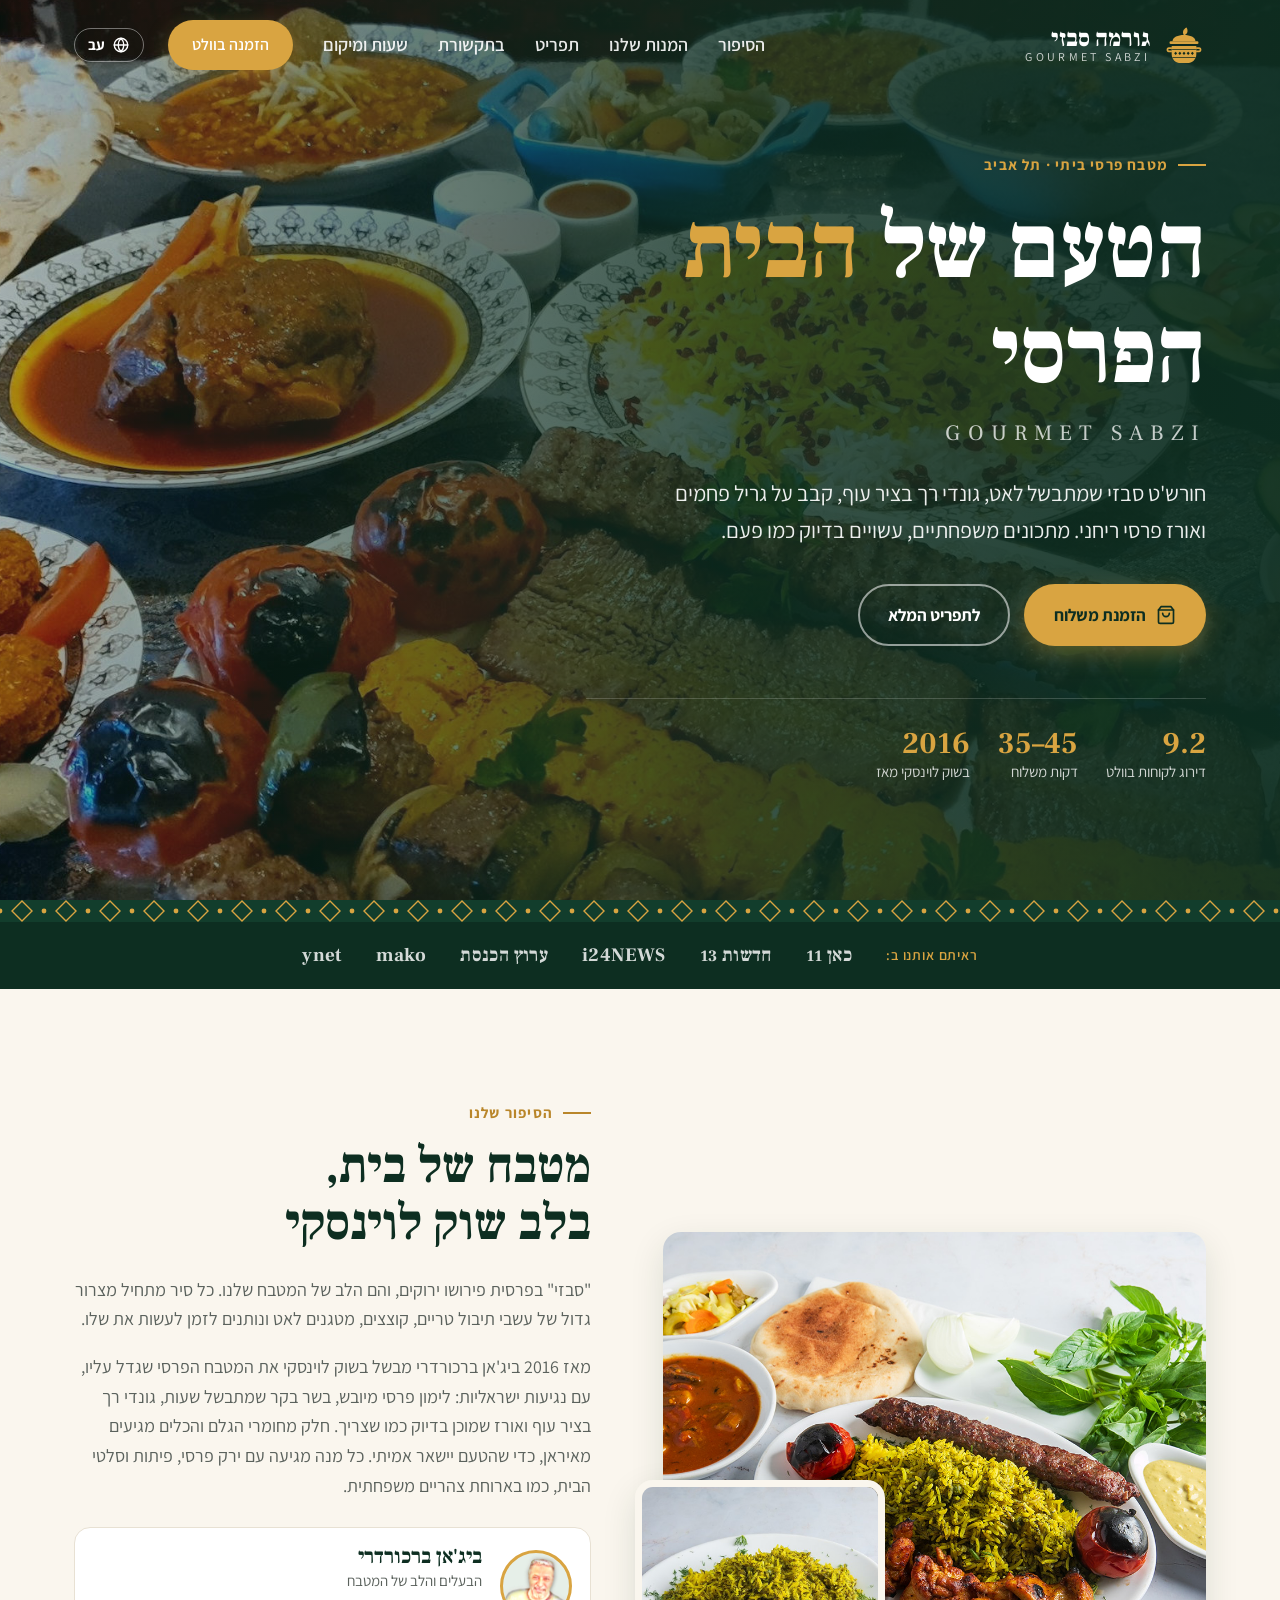
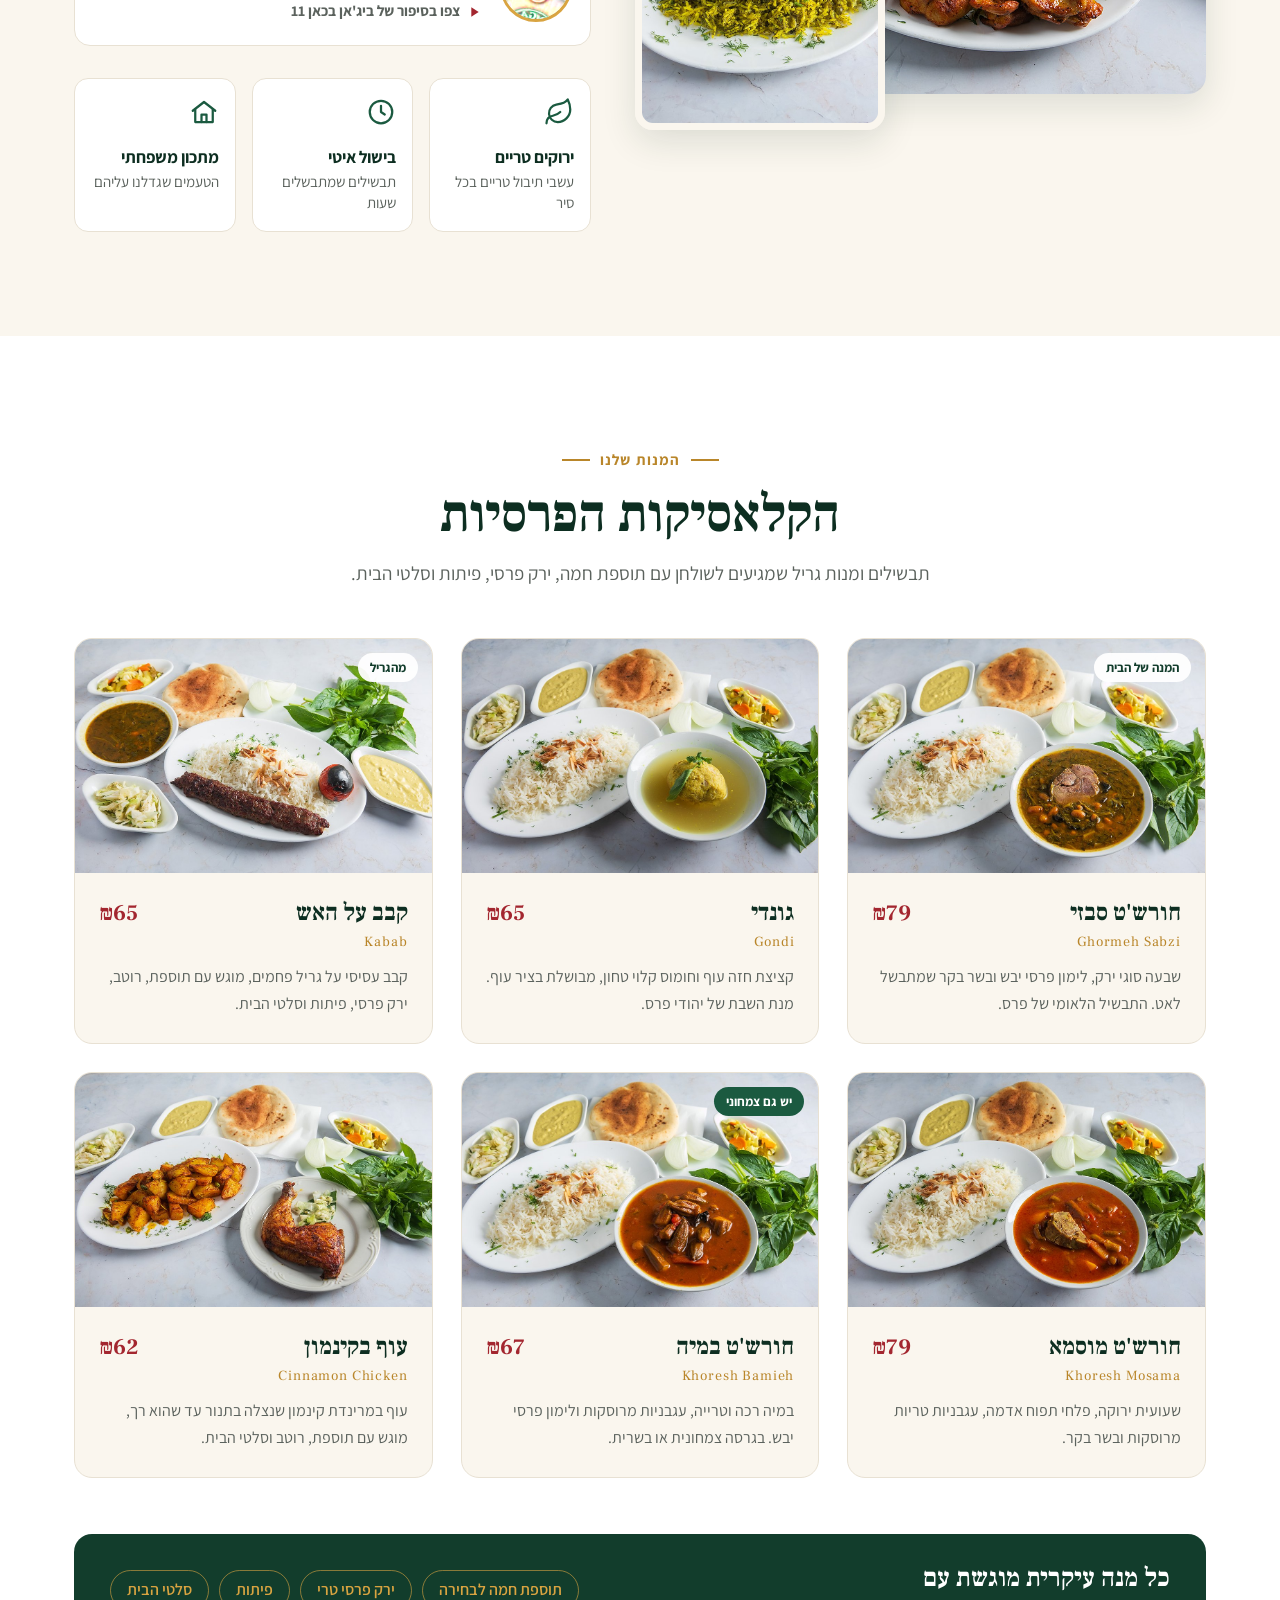
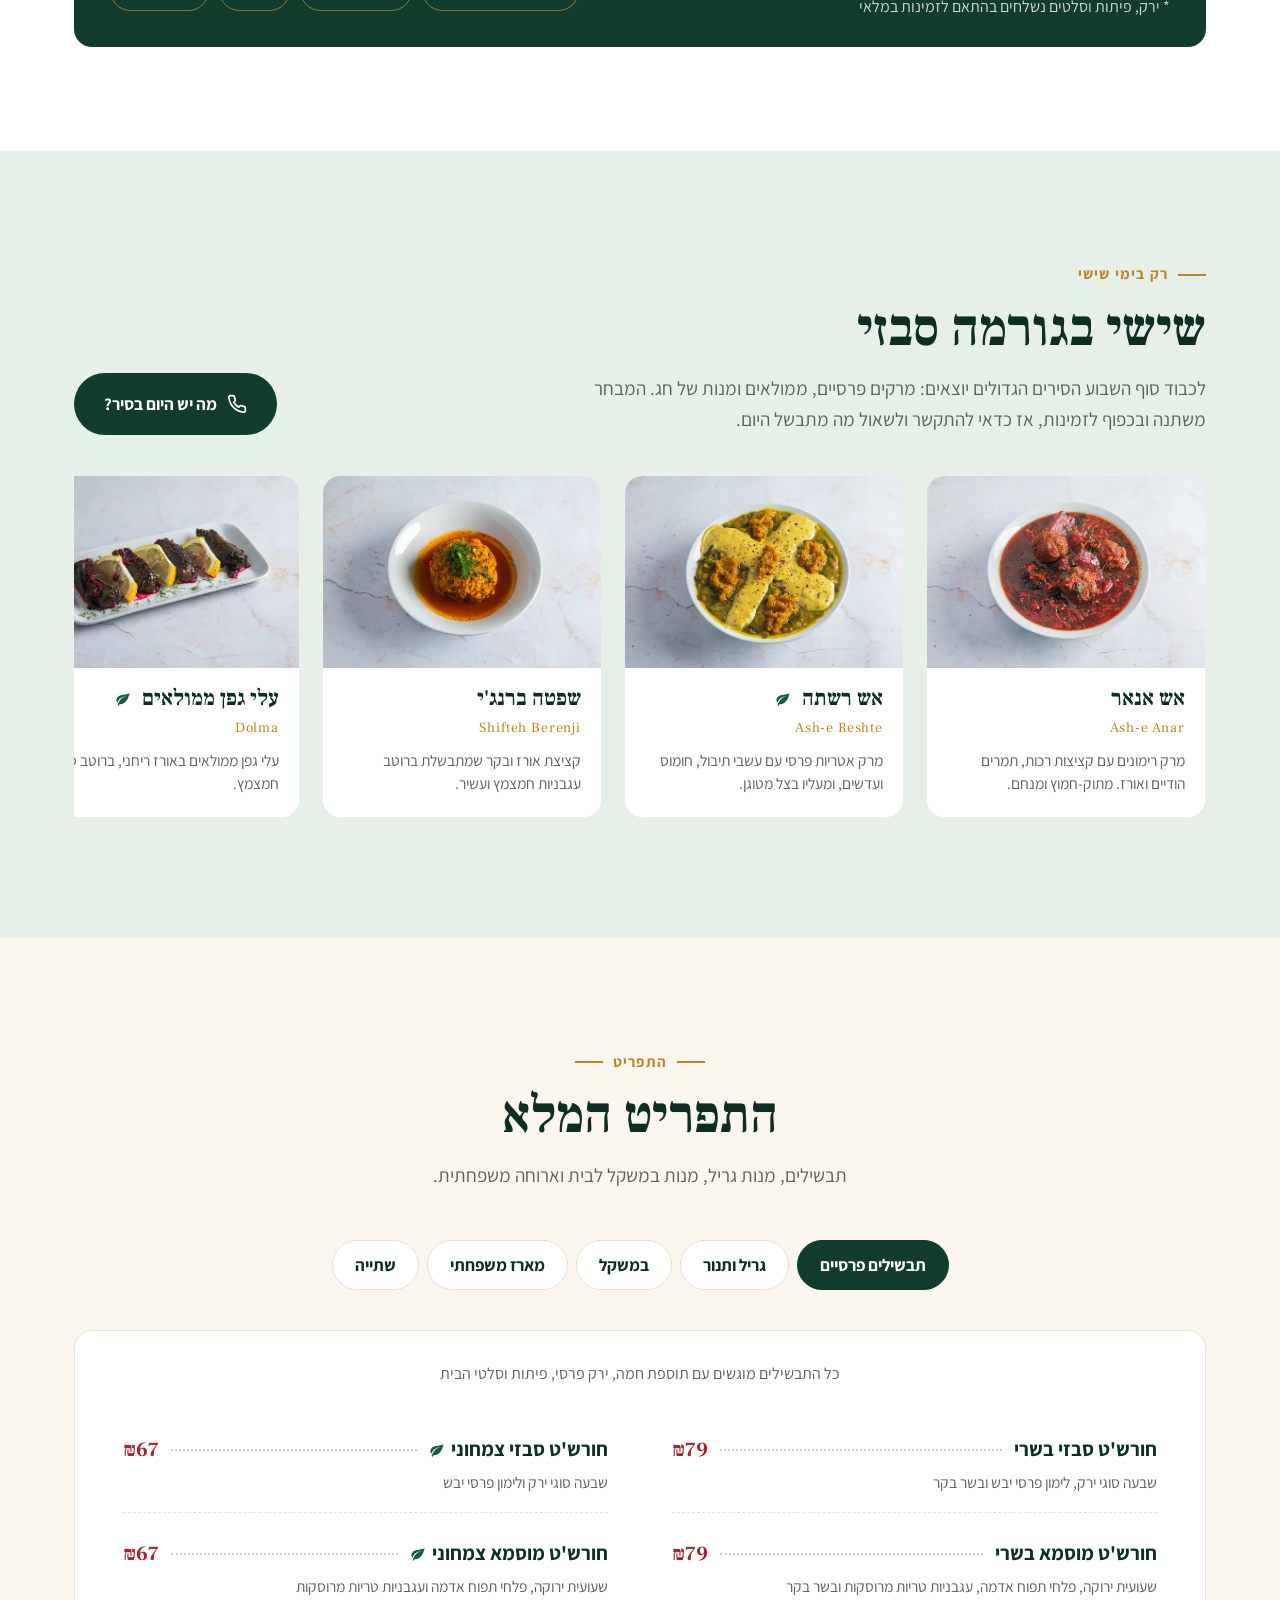
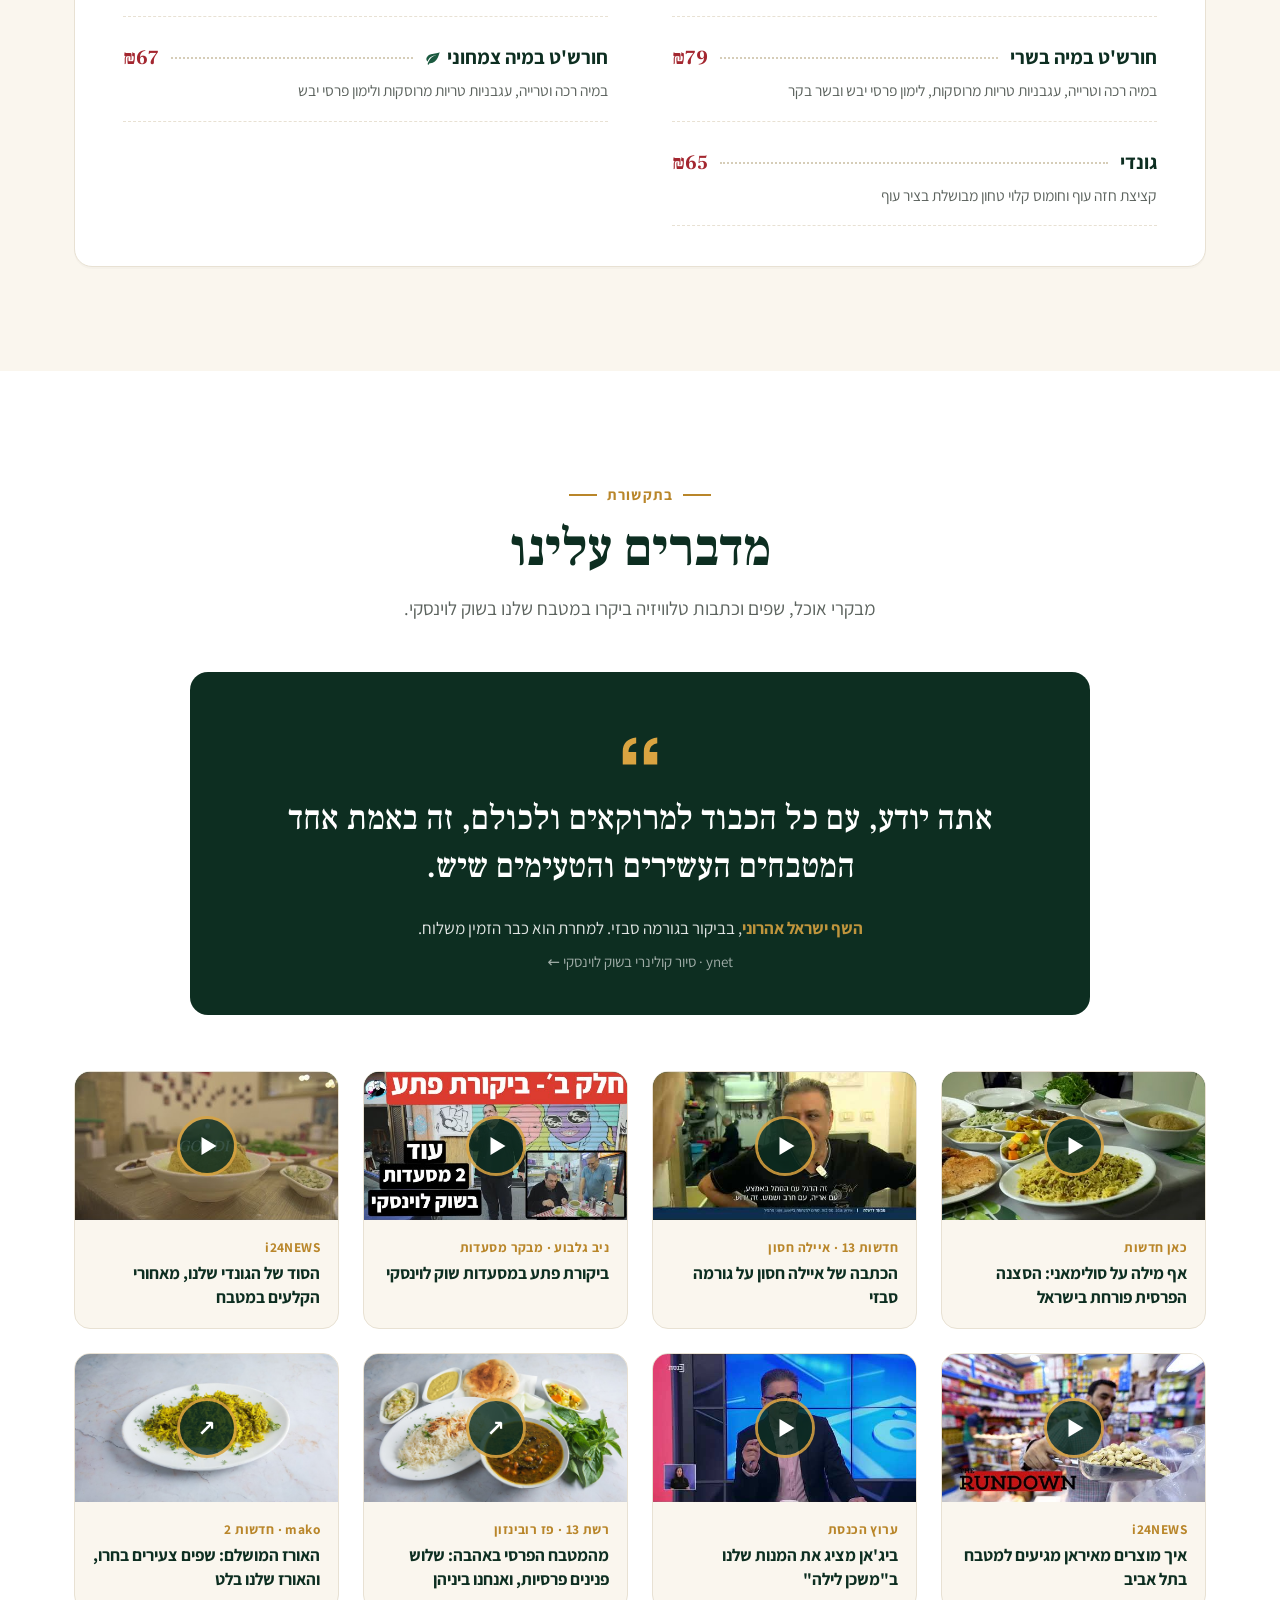
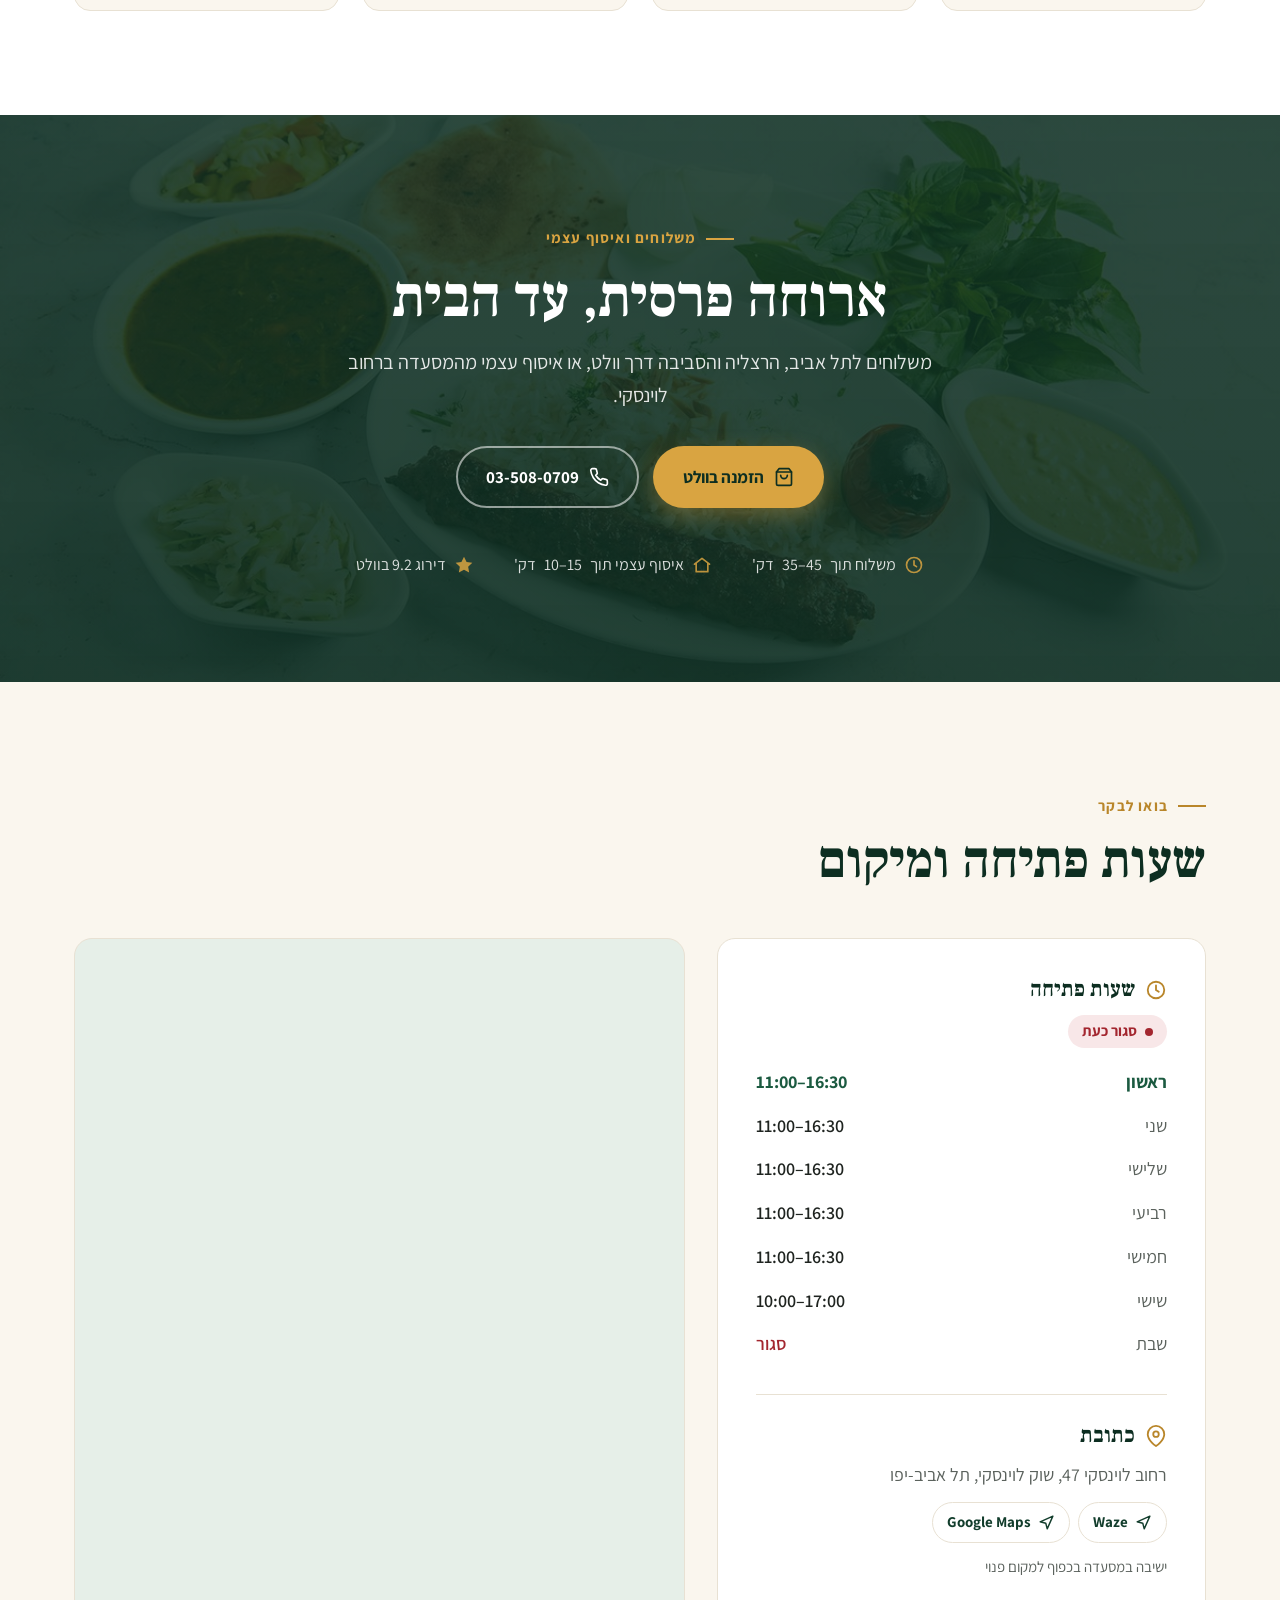
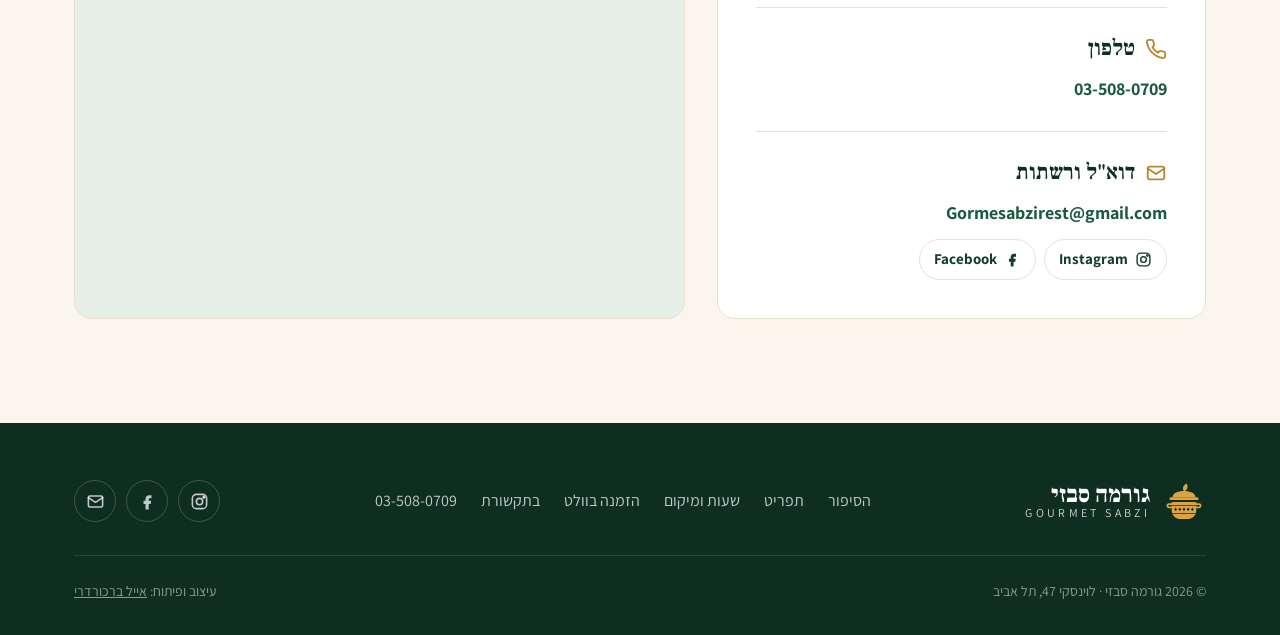
==== index.html @ 990919c9 "Gourmet Sabzi landing page Hebrew/English/Farsi landing page for the restaurant: menu, Friday specia" ====
<!doctype html>
<html lang="he" dir="rtl">
<head>
<meta charset="utf-8">
<meta name="viewport" content="width=device-width, initial-scale=1">
<script>
  // Switch direction for a saved or linked language before the first paint (i18n.js fills in the text)
  (function () {
    try {
      var l = new URLSearchParams(location.search).get('lang') || localStorage.getItem('gs-lang');
      if (l === 'en' || l === 'fa') {
        var r = document.documentElement;
        r.lang = l; r.dir = l === 'en' ? 'ltr' : 'rtl';
        r.classList.add('i18n-pending');
        setTimeout(function () { r.classList.remove('i18n-pending'); }, 2000);
      }
    } catch (e) {}
  })();
</script>
<title>גורמה סבזי | מסעדה פרסית בתל אביב</title>
<meta name="description" content="גורמה סבזי – מטבח פרסי ביתי ברחוב לוינסקי 47, תל אביב. חורש'ט סבזי, גונדי, קבב על גריל פחמים ועוד. משלוחים לתל אביב, הרצליה והסביבה.">
<meta property="og:title" content="גורמה סבזי | מסעדה פרסית בתל אביב">
<meta property="og:description" content="תבשילים פרסיים מסורתיים שמתבשלים לאט, כמו בבית. לוינסקי 47, תל אביב.">
<meta property="og:image" content="https://eyal1999.github.io/gourmet-sabzi/images/feast.jpg">
<meta property="og:url" content="https://eyal1999.github.io/gourmet-sabzi/">
<meta property="og:type" content="restaurant">
<link rel="icon" href="brand/favicon-32.png" sizes="32x32">
<link rel="icon" href="brand/favicon.svg" type="image/svg+xml">
<link rel="apple-touch-icon" href="brand/apple-touch-icon.png">
<meta name="theme-color" content="#0d2e21">
<link rel="preconnect" href="https://fonts.googleapis.com">
<link rel="preconnect" href="https://fonts.gstatic.com" crossorigin>
<link href="https://fonts.googleapis.com/css2?family=Frank+Ruhl+Libre:wght@500;700;900&family=Assistant:wght@400;600;700&family=Vazirmatn:wght@400;500;700;900&display=swap" rel="stylesheet">

<script type="application/ld+json">
{
  "@context": "https://schema.org",
  "@type": "Restaurant",
  "name": "Gourmet Sabzi – גורמה סבזי",
  "servesCuisine": "Persian",
  "telephone": "+972-3-508-0709",
  "url": "https://eyal1999.github.io/gourmet-sabzi/",
  "image": "https://eyal1999.github.io/gourmet-sabzi/images/feast.jpg",
  "logo": "https://eyal1999.github.io/gourmet-sabzi/brand/logo-mark-green.png",
  "priceRange": "₪₪",
  "email": "Gormesabzirest@gmail.com",
  "foundingDate": "2016",
  "founder": {"@type": "Person", "name": "Bijan Barhordary"},
  "sameAs": ["https://www.facebook.com/gormesabzirestaurant/", "https://www.instagram.com/gorme_sabzi_rest/"],
  "geo": {"@type": "GeoCoordinates", "latitude": 32.0597676, "longitude": 34.7723295},
  "address": {
    "@type": "PostalAddress",
    "streetAddress": "Levinski St 47",
    "addressLocality": "Tel Aviv-Yafo",
    "addressCountry": "IL"
  },
  "openingHoursSpecification": [
    {"@type": "OpeningHoursSpecification", "dayOfWeek": ["Sunday","Monday","Tuesday","Wednesday","Thursday"], "opens": "11:00", "closes": "16:30"},
    {"@type": "OpeningHoursSpecification", "dayOfWeek": "Friday", "opens": "10:00", "closes": "17:00"}
  ]
}
</script>

<style>
:root {
  --green-900: #0d2e21;
  --green-800: #123d2c;
  --green-700: #1b5a40;
  --green-100: #e6efe8;
  --saffron: #d9a441;
  --saffron-dark: #b9862a;
  --pomegranate: #a3262f;
  --cream: #faf6ee;
  --paper: #ffffff;
  --ink: #1f2420;
  --ink-soft: #5b625d;
  --line: #e8e1d3;
  --radius: 18px;
  --shadow: 0 12px 34px rgba(13, 46, 33, .12);
  --serif: "Frank Ruhl Libre", Georgia, serif;
  --sans: "Assistant", system-ui, -apple-system, "Segoe UI", Arial, sans-serif;
  --max: 1180px;
}

* { box-sizing: border-box; }
html { scroll-behavior: smooth; scroll-padding-top: 80px; }
body {
  margin: 0;
  font-family: var(--sans);
  font-size: 18px;
  line-height: 1.65;
  color: var(--ink);
  background: var(--cream);
  -webkit-font-smoothing: antialiased;
}
img { max-width: 100%; display: block; }
a { color: inherit; }
h1, h2, h3 { font-family: var(--serif); line-height: 1.15; margin: 0; }
.wrap { max-width: var(--max); margin: 0 auto; padding: 0 24px; }
.eyebrow {
  display: inline-flex; align-items: center; gap: 10px;
  font-weight: 700; font-size: 15px; letter-spacing: .08em;
  color: var(--saffron-dark); text-transform: uppercase;
}
.eyebrow::before { content: ""; width: 28px; height: 2px; background: currentColor; }
.section { padding: 104px 0; }
.section-head { max-width: 640px; margin-bottom: 48px; }
.section-head h2 { font-size: clamp(34px, 4.5vw, 52px); margin: 12px 0 14px; color: var(--green-900); }
.section-head p { color: var(--ink-soft); margin: 0; font-size: 19px; }
.center { text-align: center; margin-inline: auto; }
.center .eyebrow::after { content: ""; width: 28px; height: 2px; background: currentColor; }

/* Buttons */
.btn {
  display: inline-flex; align-items: center; justify-content: center; gap: 10px;
  padding: 15px 28px; border-radius: 999px; font-weight: 700; font-size: 17px;
  text-decoration: none; border: 2px solid transparent; cursor: pointer;
  transition: transform .2s, background .2s, color .2s, box-shadow .2s;
  white-space: nowrap;
}
.btn:hover { transform: translateY(-2px); }
.btn svg { width: 20px; height: 20px; flex: none; }
.btn-gold { background: var(--saffron); color: var(--green-900); box-shadow: 0 8px 22px rgba(217,164,65,.35); }
.btn-gold:hover { background: #e4b250; }
.btn-ghost { border-color: rgba(255,255,255,.55); color: #fff; }
.btn-ghost:hover { background: rgba(255,255,255,.12); }
.btn-green { background: var(--green-800); color: #fff; }
.btn-green:hover { background: var(--green-700); }

/* Header */
.header {
  position: fixed; inset: 0 0 auto 0; z-index: 50;
  transition: background .3s, box-shadow .3s, padding .3s;
  padding: 20px 0;
}
.header.scrolled { background: rgba(13,46,33,.96); backdrop-filter: blur(8px); box-shadow: 0 4px 20px rgba(0,0,0,.15); padding: 12px 0; }
.header .wrap { display: flex; align-items: center; justify-content: space-between; gap: 24px; }
.logo { display: flex; align-items: center; gap: 12px; text-decoration: none; color: #fff; }
.logo-mark { width: 44px; height: 44px; flex: none; }
.logo-text { display: flex; flex-direction: column; line-height: 1.05; }
.logo-text b { font-family: "Frank Ruhl Libre", Georgia, serif; font-size: 24px; font-weight: 900; }
.logo-text small { font-family: "Assistant", system-ui, sans-serif; font-size: 12px; letter-spacing: .28em; opacity: .8; }
.nav { display: flex; align-items: center; gap: 30px; margin-inline-start: auto; }
.nav a { color: #fff; text-decoration: none; font-weight: 600; opacity: .9; }
.nav a:hover { opacity: 1; color: var(--saffron); }
.nav .btn { padding: 10px 22px; font-size: 16px; opacity: 1; }
.nav .btn:hover { color: var(--green-900); }
.menu-toggle { display: none; background: none; border: 0; color: #fff; padding: 6px; cursor: pointer; }
.menu-toggle svg { width: 30px; height: 30px; }

/* Hero */
.hero {
  position: relative; min-height: 100vh; min-height: 100svh;
  display: flex; align-items: center; color: #fff; overflow: hidden;
  background: var(--green-900);
}
.hero-bg { position: absolute; inset: 0; background: url("images/feast.jpg") center/cover no-repeat; transform: scale(1.04); }
.hero::before {
  content: ""; position: absolute; inset: 0; z-index: 1;
  background: linear-gradient(270deg, rgba(13,46,33,.94) 0%, rgba(13,46,33,.82) 42%, rgba(13,46,33,.35) 100%);
}
.hero .wrap { position: relative; z-index: 2; width: 100%; padding-top: 110px; padding-bottom: 80px; }
.hero-content { max-width: 620px; }
.hero .eyebrow { color: var(--saffron); }
.hero h1 { font-size: clamp(46px, 7.4vw, 92px); font-weight: 900; margin: 18px 0 8px; }
.hero h1 span { color: var(--saffron); }
.hero .latin { font-family: "Frank Ruhl Libre", Georgia, serif; font-size: clamp(18px, 2vw, 22px); letter-spacing: .32em; opacity: .75; margin-bottom: 24px; }
.hero p.lead { font-size: clamp(19px, 2vw, 22px); opacity: .92; margin: 0 0 36px; max-width: 540px; }
.hero-actions { display: flex; flex-wrap: wrap; gap: 14px; }
.hero-meta { display: flex; flex-wrap: wrap; gap: 28px; margin-top: 52px; padding-top: 28px; border-top: 1px solid rgba(255,255,255,.18); }
.hero-meta div { display: flex; flex-direction: column; }
.hero-meta b { font-family: var(--serif); font-size: 30px; color: var(--saffron); line-height: 1.1; }
.hero-meta span { font-size: 15px; opacity: .8; }

/* Pattern band */
.pattern {
  height: 22px;
  background-color: var(--green-800);
  background-image: url("data:image/svg+xml,%3Csvg xmlns='http://www.w3.org/2000/svg' width='44' height='22' viewBox='0 0 44 22'%3E%3Cpath d='M22 1l10 10-10 10-10-10zM0 11l-0 0M44 11' fill='none' stroke='%23d9a441' stroke-width='1.4'/%3E%3Ccircle cx='0' cy='11' r='2.4' fill='%23d9a441'/%3E%3Ccircle cx='44' cy='11' r='2.4' fill='%23d9a441'/%3E%3C/svg%3E");
}

/* About */
.about-grid { display: grid; grid-template-columns: 1.05fr 1fr; gap: 72px; align-items: center; }
.about-media { position: relative; }
.about-media img { border-radius: var(--radius); box-shadow: var(--shadow); aspect-ratio: 4/3.4; object-fit: cover; width: 100%; }
.about-media .float {
  position: absolute; width: 46%; bottom: -36px; inset-inline-end: -28px; border: 7px solid var(--cream);
  border-radius: var(--radius); aspect-ratio: 1; object-fit: cover; box-shadow: var(--shadow);
}
.about-text h2 { font-size: clamp(34px, 4.5vw, 50px); color: var(--green-900); margin: 12px 0 22px; }
.about-text p { color: var(--ink-soft); margin: 0 0 18px; }
.pillars { display: grid; grid-template-columns: repeat(3, 1fr); gap: 16px; margin-top: 32px; }
.pillar { background: var(--paper); border: 1px solid var(--line); border-radius: 14px; padding: 18px 16px; }
.pillar svg { width: 30px; height: 30px; color: var(--green-700); margin-bottom: 8px; }
.pillar b { display: block; font-size: 17px; color: var(--green-900); }
.pillar span { font-size: 15px; color: var(--ink-soft); line-height: 1.4; display: block; }

/* Signature dishes */
.signature { background: var(--paper); }
.dish-grid { display: grid; grid-template-columns: repeat(3, 1fr); gap: 28px; }
.dish {
  background: var(--cream); border-radius: var(--radius); overflow: hidden;
  border: 1px solid var(--line); display: flex; flex-direction: column;
  transition: transform .25s, box-shadow .25s;
}
.dish:hover { transform: translateY(-6px); box-shadow: var(--shadow); }
.dish-img { aspect-ratio: 16/10.5; overflow: hidden; position: relative; }
.dish-img img { width: 100%; height: 100%; object-fit: cover; transition: transform .5s; }
.dish:hover .dish-img img { transform: scale(1.06); }
.tag {
  position: absolute; top: 14px; inset-inline-start: 14px; background: rgba(255,255,255,.94); color: var(--green-800);
  font-size: 13px; font-weight: 700; padding: 4px 12px; border-radius: 999px;
}
.tag.veg { background: var(--green-700); color: #fff; }
.dish-body { padding: 22px 24px 26px; display: flex; flex-direction: column; flex: 1; }
.dish-body .row { display: flex; justify-content: space-between; align-items: baseline; gap: 12px; }
.dish-body h3 { font-size: 24px; color: var(--green-900); }
.dish-body .fa { font-family: "Frank Ruhl Libre", "Vazirmatn", Georgia, serif; font-size: 14px; color: var(--saffron-dark); letter-spacing: .06em; }
.price { font-family: var(--serif); font-weight: 700; font-size: 22px; color: var(--pomegranate); white-space: nowrap; }
.dish-body p { color: var(--ink-soft); font-size: 16px; margin: 10px 0 0; }

/* Served with strip */
.served {
  margin-top: 56px; background: var(--green-800); color: #fff; border-radius: var(--radius);
  padding: 30px 36px; display: flex; align-items: center; justify-content: space-between; gap: 28px; flex-wrap: wrap;
}
.served h3 { font-size: 26px; }
.served h3 small { display: block; font-family: var(--sans); font-size: 16px; font-weight: 400; opacity: .8; margin-top: 4px; }
.served ul { list-style: none; display: flex; flex-wrap: wrap; gap: 10px; margin: 0; padding: 0; }
.served li { border: 1px solid rgba(217,164,65,.6); color: var(--saffron); padding: 6px 16px; border-radius: 999px; font-weight: 600; font-size: 16px; }

/* Menu */
.menu-tabs { display: flex; gap: 8px; flex-wrap: wrap; justify-content: center; margin-bottom: 40px; }
.menu-tab {
  font: inherit; font-weight: 700; font-size: 17px; padding: 10px 22px; border-radius: 999px;
  border: 1.5px solid var(--line); background: var(--paper); color: var(--green-900); cursor: pointer; transition: all .2s;
}
.menu-tab:hover { border-color: var(--green-700); }
.menu-tab[aria-selected="true"] { background: var(--green-800); border-color: var(--green-800); color: #fff; }
.menu-panel { display: none; background: var(--paper); border: 1px solid var(--line); border-radius: var(--radius); padding: 40px 48px; box-shadow: 0 2px 0 rgba(0,0,0,.02); }
.menu-panel.active { display: block; animation: fade .35s ease; }
@keyframes fade { from { opacity: 0; transform: translateY(8px); } to { opacity: 1; transform: none; } }
.menu-note { text-align: center; color: var(--ink-soft); font-size: 16px; margin: -10px 0 28px; }
.menu-list { display: grid; grid-template-columns: 1fr 1fr; gap: 6px 64px; }
.menu-item { padding: 18px 0; border-bottom: 1px dashed var(--line); }
.menu-item .top { display: flex; align-items: baseline; gap: 12px; }
.menu-item h4 { margin: 0; font-size: 20px; font-weight: 700; color: var(--green-900); }
.menu-item .dots { flex: 1; border-bottom: 2px dotted #d6cdb8; transform: translateY(-5px); min-width: 20px; }
.menu-item .price { font-size: 20px; }
.menu-item p { margin: 4px 0 0; color: var(--ink-soft); font-size: 15.5px; line-height: 1.5; }
.leaf { display: inline-block; width: 16px; height: 16px; vertical-align: -2px; margin-inline-start: 6px; color: var(--green-700); }
.family {
  display: grid; grid-template-columns: 1fr 1.1fr; gap: 0; border-radius: var(--radius); overflow: hidden;
  background: var(--green-900); color: #fff;
}
.family img { width: 100%; height: 100%; object-fit: cover; min-height: 280px; }
.family-body { padding: 44px; display: flex; flex-direction: column; justify-content: center; }
.family-body h3 { font-size: 34px; margin: 10px 0 12px; }
.family-body p { opacity: .85; margin: 0 0 22px; }
.family-body .price { color: var(--saffron); font-size: 40px; margin-bottom: 22px; }
.family-body .btn { align-self: flex-start; }

/* Order CTA */
.cta {
  position: relative; color: #fff; text-align: center; overflow: hidden;
  background: linear-gradient(rgba(13,46,33,.86), rgba(13,46,33,.9)), url("images/kabab.jpg") center/cover;
}
.cta h2 { font-size: clamp(36px, 5vw, 58px); margin: 14px 0; }
.cta p { font-size: 20px; opacity: .88; max-width: 600px; margin: 0 auto 34px; }
.cta .eyebrow { color: var(--saffron); }
.cta-actions { display: flex; flex-wrap: wrap; gap: 14px; justify-content: center; }
.delivery-facts { display: flex; justify-content: center; flex-wrap: wrap; gap: 14px 40px; margin-top: 44px; font-size: 16px; opacity: .85; }
.delivery-facts span { display: inline-flex; align-items: center; gap: 8px; }
.delivery-facts svg { width: 20px; height: 20px; color: var(--saffron); }

/* Visit */
.visit-grid { display: grid; grid-template-columns: 1fr 1.25fr; gap: 32px; align-items: stretch; }
.info-card { background: var(--paper); border: 1px solid var(--line); border-radius: var(--radius); padding: 38px; }
.info-block + .info-block { margin-top: 28px; padding-top: 28px; border-top: 1px solid var(--line); }
.info-block h3 { font-size: 22px; color: var(--green-900); display: flex; align-items: center; gap: 10px; margin-bottom: 12px; }
.info-block h3 svg { width: 22px; height: 22px; color: var(--saffron-dark); }
.info-block p { margin: 0; color: var(--ink-soft); }
.info-block a { color: var(--green-700); font-weight: 700; text-decoration: none; }
.info-block a:hover { text-decoration: underline; }
.hours { width: 100%; border-collapse: collapse; }
.hours td { padding: 7px 0; color: var(--ink-soft); }
.hours td:last-child { text-align: end; font-weight: 600; color: var(--ink); }
.hours tr.today td { color: var(--green-700); font-weight: 700; }
.hours tr.closed td:last-child { color: var(--pomegranate); }
.status { display: inline-flex; align-items: center; gap: 8px; font-size: 15px; font-weight: 700; padding: 4px 14px; border-radius: 999px; margin-bottom: 12px; }
.status::before { content: ""; width: 8px; height: 8px; border-radius: 50%; background: currentColor; }
.status.open { background: var(--green-100); color: var(--green-700); }
.status.shut { background: #f8e7e8; color: var(--pomegranate); }
.map { border-radius: var(--radius); overflow: hidden; border: 1px solid var(--line); min-height: 420px; background: var(--green-100); }
.map iframe { width: 100%; height: 100%; min-height: 420px; border: 0; display: block; }

/* Footer */
.footer { background: var(--green-900); color: rgba(255,255,255,.75); padding: 56px 0 32px; font-size: 16px; }
.footer .top { display: flex; justify-content: space-between; align-items: center; gap: 28px; flex-wrap: wrap; padding-bottom: 32px; border-bottom: 1px solid rgba(255,255,255,.12); }
.footer nav { display: flex; gap: 24px; flex-wrap: wrap; }
.footer nav a { text-decoration: none; }
.footer nav a:hover { color: var(--saffron); }
.footer .bottom { padding-top: 24px; display: flex; justify-content: space-between; flex-wrap: wrap; gap: 12px; font-size: 14px; opacity: .7; }

/* As seen on */
.seen-on { display: block; background: var(--green-900); color: rgba(255,255,255,.82); text-decoration: none; padding: 18px 0; }
.seen-on .wrap { display: flex; align-items: center; justify-content: center; flex-wrap: wrap; gap: 10px 34px; }
.seen-on span { font-family: var(--serif); font-weight: 700; font-size: 19px; letter-spacing: .02em; transition: color .2s; }
.seen-on .seen-label { font-family: var(--sans); font-size: 14px; font-weight: 600; color: var(--saffron); letter-spacing: .06em; }
.seen-on:hover span:not(.seen-label) { color: #fff; }

/* Owner */
.owner { display: flex; align-items: center; gap: 18px; margin-top: 26px; padding: 16px 18px; background: var(--paper); border: 1px solid var(--line); border-radius: 16px; }
.owner img { width: 72px; height: 72px; border-radius: 50%; object-fit: cover; object-position: center 20%; border: 3px solid var(--saffron); flex: none; background: var(--green-100); }
.owner b { display: block; font-family: var(--serif); font-size: 21px; color: var(--green-900); line-height: 1.2; }
.owner span { display: block; font-size: 15px; color: var(--ink-soft); }
.owner-link { margin-top: 6px; display: inline-flex; align-items: center; gap: 6px; background: none; border: 0; padding: 0; font: inherit; font-size: 15.5px; font-weight: 700; color: var(--pomegranate); cursor: pointer; }
.owner-link svg { width: 16px; height: 16px; }
.owner-link:hover { text-decoration: underline; }

/* Friday */
.friday { background: var(--green-100); overflow: hidden; }
.friday-head { display: flex; align-items: flex-end; justify-content: space-between; gap: 24px; flex-wrap: wrap; margin-bottom: 40px; }
.friday-head .section-head { margin-bottom: 0; }
.friday-track {
  display: grid; grid-auto-flow: column; grid-auto-columns: minmax(280px, 1fr); gap: 22px;
  overflow-x: auto; scroll-snap-type: x mandatory; padding-bottom: 16px; scrollbar-width: thin; scrollbar-color: var(--green-700) transparent;
}
.friday-track:focus-visible { outline: 2px solid var(--green-700); outline-offset: 6px; border-radius: 8px; }
.fcard { scroll-snap-align: start; background: var(--paper); border-radius: var(--radius); overflow: hidden; border: 1px solid rgba(13,46,33,.08); min-width: 280px; }
.fcard img { width: 100%; aspect-ratio: 16/11; object-fit: cover; }
.fcard > div { padding: 18px 20px 22px; }
.fcard h3 { font-size: 22px; color: var(--green-900); }
.fcard .fa { font-family: "Frank Ruhl Libre", "Vazirmatn", Georgia, serif; font-size: 14px; color: var(--saffron-dark); letter-spacing: .06em; }
.fcard p { margin: 8px 0 0; font-size: 15.5px; color: var(--ink-soft); line-height: 1.5; }

/* Press */
.press { background: var(--paper); }
.pull-quote {
  position: relative; margin: 0 auto 56px; max-width: 900px; text-align: center;
  background: var(--green-900); color: #fff; border-radius: var(--radius); padding: 56px 48px 40px;
}
.pull-quote .qmark { width: 46px; height: 46px; color: var(--saffron); margin: 0 auto 12px; }
.pull-quote blockquote { margin: 0; font-family: var(--serif); font-size: clamp(24px, 3vw, 34px); line-height: 1.4; font-weight: 500; }
.pull-quote figcaption { margin-top: 24px; font-size: 17px; opacity: .88; }
.pull-quote figcaption b { color: var(--saffron); }
.pull-quote figcaption a { display: block; margin-top: 8px; color: rgba(255,255,255,.7); font-size: 15px; text-decoration: none; }
.pull-quote figcaption a:hover { color: #fff; text-decoration: underline; }
.press-grid { display: grid; grid-template-columns: repeat(4, 1fr); gap: 24px; }
.pcard {
  font: inherit; text-align: start; color: inherit; text-decoration: none; cursor: pointer;
  background: var(--cream); border: 1px solid var(--line); border-radius: 16px; padding: 0 0 18px; overflow: hidden;
  display: flex; flex-direction: column; transition: transform .25s, box-shadow .25s;
}
.pcard:hover, .pcard:focus-visible { transform: translateY(-4px); box-shadow: var(--shadow); }
.pcard .thumb { position: relative; display: block; aspect-ratio: 16/9; overflow: hidden; background: var(--green-800); }
.pcard .thumb img { width: 100%; height: 100%; object-fit: cover; transition: transform .4s; }
.pcard:hover .thumb img { transform: scale(1.05); }
.pcard .play {
  position: absolute; inset: 50% auto auto 50%; width: 54px; height: 54px; transform: translate(-50%, -50%); border-radius: 50%;
  background: rgba(13,46,33,.82); box-shadow: 0 0 0 3px rgba(217,164,65,.85);
}
.pcard .play::after { content: ""; position: absolute; inset: 50% auto auto 54%; transform: translate(-50%, -50%); border-style: solid; border-width: 9px 0 9px 15px; border-color: transparent transparent transparent #fff; }
a.pcard .play::after { content: "↗"; border: 0; color: #fff; font-size: 22px; font-weight: 700; inset: 50% auto auto 50%; line-height: 1; }
.pcard .outlet { display: block; padding: 16px 18px 4px; font-size: 13.5px; font-weight: 700; color: var(--saffron-dark); letter-spacing: .03em; }
.pcard .ptitle { display: block; padding: 0 18px; font-weight: 700; font-size: 17px; line-height: 1.4; color: var(--green-900); }

/* Video modal */
.video-modal { position: fixed; inset: 0; z-index: 100; background: rgba(5,18,12,.86); display: flex; align-items: center; justify-content: center; padding: 20px; }
.video-modal[hidden] { display: none; }
.video-box { width: min(980px, 100%); background: #000; border-radius: 14px; overflow: hidden; box-shadow: 0 30px 80px rgba(0,0,0,.5); }
.video-bar { display: flex; align-items: center; justify-content: space-between; gap: 16px; padding: 10px; padding-inline-start: 14px; background: var(--green-900); color: #fff; font-weight: 600; font-size: 16px; }
.video-close { background: none; border: 0; color: #fff; font-size: 32px; line-height: 1; cursor: pointer; padding: 0 8px; }
.video-frame { aspect-ratio: 16/9; }
.video-frame iframe { width: 100%; height: 100%; border: 0; display: block; }

/* Contact chips */
.nav-links { display: flex; flex-wrap: wrap; gap: 8px; margin-top: 12px; }
.info-block .chip, .chip {
  display: inline-flex; align-items: center; gap: 7px; padding: 7px 14px; border-radius: 999px;
  border: 1.5px solid var(--line); font-size: 15px; font-weight: 700; color: var(--green-800); text-decoration: none; transition: all .2s;
}
.chip svg { width: 17px; height: 17px; }
.info-block .chip:hover { border-color: var(--green-700); background: var(--green-100); text-decoration: none; }
.info-block p.small { font-size: 15px; margin-top: 12px; }
.footer .social { display: flex; gap: 10px; }
.footer .social a { width: 42px; height: 42px; border-radius: 50%; border: 1px solid rgba(255,255,255,.2); display: grid; place-items: center; transition: all .2s; }
.footer .social a:hover { border-color: var(--saffron); color: var(--saffron); }
.footer .social svg { width: 19px; height: 19px; }
.footer .bottom a { color: inherit; }

/* Language switcher */
.lang { position: relative; flex: none; }
.lang-btn {
  display: inline-flex; align-items: center; gap: 7px; padding: 7px 13px; border-radius: 999px;
  border: 1.5px solid rgba(255,255,255,.4); background: transparent; color: #fff;
  font: inherit; font-size: 15px; font-weight: 700; line-height: 1; cursor: pointer; transition: border-color .2s, color .2s;
}
.lang-btn:hover, .lang-btn[aria-expanded="true"] { border-color: var(--saffron); color: var(--saffron); }
.lang-btn svg { width: 18px; height: 18px; flex: none; }
.lang-menu {
  position: absolute; top: calc(100% + 10px); inset-inline-end: 0; z-index: 60; margin: 0; padding: 6px; list-style: none;
  min-width: 170px; background: var(--paper); border-radius: 14px; box-shadow: 0 18px 44px rgba(0,0,0,.28);
}
.lang-menu[hidden] { display: none; }
.lang-menu button {
  width: 100%; display: flex; align-items: center; justify-content: space-between; gap: 14px;
  padding: 10px 12px; border: 0; border-radius: 10px; background: none; cursor: pointer;
  font: inherit; font-size: 16px; font-weight: 600; line-height: 1.3; color: var(--green-900); text-align: start;
}
.lang-menu button:hover, .lang-menu button:focus-visible { background: var(--green-100); outline: none; }
.lang-menu button[aria-checked="true"] { color: var(--green-700); }
.lang-menu button[aria-checked="true"]::after { content: "✓"; color: var(--saffron-dark); font-weight: 700; }
.lang-menu [lang="he"] { font-family: "Assistant", system-ui, sans-serif; }
.lang-menu [lang="fa"] { font-family: "Vazirmatn", Tahoma, sans-serif; }

/* English and Farsi */
.i18n-pending body { visibility: hidden; }
html[lang="en"] .hero h1 { font-size: clamp(42px, 6.4vw, 80px); }
html[lang="en"] .dish-body .fa, html[lang="en"] .fcard .fa { letter-spacing: 0; }
@media (min-width: 641px) {
  html[dir="ltr"] .hero::before { background: linear-gradient(90deg, rgba(13,46,33,.94) 0%, rgba(13,46,33,.82) 42%, rgba(13,46,33,.35) 100%); }
}
html[lang="fa"] {
  --serif: "Vazirmatn", "Frank Ruhl Libre", Georgia, serif;
  --sans: "Vazirmatn", "Assistant", system-ui, sans-serif;
}
html[lang="fa"] body { line-height: 1.85; }
html[lang="fa"] h1, html[lang="fa"] h2, html[lang="fa"] h3 { line-height: 1.45; }
html[lang="fa"] .hero h1 { line-height: 1.25; }
html[lang="fa"] .hero p.lead { line-height: 1.75; }
html[lang="fa"] .eyebrow, html[lang="fa"] .seen-on span, html[lang="fa"] .pcard .outlet,
html[lang="fa"] .dish-body .fa, html[lang="fa"] .fcard .fa { letter-spacing: 0; }

/* Mobile sticky bar */
.mobile-bar { display: none; }

/* Reveal */
.reveal { opacity: 0; transform: translateY(24px); transition: opacity .7s ease, transform .7s ease; }
.reveal.in { opacity: 1; transform: none; }
@media (prefers-reduced-motion: reduce) {
  .reveal { opacity: 1; transform: none; transition: none; }
  html { scroll-behavior: auto; }
}

/* Responsive */
@media (max-width: 1100px) {
  .nav { gap: 20px; }
  .nav a { font-size: 15.5px; }
}
@media (max-width: 1000px) {
  .about-grid { grid-template-columns: 1fr; gap: 64px; }
  .about-media { max-width: 640px; }
  .dish-grid { grid-template-columns: 1fr 1fr; }
  .visit-grid { grid-template-columns: 1fr; }
  .menu-list { grid-template-columns: 1fr; }
  .press-grid { grid-template-columns: 1fr 1fr; }
}
@media (max-width: 940px) {
  .menu-toggle { display: block; }
  .nav {
    position: fixed; inset: 0 0 auto 0; top: 0; padding: 90px 24px 32px; flex-direction: column; align-items: stretch; gap: 6px;
    background: var(--green-900); transform: translateY(-105%); transition: transform .35s ease; box-shadow: 0 16px 40px rgba(0,0,0,.3);
  }
  .nav.open { transform: none; }
  .nav a { padding: 12px 4px; font-size: 20px; border-bottom: 1px solid rgba(255,255,255,.08); }
  .nav .btn { margin-top: 14px; padding: 14px; border: 0; }
  .logo, .menu-toggle { position: relative; z-index: 2; }
  .header .wrap { gap: 12px; }
  .lang { margin-inline-start: auto; z-index: 3; }
  .lang-btn { padding: 6px 11px; }
  .family { grid-template-columns: 1fr; }
  .family img { min-height: 220px; max-height: 260px; }
}
@media (max-width: 640px) {
  body { font-size: 17px; padding-bottom: 76px; }
  .wrap { padding: 0 16px; }
  .section { padding: 72px 0; }
  .hero::before { background: linear-gradient(0deg, rgba(13,46,33,.96) 0%, rgba(13,46,33,.8) 55%, rgba(13,46,33,.5) 100%); }
  .hero-meta { gap: 22px; }
  .hero-meta b { font-size: 25px; }
  .hero-actions .btn { flex: 1 1 100%; }
  .dish-grid { grid-template-columns: 1fr; }
  .pillars { grid-template-columns: 1fr; }
  .about-media .float { inset-inline-end: -6px; bottom: -28px; width: 42%; }
  .menu-panel { padding: 22px 18px; }
  .menu-tabs { justify-content: flex-start; flex-wrap: nowrap; overflow-x: auto; margin-inline: -16px; padding: 0 16px 6px; scrollbar-width: none; }
  .menu-tabs::-webkit-scrollbar { display: none; }
  .menu-tab { flex: none; font-size: 16px; padding: 9px 18px; }
  .menu-item h4 { font-size: 18px; }
  .served { padding: 26px 22px; }
  .family-body { padding: 30px 24px; }
  .info-card { padding: 26px 22px; }
  .map, .map iframe { min-height: 320px; }
  .seen-on .wrap { gap: 6px 20px; }
  .seen-on span { font-size: 16px; }
  .seen-on .seen-label { flex-basis: 100%; text-align: center; }
  .owner { align-items: flex-start; }
  .owner img { width: 60px; height: 60px; }
  .friday-head .btn { width: 100%; }
  .friday-track { grid-auto-columns: 82%; margin-inline: -16px; padding-inline: 16px; scroll-padding-inline: 16px; }
  .fcard { min-width: 0; }
  .pull-quote { padding: 40px 22px 30px; }
  .press-grid { grid-template-columns: 1fr; gap: 16px; }
  .video-modal { padding: 0; }
  .video-box { border-radius: 0; }
  .mobile-bar {
    display: grid; grid-template-columns: 1fr 1.6fr; gap: 10px; position: fixed; inset: auto 0 0 0; z-index: 40;
    padding: 10px 16px calc(10px + env(safe-area-inset-bottom)); background: rgba(250,246,238,.97); backdrop-filter: blur(8px);
    border-top: 1px solid var(--line);
  }
  .mobile-bar .btn { padding: 13px 10px; font-size: 16px; }
}
</style>
</head>
<body>

<!-- Header -->
<header class="header" id="header">
  <div class="wrap">
    <a href="#top" class="logo" aria-label="גורמה סבזי – לראש הדף" data-i18n-attr="aria-label:a.logo">
      <svg class="logo-mark" viewBox="0 0 100 100" aria-hidden="true">
        <path fill="#d9a441" d="M50 28.5C58.3 25.6 59.95 17.35 55.87 10.43C48.5 13.63 44.99 21.28 50 28.5Z"/>
        <path fill="#d9a441" d="M24 41.5C24 32.5 36 27.5 50 27.5C64 27.5 76 32.5 76 41.5Z"/>
        <path fill="#d9a441" d="M20.25 41.5H79.75A3.25 3.25 0 0 1 79.75 48H20.25A3.25 3.25 0 0 1 20.25 41.5Z"/>
        <path fill="#d9a441" fill-rule="evenodd" d="M22 52H78V71C78 83 69 91 57 91H43C31 91 22 83 22 71ZM23 59.2H77V60.8H23ZM24 77.2H76V78.8H24ZM31 65.5L34.4 69L31 72.5L27.6 69ZM40.5 65.5L43.9 69L40.5 72.5L37.1 69ZM50 65.5L53.4 69L50 72.5L46.6 69ZM59.5 65.5L62.9 69L59.5 72.5L56.1 69ZM69 65.5L72.4 69L69 72.5L65.6 69Z"/>
        <path fill="#d9a441" d="M22.5 55H15.5C8.7 55 8.7 66.5 15.5 66.5H22.5V62.5H15.5C13.9 62.5 13.9 59 15.5 59H22.5ZM77.5 55H84.5C91.3 55 91.3 66.5 84.5 66.5H77.5V62.5H84.5C86.1 62.5 86.1 59 84.5 59H77.5Z"/>
      </svg>
      <span class="logo-text"><b>גורמה סבזי</b><small>GOURMET SABZI</small></span>
    </a>
    <nav class="nav" id="nav">
      <a href="#about" data-i18n="nav.about">הסיפור</a>
      <a href="#signature" data-i18n="nav.dishes">המנות שלנו</a>
      <a href="#menu" data-i18n="nav.menu">תפריט</a>
      <a href="#press" data-i18n="nav.press">בתקשורת</a>
      <a href="#visit" data-i18n="nav.visit">שעות ומיקום</a>
      <a class="btn btn-gold" href="https://wolt.com/he/isr/tel-aviv/restaurant/gourmet-sabzi" target="_blank" rel="noopener" data-i18n="nav.order" data-i18n-attr="href:link.wolt">הזמנה בוולט</a>
    </nav>
    <div class="lang" id="lang">
      <button class="lang-btn" id="langBtn" type="button" aria-haspopup="menu" aria-expanded="false" aria-controls="langMenu" aria-label="Language · שפה · زبان">
        <svg viewBox="0 0 24 24" fill="none" stroke="currentColor" stroke-width="1.8" stroke-linecap="round" stroke-linejoin="round" aria-hidden="true"><circle cx="12" cy="12" r="9"/><path d="M3 12h18M12 3c2.5 2.6 3.8 5.6 3.8 9s-1.3 6.4-3.8 9c-2.5-2.6-3.8-5.6-3.8-9S9.5 5.6 12 3z"/></svg>
        <span id="langCurrent">עב</span>
      </button>
      <ul class="lang-menu" id="langMenu" role="menu" hidden>
        <li role="none"><button type="button" role="menuitemradio" aria-checked="true" data-lang="he"><bdi lang="he">עברית</bdi></button></li>
        <li role="none"><button type="button" role="menuitemradio" aria-checked="false" data-lang="en"><bdi lang="en">English</bdi></button></li>
        <li role="none"><button type="button" role="menuitemradio" aria-checked="false" data-lang="fa"><bdi lang="fa">فارسی</bdi></button></li>
      </ul>
    </div>
    <button class="menu-toggle" id="menuToggle" aria-label="פתיחת תפריט ניווט" aria-expanded="false" aria-controls="nav" data-i18n-attr="aria-label:a.toggle">
      <svg viewBox="0 0 24 24" fill="none" stroke="currentColor" stroke-width="2" stroke-linecap="round"><path d="M4 7h16M4 12h16M4 17h16"/></svg>
    </button>
  </div>
</header>

<main id="top">

<!-- Hero -->
<section class="hero">
  <div class="hero-bg" role="img" aria-label="שולחן פרסי ערוך: קבבים על האש, אורז זעפרן עם ברבריס, תבשילים וסלטים" data-i18n-attr="aria-label:a.heroBg"></div>
  <div class="wrap">
    <div class="hero-content">
      <span class="eyebrow" data-i18n="hero.eyebrow">מטבח פרסי ביתי · תל אביב</span>
      <h1 data-i18n="hero.title">הטעם של <span>הבית</span><br>הפרסי</h1>
      <div class="latin">GOURMET SABZI</div>
      <p class="lead" data-i18n="hero.lead">חורש'ט סבזי שמתבשל לאט, גונדי רך בציר עוף, קבב על גריל פחמים ואורז פרסי ריחני. מתכונים משפחתיים, עשויים בדיוק כמו פעם.</p>
      <div class="hero-actions">
        <a class="btn btn-gold" href="https://wolt.com/he/isr/tel-aviv/restaurant/gourmet-sabzi" target="_blank" rel="noopener" data-i18n-attr="href:link.wolt">
          <svg viewBox="0 0 24 24" fill="none" stroke="currentColor" stroke-width="2" stroke-linecap="round" stroke-linejoin="round"><path d="M6 2L3 6v14a2 2 0 002 2h14a2 2 0 002-2V6l-3-4z"/><path d="M3 6h18M16 10a4 4 0 01-8 0"/></svg>
          <span data-i18n="hero.order">הזמנת משלוח</span>
        </a>
        <a class="btn btn-ghost" href="#menu" data-i18n="hero.menu">לתפריט המלא</a>
      </div>
      <div class="hero-meta">
        <div><b data-i18n="hero.m1v">9.2</b><span data-i18n="hero.m1l">דירוג לקוחות בוולט</span></div>
        <div><b data-i18n="hero.m2v"><bdi dir="ltr">35–45</bdi></b><span data-i18n="hero.m2l">דקות משלוח</span></div>
        <div><b data-i18n="hero.m3v">2016</b><span data-i18n="hero.m3l">בשוק לוינסקי מאז</span></div>
      </div>
    </div>
  </div>
</section>
<div class="pattern" aria-hidden="true"></div>
<a class="seen-on" href="#press">
  <div class="wrap">
    <span class="seen-label" data-i18n="seen.label">ראיתם אותנו ב:</span>
    <span data-i18n="seen.kan">כאן 11</span><span data-i18n="seen.c13">חדשות 13</span><span>i24NEWS</span><span data-i18n="seen.knesset">ערוץ הכנסת</span><span>mako</span><span>ynet</span>
  </div>
</a>

<!-- About -->
<section class="section" id="about">
  <div class="wrap about-grid">
    <div class="about-media reveal">
      <img src="images/kebab-mix.jpg" alt="מגש קבב ופרגית על האש עם אורז ירוק, עגבנייה צלויה, פיתה וסלטים" loading="lazy" data-i18n-attr="alt:alt.kebabMix">
      <img class="float" src="images/rice.jpg" alt="אורז פרסי צבעוני" loading="lazy" data-i18n-attr="alt:alt.rice">
    </div>
    <div class="about-text reveal">
      <span class="eyebrow" data-i18n="about.eyebrow">הסיפור שלנו</span>
      <h2 data-i18n="about.title">מטבח של בית,<br>בלב שוק לוינסקי</h2>
      <p data-i18n="about.p1">"סבזי" בפרסית פירושו ירוקים, והם הלב של המטבח שלנו. כל סיר מתחיל מצרור גדול של עשבי תיבול טריים, קוצצים, מטגנים לאט ונותנים לזמן לעשות את שלו.</p>
      <p data-i18n="about.p2">מאז 2016 ביג'אן ברכורדרי מבשל בשוק לוינסקי את המטבח הפרסי שגדל עליו, עם נגיעות ישראליות: לימון פרסי מיובש, בשר בקר שמתבשל שעות, גונדי רך בציר עוף ואורז שמוכן בדיוק כמו שצריך. חלק מחומרי הגלם והכלים מגיעים מאיראן, כדי שהטעם יישאר אמיתי. כל מנה מגיעה עם ירק פרסי, פיתות וסלטי הבית, כמו בארוחת צהריים משפחתית.</p>
      <div class="owner">
        <img src="images/bijan.png" alt="ביג'אן ברכורדרי, הבעלים של גורמה סבזי" loading="lazy" data-i18n-attr="alt:alt.owner">
        <div>
          <b data-i18n="owner.name">ביג'אן ברכורדרי</b>
          <span data-i18n="owner.role">הבעלים והלב של המטבח</span>
          <button class="owner-link" data-video="AgYfQhcfe88" data-start="96" data-title="אף מילה על סולימאני: הסצנה הפרסית פורחת בישראל (כאן חדשות)" data-i18n-attr="data-title:vt.owner">
            <svg viewBox="0 0 24 24" fill="currentColor" aria-hidden="true"><path d="M8 5v14l11-7z"/></svg>
            <span data-i18n="owner.video">צפו בסיפור של ביג'אן בכאן 11</span>
          </button>
        </div>
      </div>
      <div class="pillars">
        <div class="pillar">
          <svg viewBox="0 0 24 24" fill="none" stroke="currentColor" stroke-width="1.8" stroke-linecap="round" stroke-linejoin="round"><path d="M11 20A7 7 0 019.8 6.1C15.5 5 17 4.48 19 2c1 2 2 4.18 2 8 0 5.5-4.78 10-10 10z"/><path d="M2 21c0-3 1.85-5.36 5.08-6C9.5 14.52 12 13 13 12"/></svg>
          <b data-i18n="pillar.t1">ירוקים טריים</b><span data-i18n="pillar.d1">עשבי תיבול טריים בכל סיר</span>
        </div>
        <div class="pillar">
          <svg viewBox="0 0 24 24" fill="none" stroke="currentColor" stroke-width="1.8" stroke-linecap="round" stroke-linejoin="round"><circle cx="12" cy="12" r="9"/><path d="M12 7v5l3 2"/></svg>
          <b data-i18n="pillar.t2">בישול איטי</b><span data-i18n="pillar.d2">תבשילים שמתבשלים שעות</span>
        </div>
        <div class="pillar">
          <svg viewBox="0 0 24 24" fill="none" stroke="currentColor" stroke-width="1.8" stroke-linecap="round" stroke-linejoin="round"><path d="M3 11l9-7 9 7"/><path d="M5 10v10h14V10"/><path d="M10 20v-6h4v6"/></svg>
          <b data-i18n="pillar.t3">מתכון משפחתי</b><span data-i18n="pillar.d3">הטעמים שגדלנו עליהם</span>
        </div>
      </div>
    </div>
  </div>
</section>

<!-- Signature -->
<section class="section signature" id="signature">
  <div class="wrap">
    <div class="section-head center reveal">
      <span class="eyebrow" data-i18n="sig.eyebrow">המנות שלנו</span>
      <h2 data-i18n="sig.title">הקלאסיקות הפרסיות</h2>
      <p data-i18n="sig.lead">תבשילים ומנות גריל שמגיעים לשולחן עם תוספת חמה, ירק פרסי, פיתות וסלטי הבית.</p>
    </div>

    <div class="dish-grid">
      <article class="dish reveal">
        <div class="dish-img"><img src="images/sabzi-meat.jpg" alt="חורש'ט סבזי בשרי" loading="lazy" data-i18n-attr="alt:alt.sabzi"><span class="tag" data-i18n="dish.tagHouse">המנה של הבית</span></div>
        <div class="dish-body">
          <div class="row"><h3 data-i18n="dish.sabzi">חורש'ט סבזי</h3><span class="price">₪79</span></div>
          <span class="fa" data-i18n="sub.sabzi">Ghormeh Sabzi</span>
          <p data-i18n="dish.sabziD">שבעה סוגי ירק, לימון פרסי יבש ובשר בקר שמתבשל לאט. התבשיל הלאומי של פרס.</p>
        </div>
      </article>
      <article class="dish reveal">
        <div class="dish-img"><img src="images/gondi.jpg" alt="גונדי" loading="lazy" data-i18n-attr="alt:alt.gondi"></div>
        <div class="dish-body">
          <div class="row"><h3 data-i18n="dish.gondi">גונדי</h3><span class="price">₪65</span></div>
          <span class="fa" data-i18n="sub.gondi">Gondi</span>
          <p data-i18n="dish.gondiD">קציצת חזה עוף וחומוס קלוי טחון, מבושלת בציר עוף. מנת השבת של יהודי פרס.</p>
        </div>
      </article>
      <article class="dish reveal">
        <div class="dish-img"><img src="images/kabab.jpg" alt="קבב על גריל פחמים" loading="lazy" data-i18n-attr="alt:alt.kabab"><span class="tag" data-i18n="dish.tagGrill">מהגריל</span></div>
        <div class="dish-body">
          <div class="row"><h3 data-i18n="dish.kabab">קבב על האש</h3><span class="price">₪65</span></div>
          <span class="fa" data-i18n="sub.kabab">Kabab</span>
          <p data-i18n="dish.kababD">קבב עסיסי על גריל פחמים, מוגש עם תוספת, רוטב, ירק פרסי, פיתות וסלטי הבית.</p>
        </div>
      </article>
      <article class="dish reveal">
        <div class="dish-img"><img src="images/mosama-meat.jpg" alt="חורש'ט מוסמא בשרי" loading="lazy" data-i18n-attr="alt:alt.mosama"></div>
        <div class="dish-body">
          <div class="row"><h3 data-i18n="dish.mosama">חורש'ט מוסמא</h3><span class="price">₪79</span></div>
          <span class="fa" data-i18n="sub.mosama">Khoresh Mosama</span>
          <p data-i18n="dish.mosamaD">שעועית ירוקה, פלחי תפוח אדמה, עגבניות טריות מרוסקות ובשר בקר.</p>
        </div>
      </article>
      <article class="dish reveal">
        <div class="dish-img"><img src="images/bamia-veg.jpg" alt="חורש'ט במיה צמחוני" loading="lazy" data-i18n-attr="alt:alt.bamia"><span class="tag veg" data-i18n="dish.tagVeg">יש גם צמחוני</span></div>
        <div class="dish-body">
          <div class="row"><h3 data-i18n="dish.bamia">חורש'ט במיה</h3><span class="price">₪67</span></div>
          <span class="fa" data-i18n="sub.bamia">Khoresh Bamieh</span>
          <p data-i18n="dish.bamiaD">במיה רכה וטרייה, עגבניות מרוסקות ולימון פרסי יבש. בגרסה צמחונית או בשרית.</p>
        </div>
      </article>
      <article class="dish reveal">
        <div class="dish-img"><img src="images/chicken.jpg" alt="עוף במרינדת קינמון" loading="lazy" data-i18n-attr="alt:alt.chicken"></div>
        <div class="dish-body">
          <div class="row"><h3 data-i18n="dish.chicken">עוף בקינמון</h3><span class="price">₪62</span></div>
          <span class="fa" data-i18n="sub.chicken">Cinnamon Chicken</span>
          <p data-i18n="dish.chickenD">עוף במרינדת קינמון שנצלה בתנור עד שהוא רך, מוגש עם תוספת, רוטב וסלטי הבית.</p>
        </div>
      </article>
    </div>

    <div class="served reveal">
      <h3 data-i18n="served.title">כל מנה עיקרית מוגשת עם<small>* ירק, פיתות וסלטים נשלחים בהתאם לזמינות במלאי</small></h3>
      <ul>
        <li data-i18n="served.side">תוספת חמה לבחירה</li>
        <li data-i18n="served.herbs">ירק פרסי טרי</li>
        <li data-i18n="served.pita">פיתות</li>
        <li data-i18n="served.salads">סלטי הבית</li>
      </ul>
    </div>
  </div>
</section>

<!-- Friday specials -->
<section class="section friday" id="friday">
  <div class="wrap">
    <div class="friday-head reveal">
      <div class="section-head">
        <span class="eyebrow" data-i18n="fri.eyebrow">רק בימי שישי</span>
        <h2 data-i18n="fri.title">שישי בגורמה סבזי</h2>
        <p data-i18n="fri.lead">לכבוד סוף השבוע הסירים הגדולים יוצאים: מרקים פרסיים, ממולאים ומנות של חג. המבחר משתנה ובכפוף לזמינות, אז כדאי להתקשר ולשאול מה מתבשל היום.</p>
      </div>
      <a class="btn btn-green" href="tel:+97235080709">
        <svg viewBox="0 0 24 24" fill="none" stroke="currentColor" stroke-width="2" stroke-linecap="round" stroke-linejoin="round"><path d="M22 16.92v3a2 2 0 01-2.18 2 19.79 19.79 0 01-8.63-3.07 19.5 19.5 0 01-6-6A19.79 19.79 0 012.12 4.18 2 2 0 014.11 2h3a2 2 0 012 1.72c.13.96.36 1.9.7 2.81a2 2 0 01-.45 2.11L8.09 9.91a16 16 0 006 6l1.27-1.27a2 2 0 012.11-.45c.91.34 1.85.57 2.81.7A2 2 0 0122 16.92z"/></svg>
        <span data-i18n="fri.call">מה יש היום בסיר?</span>
      </a>
    </div>
    <div class="friday-track" tabindex="0" aria-label="מנות שישי" data-i18n-attr="aria-label:a.friday">
      <article class="fcard reveal">
        <img src="images/ash-anar.jpg" alt="אש אנאר – מרק רימונים" loading="lazy" data-i18n-attr="alt:alt.anar">
        <div><h3 data-i18n="fri.anar">אש אנאר</h3><span class="fa" data-i18n="sub.anar">Ash-e Anar</span><p data-i18n="fri.anarD">מרק רימונים עם קציצות רכות, תמרים הודיים ואורז. מתוק-חמוץ ומנחם.</p></div>
      </article>
      <article class="fcard reveal">
        <img src="images/ash-reshte.jpg" alt="אש רשתה – מרק אטריות פרסי" loading="lazy" data-i18n-attr="alt:alt.reshte">
        <div><h3><span data-i18n="fri.reshte">אש רשתה</span> <svg class="leaf" viewBox="0 0 24 24" fill="currentColor" aria-label="צמחוני" data-i18n-attr="aria-label:a.veg"><path d="M17 8C8 10 5.9 16.17 3.82 21.34L5.71 22l.95-2.3c.48.17.98.3 1.34.3C19 20 22 3 22 3c-1 2-8 2.25-13 3.25S2 11.5 2 13.5s1.75 3.75 1.75 3.75C7 8 17 8 17 8z"/></svg></h3><span class="fa" data-i18n="sub.reshte">Ash-e Reshte</span><p data-i18n="fri.reshteD">מרק אטריות פרסי עם עשבי תיבול, חומוס ועדשים, ומעליו בצל מטוגן.</p></div>
      </article>
      <article class="fcard reveal">
        <img src="images/shifteh-berenji.jpg" alt="שפטה ברנג'י" loading="lazy" data-i18n-attr="alt:alt.shifteh">
        <div><h3 data-i18n="fri.shifteh">שפטה ברנג'י</h3><span class="fa" data-i18n="sub.shifteh">Shifteh Berenji</span><p data-i18n="fri.shiftehD">קציצת אורז ובקר שמתבשלת ברוטב עגבניות חמצמץ ועשיר.</p></div>
      </article>
      <article class="fcard reveal">
        <img src="images/dolma.jpg" alt="דולמה – עלי גפן ממולאים" loading="lazy" data-i18n-attr="alt:alt.dolma">
        <div><h3><span data-i18n="fri.dolma">עלי גפן ממולאים</span> <svg class="leaf" viewBox="0 0 24 24" fill="currentColor" aria-label="צמחוני" data-i18n-attr="aria-label:a.veg"><path d="M17 8C8 10 5.9 16.17 3.82 21.34L5.71 22l.95-2.3c.48.17.98.3 1.34.3C19 20 22 3 22 3c-1 2-8 2.25-13 3.25S2 11.5 2 13.5s1.75 3.75 1.75 3.75C7 8 17 8 17 8z"/></svg></h3><span class="fa" data-i18n="sub.dolma">Dolma</span><p data-i18n="fri.dolmaD">עלי גפן ממולאים באורז ריחני, ברוטב סלק חמצמץ.</p></div>
      </article>
      <article class="fcard reveal">
        <img src="images/stuffed-pepper.jpg" alt="פלפל ממולא" loading="lazy" data-i18n-attr="alt:alt.pepper">
        <div><h3><span data-i18n="fri.pepper">פלפל ממולא</span> <svg class="leaf" viewBox="0 0 24 24" fill="currentColor" aria-label="צמחוני" data-i18n-attr="aria-label:a.veg"><path d="M17 8C8 10 5.9 16.17 3.82 21.34L5.71 22l.95-2.3c.48.17.98.3 1.34.3C19 20 22 3 22 3c-1 2-8 2.25-13 3.25S2 11.5 2 13.5s1.75 3.75 1.75 3.75C7 8 17 8 17 8z"/></svg></h3><span class="fa" data-i18n="sub.pepper">Dolmeh Felfel</span><p data-i18n="fri.pepperD">פלפל ממולא באורז מתובל וירקות, אפוי ברוטב עגבניות.</p></div>
      </article>
      <article class="fcard reveal">
        <img src="images/stuffed-cabbage.jpg" alt="כרוב ממולא" loading="lazy" data-i18n-attr="alt:alt.cabbage">
        <div><h3 data-i18n="fri.cabbage">כרוב ממולא</h3><span class="fa" data-i18n="sub.cabbage">Dolmeh Kalam</span><p data-i18n="fri.cabbageD">עלי כרוב רכים ממולאים באורז מתובל וירקות, ברוטב עגבניות.</p></div>
      </article>
      <article class="fcard reveal">
        <img src="images/fish.jpg" alt="פילה דג עם אורז וסלטים" loading="lazy" data-i18n-attr="alt:alt.fish">
        <div><h3 data-i18n="fri.fish">עסקית פילה דג</h3><span class="fa" data-i18n="sub.fish">Fish Fillet</span><p data-i18n="fri.fishD">פילה דג עם אורז הבית, סלטים ופיתה טרייה.</p></div>
      </article>
    </div>
  </div>
</section>

<!-- Menu -->
<section class="section" id="menu">
  <div class="wrap">
    <div class="section-head center reveal">
      <span class="eyebrow" data-i18n="menu.eyebrow">התפריט</span>
      <h2 data-i18n="menu.title">התפריט המלא</h2>
      <p data-i18n="menu.lead">תבשילים, מנות גריל, מנות במשקל לבית וארוחה משפחתית.</p>
    </div>

    <div class="menu-tabs" role="tablist" aria-label="קטגוריות תפריט" data-i18n-attr="aria-label:a.tabs">
      <button class="menu-tab" role="tab" aria-selected="true" aria-controls="tab-stews" id="t-stews" data-i18n="tab.stews">תבשילים פרסיים</button>
      <button class="menu-tab" role="tab" aria-selected="false" aria-controls="tab-grill" id="t-grill" data-i18n="tab.grill">גריל ותנור</button>
      <button class="menu-tab" role="tab" aria-selected="false" aria-controls="tab-weight" id="t-weight" data-i18n="tab.weight">במשקל</button>
      <button class="menu-tab" role="tab" aria-selected="false" aria-controls="tab-family" id="t-family" data-i18n="tab.family">מארז משפחתי</button>
      <button class="menu-tab" role="tab" aria-selected="false" aria-controls="tab-drinks" id="t-drinks" data-i18n="tab.drinks">שתייה</button>
    </div>

    <!-- Stews -->
    <div class="menu-panel active" id="tab-stews" role="tabpanel" aria-labelledby="t-stews">
      <p class="menu-note" data-i18n="note.stews">כל התבשילים מוגשים עם תוספת חמה, ירק פרסי, פיתות וסלטי הבית</p>
      <div class="menu-list">
        <div class="menu-item"><div class="top"><h4 data-i18n="m.sabziMeat">חורש'ט סבזי בשרי</h4><span class="dots"></span><span class="price">₪79</span></div><p data-i18n="m.sabziMeatD">שבעה סוגי ירק, לימון פרסי יבש ובשר בקר</p></div>
        <div class="menu-item"><div class="top"><h4><span data-i18n="m.sabziVeg">חורש'ט סבזי צמחוני</span><svg class="leaf" viewBox="0 0 24 24" fill="currentColor" aria-label="צמחוני" data-i18n-attr="aria-label:a.veg"><path d="M17 8C8 10 5.9 16.17 3.82 21.34L5.71 22l.95-2.3c.48.17.98.3 1.34.3C19 20 22 3 22 3c-1 2-8 2.25-13 3.25S2 11.5 2 13.5s1.75 3.75 1.75 3.75C7 8 17 8 17 8z"/></svg></h4><span class="dots"></span><span class="price">₪67</span></div><p data-i18n="m.sabziVegD">שבעה סוגי ירק ולימון פרסי יבש</p></div>
        <div class="menu-item"><div class="top"><h4 data-i18n="m.mosamaMeat">חורש'ט מוסמא בשרי</h4><span class="dots"></span><span class="price">₪79</span></div><p data-i18n="m.mosamaMeatD">שעועית ירוקה, פלחי תפוח אדמה, עגבניות טריות מרוסקות ובשר בקר</p></div>
        <div class="menu-item"><div class="top"><h4><span data-i18n="m.mosamaVeg">חורש'ט מוסמא צמחוני</span><svg class="leaf" viewBox="0 0 24 24" fill="currentColor" aria-label="צמחוני" data-i18n-attr="aria-label:a.veg"><path d="M17 8C8 10 5.9 16.17 3.82 21.34L5.71 22l.95-2.3c.48.17.98.3 1.34.3C19 20 22 3 22 3c-1 2-8 2.25-13 3.25S2 11.5 2 13.5s1.75 3.75 1.75 3.75C7 8 17 8 17 8z"/></svg></h4><span class="dots"></span><span class="price">₪67</span></div><p data-i18n="m.mosamaVegD">שעועית ירוקה, פלחי תפוח אדמה ועגבניות טריות מרוסקות</p></div>
        <div class="menu-item"><div class="top"><h4 data-i18n="m.bamiaMeat">חורש'ט במיה בשרי</h4><span class="dots"></span><span class="price">₪79</span></div><p data-i18n="m.bamiaMeatD">במיה רכה וטרייה, עגבניות טריות מרוסקות, לימון פרסי יבש ובשר בקר</p></div>
        <div class="menu-item"><div class="top"><h4><span data-i18n="m.bamiaVeg">חורש'ט במיה צמחוני</span><svg class="leaf" viewBox="0 0 24 24" fill="currentColor" aria-label="צמחוני" data-i18n-attr="aria-label:a.veg"><path d="M17 8C8 10 5.9 16.17 3.82 21.34L5.71 22l.95-2.3c.48.17.98.3 1.34.3C19 20 22 3 22 3c-1 2-8 2.25-13 3.25S2 11.5 2 13.5s1.75 3.75 1.75 3.75C7 8 17 8 17 8z"/></svg></h4><span class="dots"></span><span class="price">₪67</span></div><p data-i18n="m.bamiaVegD">במיה רכה וטרייה, עגבניות טריות מרוסקות ולימון פרסי יבש</p></div>
        <div class="menu-item"><div class="top"><h4 data-i18n="dish.gondi">גונדי</h4><span class="dots"></span><span class="price">₪65</span></div><p data-i18n="m.gondiD">קציצת חזה עוף וחומוס קלוי טחון מבושלת בציר עוף</p></div>
      </div>
    </div>

    <!-- Grill -->
    <div class="menu-panel" id="tab-grill" role="tabpanel" aria-labelledby="t-grill">
      <p class="menu-note" data-i18n="note.grill">מוגש עם תוספת, רוטב, ירק פרסי, פיתות וסלטי הבית</p>
      <div class="menu-list">
        <div class="menu-item"><div class="top"><h4 data-i18n="m.kababGrill">קבב על גריל פחמים</h4><span class="dots"></span><span class="price">₪65</span></div><p data-i18n="m.kababD">קבב עסיסי שנצלה על פחמים</p></div>
        <div class="menu-item"><div class="top"><h4 data-i18n="m.pargitGrill">פרגית על גריל פחמים</h4><span class="dots"></span><span class="price">₪65</span></div><p data-i18n="m.pargitD">פרגית במרינדה, צלויה על פחמים</p></div>
        <div class="menu-item"><div class="top"><h4 data-i18n="m.chickenOven">עוף במרינדת קינמון בתנור</h4><span class="dots"></span><span class="price">₪62</span></div><p data-i18n="m.chickenD">עוף רך במרינדת קינמון, צלוי בתנור</p></div>
      </div>
    </div>

    <!-- By weight -->
    <div class="menu-panel" id="tab-weight" role="tabpanel" aria-labelledby="t-weight">
      <p class="menu-note" data-i18n="note.weight">לבית, לשבת או לאירוח. המחירים לפי יחידה או למשקל הבסיסי, ואפשר לבחור משקל בהזמנה.</p>
      <div class="menu-list">
        <div class="menu-item"><div class="top"><h4 data-i18n="m.sabziMeat">חורש'ט סבזי עם בשר</h4><span class="dots"></span><span class="price">₪44</span></div><p data-i18n="m.byWeight">לפי משקל</p></div>
        <div class="menu-item"><div class="top"><h4 data-i18n="m.sabziVeg">חורש'ט סבזי צמחוני</h4><span class="dots"></span><span class="price">₪33</span></div><p data-i18n="m.byWeight">לפי משקל</p></div>
        <div class="menu-item"><div class="top"><h4 data-i18n="m.mosamaMeat">חורש'ט מוסמא עם בשר</h4><span class="dots"></span><span class="price">₪44</span></div><p data-i18n="m.byWeight">לפי משקל</p></div>
        <div class="menu-item"><div class="top"><h4 data-i18n="m.mosamaVeg">חורש'ט מוסמא צמחוני</h4><span class="dots"></span><span class="price">₪33</span></div><p data-i18n="m.byWeight">לפי משקל</p></div>
        <div class="menu-item"><div class="top"><h4 data-i18n="m.bamiaMeat">חורש'ט במיה עם בשר</h4><span class="dots"></span><span class="price">₪44</span></div><p data-i18n="m.byWeight">לפי משקל</p></div>
        <div class="menu-item"><div class="top"><h4 data-i18n="m.bamiaVeg">חורש'ט במיה צמחוני</h4><span class="dots"></span><span class="price">₪33</span></div><p data-i18n="m.byWeight">לפי משקל</p></div>
        <div class="menu-item"><div class="top"><h4 data-i18n="m.lapehMeat">חורש'ט לפה בשרי</h4><span class="dots"></span><span class="price">₪46</span></div><p data-i18n="m.halfLiter">חצי ליטר</p></div>
        <div class="menu-item"><div class="top"><h4 data-i18n="m.lapehVeg">חורש'ט לפה צמחוני</h4><span class="dots"></span><span class="price">₪33</span></div><p data-i18n="m.halfLiter">חצי ליטר</p></div>
        <div class="menu-item"><div class="top"><h4 data-i18n="dish.gondi">גונדי</h4><span class="dots"></span><span class="price">₪35</span></div><p data-i18n="m.perPiece">ליחידה</p></div>
        <div class="menu-item"><div class="top"><h4 data-i18n="m.kabab">קבב</h4><span class="dots"></span><span class="price">₪38</span></div><p data-i18n="m.perPiece">ליחידה</p></div>
        <div class="menu-item"><div class="top"><h4 data-i18n="m.pargit">פרגית</h4><span class="dots"></span><span class="price">₪38</span></div><p data-i18n="m.perPiece">ליחידה</p></div>
        <div class="menu-item"><div class="top"><h4 data-i18n="m.riceColor">אורז פרסי צבעוני משתנה</h4><span class="dots"></span><span class="price">₪20</span></div><p data-i18n="m.byWeight">לפי משקל</p></div>
        <div class="menu-item"><div class="top"><h4 data-i18n="m.riceWhite">אורז לבן</h4><span class="dots"></span><span class="price">₪20</span></div><p data-i18n="m.byWeight">לפי משקל</p></div>
        <div class="menu-item"><div class="top"><h4 data-i18n="m.potato">תפוח אדמה בתנור</h4><span class="dots"></span><span class="price">₪20</span></div><p data-i18n="m.byWeight">לפי משקל</p></div>
      </div>
    </div>

    <!-- Family -->
    <div class="menu-panel" id="tab-family" role="tabpanel" aria-labelledby="t-family" style="padding:0;border:0;background:none">
      <div class="family">
        <img src="images/sabzi-veg.jpg" alt="ארוחה פרסית משפחתית" loading="lazy" data-i18n-attr="alt:alt.family">
        <div class="family-body">
          <span class="eyebrow" style="color:var(--saffron)" data-i18n="fam.eyebrow">לכל המשפחה</span>
          <h3 data-i18n="tab.family">מארז משפחתי</h3>
          <p data-i18n="fam.desc">שני חורש'טים במשקל קילו כל אחד ושתי תוספות לבחירה במשקל חצי קילו כל אחת. מוגש עם סלטים בצד.</p>
          <span class="price">₪210</span>
          <a class="btn btn-gold" href="https://wolt.com/he/isr/tel-aviv/restaurant/gourmet-sabzi" target="_blank" rel="noopener" data-i18n="fam.order" data-i18n-attr="href:link.wolt">להזמנת המארז</a>
        </div>
      </div>
    </div>

    <!-- Drinks -->
    <div class="menu-panel" id="tab-drinks" role="tabpanel" aria-labelledby="t-drinks">
      <div class="menu-list">
        <div class="menu-item"><div class="top"><h4 data-i18n="d.coke">קוקה קולה / קולה זירו (בקבוק זכוכית)</h4><span class="dots"></span><span class="price">₪12</span></div><p data-i18n="d.330">330 מ"ל</p></div>
        <div class="menu-item"><div class="top"><h4 data-i18n="d.sprite">ספרייט / ספרייט זירו (בקבוק זכוכית)</h4><span class="dots"></span><span class="price">₪12</span></div><p data-i18n="d.330">330 מ"ל</p></div>
        <div class="menu-item"><div class="top"><h4 data-i18n="d.cans">פחית קוקה קולה / קולה זירו / פאנטה</h4><span class="dots"></span><span class="price">₪10</span></div><p data-i18n="d.330">330 מ"ל</p></div>
        <div class="menu-item"><div class="top"><h4 data-i18n="d.prigat">פריגת תפוזים / לימונענע (בקבוק זכוכית)</h4><span class="dots"></span><span class="price">₪12</span></div><p data-i18n="d.330">330 מ"ל</p></div>
        <div class="menu-item"><div class="top"><h4 data-i18n="d.grape">פריגת ענבים</h4><span class="dots"></span><span class="price">₪10</span></div><p data-i18n="d.b500">בקבוק 500 מ"ל</p></div>
        <div class="menu-item"><div class="top"><h4 data-i18n="d.fuze">פיוז טי אפרסק</h4><span class="dots"></span><span class="price">₪12</span></div><p data-i18n="d.500">500 מ"ל</p></div>
        <div class="menu-item"><div class="top"><h4 data-i18n="d.flavored">מים בטעמים (אפרסק / ענבים / תפוח)</h4><span class="dots"></span><span class="price">₪12</span></div><p data-i18n="d.500">500 מ"ל</p></div>
        <div class="menu-item"><div class="top"><h4 data-i18n="d.water">מים מינרליים נביעות</h4><span class="dots"></span><span class="price">₪10</span></div><p data-i18n="d.500">500 מ"ל</p></div>
        <div class="menu-item"><div class="top"><h4 data-i18n="d.soda">קינלי סודה</h4><span class="dots"></span><span class="price">₪10</span></div><p data-i18n="d.250">250 מ"ל</p></div>
        <div class="menu-item"><div class="top"><h4 data-i18n="d.malt">בירה שחורה מאלטי</h4><span class="dots"></span><span class="price">₪11</span></div><p data-i18n="d.330">330 מ"ל</p></div>
      </div>
    </div>
  </div>
</section>

<!-- Press -->
<section class="section press" id="press">
  <div class="wrap">
    <div class="section-head center reveal">
      <span class="eyebrow" data-i18n="press.eyebrow">בתקשורת</span>
      <h2 data-i18n="press.title">מדברים עלינו</h2>
      <p data-i18n="press.lead">מבקרי אוכל, שפים וכתבות טלוויזיה ביקרו במטבח שלנו בשוק לוינסקי.</p>
    </div>

    <figure class="pull-quote reveal">
      <svg class="qmark" viewBox="0 0 48 48" aria-hidden="true"><path fill="currentColor" d="M20 10v6c-5 1-8 4-8 9h8v13H6V25c0-9 5-14 14-15zm22 0v6c-5 1-8 4-8 9h8v13H28V25c0-9 5-14 14-15z"/></svg>
      <blockquote data-i18n="press.quote">אתה יודע, עם כל הכבוד למרוקאים ולכולם, זה באמת אחד המטבחים העשירים והטעימים שיש.</blockquote>
      <figcaption>
        <span data-i18n="press.quoteBy"><b>השף ישראל אהרוני</b>, בביקור בגורמה סבזי. למחרת הוא כבר הזמין משלוח.</span>
        <a href="https://www.ynet.co.il/article/4931197" target="_blank" rel="noopener" data-i18n="press.quoteLink">ynet · סיור קולינרי בשוק לוינסקי ←</a>
      </figcaption>
    </figure>

    <div class="press-grid">
      <button class="pcard reveal" data-video="AgYfQhcfe88" data-start="96" data-title="אף מילה על סולימאני: הסצנה הפרסית פורחת בישראל" data-i18n-attr="data-title:press.t1">
        <span class="thumb"><img src="images/yt-AgYfQhcfe88.jpg" alt="" loading="lazy"><span class="play" aria-hidden="true"></span></span>
        <span class="outlet" data-i18n="press.kan">כאן חדשות</span>
        <span class="ptitle" data-i18n="press.t1">אף מילה על סולימאני: הסצנה הפרסית פורחת בישראל</span>
      </button>
      <button class="pcard reveal" data-video="TDEf1JVs16M" data-title="כתבה על גורמה סבזי עם איילה חסון" data-i18n-attr="data-title:press.t2">
        <span class="thumb"><img src="images/yt-TDEf1JVs16M.jpg" alt="" loading="lazy"><span class="play" aria-hidden="true"></span></span>
        <span class="outlet" data-i18n="press.c13">חדשות 13 · איילה חסון</span>
        <span class="ptitle" data-i18n="press.t2">הכתבה של איילה חסון על גורמה סבזי</span>
      </button>
      <button class="pcard reveal" data-video="O_9uVsAn_W8" data-title="ניב גלבוע: ביקורת פתע בשוק לוינסקי" data-i18n-attr="data-title:vt.niv">
        <span class="thumb"><img src="images/yt-O_9uVsAn_W8.jpg" alt="" loading="lazy"><span class="play" aria-hidden="true"></span></span>
        <span class="outlet" data-i18n="press.niv">ניב גלבוע · מבקר מסעדות</span>
        <span class="ptitle" data-i18n="press.t3">ביקורת פתע במסעדות שוק לוינסקי</span>
      </button>
      <button class="pcard reveal" data-video="Y79JGvGR92c" data-title="Mideast Eats: Gondi (i24NEWS)">
        <span class="thumb"><img src="images/yt-Y79JGvGR92c.jpg" alt="" loading="lazy"><span class="play" aria-hidden="true"></span></span>
        <span class="outlet">i24NEWS</span>
        <span class="ptitle" data-i18n="press.t4">הסוד של הגונדי שלנו, מאחורי הקלעים במטבח</span>
      </button>
      <button class="pcard reveal" data-video="w1sdgYBciR4" data-title="How Are Iranian Products Making Their Way into Israel? (i24NEWS)">
        <span class="thumb"><img src="images/yt-w1sdgYBciR4.jpg" alt="" loading="lazy"><span class="play" aria-hidden="true"></span></span>
        <span class="outlet">i24NEWS</span>
        <span class="ptitle" data-i18n="press.t5">איך מוצרים מאיראן מגיעים למטבח בתל אביב</span>
      </button>
      <button class="pcard reveal" data-video="g9_qNUkk3oI" data-start="3132" data-title="משכן לילה עם הני זובידה (ערוץ הכנסת)" data-i18n-attr="data-title:vt.knesset">
        <span class="thumb"><img src="images/yt-g9_qNUkk3oI.jpg" alt="" loading="lazy"><span class="play" aria-hidden="true"></span></span>
        <span class="outlet" data-i18n="seen.knesset">ערוץ הכנסת</span>
        <span class="ptitle" data-i18n="press.t6">ביג'אן מציג את המנות שלנו ב"משכן לילה"</span>
      </button>
      <a class="pcard reveal" href="https://fb.watch/vNvh6T69iQ/" target="_blank" rel="noopener">
        <span class="thumb"><img src="images/sabzi-veg.jpg" alt="" loading="lazy"><span class="play" aria-hidden="true"></span></span>
        <span class="outlet" data-i18n="press.reshet">רשת 13 · פז רובינזון</span>
        <span class="ptitle" data-i18n="press.t7">מהמטבח הפרסי באהבה: שלוש פנינים פרסיות, ואנחנו ביניהן</span>
      </a>
      <a class="pcard reveal" href="https://www.mako.co.il/news-channel2/Economy-Newcast-q4_2016/Article-f3396d8891c1851004.htm" target="_blank" rel="noopener">
        <span class="thumb"><img src="images/rice.jpg" alt="" loading="lazy"><span class="play" aria-hidden="true"></span></span>
        <span class="outlet" data-i18n="press.mako">mako · חדשות 2</span>
        <span class="ptitle" data-i18n="press.t8">האורז המושלם: שפים צעירים בחרו, והאורז שלנו בלט</span>
      </a>
    </div>
  </div>
</section>

<div class="video-modal" id="videoModal" hidden>
  <div class="video-box" role="dialog" aria-modal="true" aria-labelledby="videoTitle">
    <div class="video-bar"><span id="videoTitle"></span><button class="video-close" id="videoClose" aria-label="סגירת הסרטון" data-i18n-attr="aria-label:a.close">&times;</button></div>
    <div class="video-frame" id="videoFrame"></div>
  </div>
</div>

<!-- Order CTA -->
<section class="section cta">
  <div class="wrap reveal">
    <span class="eyebrow" data-i18n="cta.eyebrow">משלוחים ואיסוף עצמי</span>
    <h2 data-i18n="cta.title">ארוחה פרסית, עד הבית</h2>
    <p data-i18n="cta.lead">משלוחים לתל אביב, הרצליה והסביבה דרך וולט, או איסוף עצמי מהמסעדה ברחוב לוינסקי.</p>
    <div class="cta-actions">
      <a class="btn btn-gold" href="https://wolt.com/he/isr/tel-aviv/restaurant/gourmet-sabzi" target="_blank" rel="noopener" data-i18n-attr="href:link.wolt">
        <svg viewBox="0 0 24 24" fill="none" stroke="currentColor" stroke-width="2" stroke-linecap="round" stroke-linejoin="round"><path d="M6 2L3 6v14a2 2 0 002 2h14a2 2 0 002-2V6l-3-4z"/><path d="M3 6h18M16 10a4 4 0 01-8 0"/></svg>
        <span data-i18n="nav.order">הזמנה בוולט</span>
      </a>
      <a class="btn btn-ghost" href="tel:+97235080709">
        <svg viewBox="0 0 24 24" fill="none" stroke="currentColor" stroke-width="2" stroke-linecap="round" stroke-linejoin="round"><path d="M22 16.92v3a2 2 0 01-2.18 2 19.79 19.79 0 01-8.63-3.07 19.5 19.5 0 01-6-6A19.79 19.79 0 012.12 4.18 2 2 0 014.11 2h3a2 2 0 012 1.72c.13.96.36 1.9.7 2.81a2 2 0 01-.45 2.11L8.09 9.91a16 16 0 006 6l1.27-1.27a2 2 0 012.11-.45c.91.34 1.85.57 2.81.7A2 2 0 0122 16.92z"/></svg>
        <span class="num">03-508-0709</span>
      </a>
    </div>
    <div class="delivery-facts">
      <span><svg viewBox="0 0 24 24" fill="none" stroke="currentColor" stroke-width="2" stroke-linecap="round"><circle cx="12" cy="12" r="9"/><path d="M12 7v5l3 2"/></svg><span data-i18n="cta.fact1">משלוח תוך <bdi dir="ltr">35–45</bdi> דק'</span></span>
      <span><svg viewBox="0 0 24 24" fill="none" stroke="currentColor" stroke-width="2" stroke-linecap="round" stroke-linejoin="round"><path d="M3 11l9-7 9 7M5 10v10h14V10"/></svg><span data-i18n="cta.fact2">איסוף עצמי תוך <bdi dir="ltr">10–15</bdi> דק'</span></span>
      <span><svg viewBox="0 0 24 24" fill="currentColor"><path d="M12 2l3.09 6.26L22 9.27l-5 4.87 1.18 6.88L12 17.77l-6.18 3.25L7 14.14 2 9.27l6.91-1.01z"/></svg><span data-i18n="cta.fact3">דירוג 9.2 בוולט</span></span>
    </div>
  </div>
</section>

<!-- Visit -->
<section class="section" id="visit">
  <div class="wrap">
    <div class="section-head reveal">
      <span class="eyebrow" data-i18n="visit.eyebrow">בואו לבקר</span>
      <h2 data-i18n="visit.title">שעות פתיחה ומיקום</h2>
    </div>
    <div class="visit-grid">
      <div class="info-card reveal">
        <div class="info-block">
          <h3><svg viewBox="0 0 24 24" fill="none" stroke="currentColor" stroke-width="2" stroke-linecap="round"><circle cx="12" cy="12" r="9"/><path d="M12 7v5l3 2"/></svg><span data-i18n="visit.hours">שעות פתיחה</span></h3>
          <span class="status" id="status" hidden></span>
          <table class="hours" id="hours">
            <tr data-day="0"><td data-i18n="day.0">ראשון</td><td data-i18n="hours.weekday"><bdi dir="ltr">11:00–16:30</bdi></td></tr>
            <tr data-day="1"><td data-i18n="day.1">שני</td><td data-i18n="hours.weekday"><bdi dir="ltr">11:00–16:30</bdi></td></tr>
            <tr data-day="2"><td data-i18n="day.2">שלישי</td><td data-i18n="hours.weekday"><bdi dir="ltr">11:00–16:30</bdi></td></tr>
            <tr data-day="3"><td data-i18n="day.3">רביעי</td><td data-i18n="hours.weekday"><bdi dir="ltr">11:00–16:30</bdi></td></tr>
            <tr data-day="4"><td data-i18n="day.4">חמישי</td><td data-i18n="hours.weekday"><bdi dir="ltr">11:00–16:30</bdi></td></tr>
            <tr data-day="5"><td data-i18n="day.5">שישי</td><td data-i18n="hours.friday"><bdi dir="ltr">10:00–17:00</bdi></td></tr>
            <tr data-day="6" class="closed"><td data-i18n="day.6">שבת</td><td data-i18n="hours.closed">סגור</td></tr>
          </table>
        </div>
        <div class="info-block">
          <h3><svg viewBox="0 0 24 24" fill="none" stroke="currentColor" stroke-width="2" stroke-linecap="round" stroke-linejoin="round"><path d="M21 10c0 7-9 13-9 13s-9-6-9-13a9 9 0 0118 0z"/><circle cx="12" cy="10" r="3"/></svg><span data-i18n="visit.address">כתובת</span></h3>
          <p data-i18n="visit.addr">רחוב לוינסקי 47, שוק לוינסקי, תל אביב-יפו</p>
          <div class="nav-links"><a class="chip" href="https://ul.waze.com/ul?place=ChIJr4h_w51MHRUR_C_KhIPCTb4&amp;ll=32.05976760%2C34.77232950&amp;navigate=yes" target="_blank" rel="noopener"><svg viewBox="0 0 24 24" fill="none" stroke="currentColor" stroke-width="2" stroke-linecap="round" stroke-linejoin="round"><path d="M3 11l18-8-8 18-2-8z"/></svg>Waze</a><a class="chip" href="https://www.google.com/maps/search/?api=1&amp;query=32.0597676,34.7723295" target="_blank" rel="noopener"><svg viewBox="0 0 24 24" fill="none" stroke="currentColor" stroke-width="2" stroke-linecap="round" stroke-linejoin="round"><path d="M3 11l18-8-8 18-2-8z"/></svg>Google Maps</a></div>
          <p class="small" data-i18n="visit.seating">ישיבה במסעדה בכפוף למקום פנוי</p>
        </div>
        <div class="info-block">
          <h3><svg viewBox="0 0 24 24" fill="none" stroke="currentColor" stroke-width="2" stroke-linecap="round" stroke-linejoin="round"><path d="M22 16.92v3a2 2 0 01-2.18 2 19.79 19.79 0 01-8.63-3.07 19.5 19.5 0 01-6-6A19.79 19.79 0 012.12 4.18 2 2 0 014.11 2h3a2 2 0 012 1.72c.13.96.36 1.9.7 2.81a2 2 0 01-.45 2.11L8.09 9.91a16 16 0 006 6l1.27-1.27a2 2 0 012.11-.45c.91.34 1.85.57 2.81.7A2 2 0 0122 16.92z"/></svg><span data-i18n="visit.phone">טלפון</span></h3>
          <p><a href="tel:+97235080709" dir="ltr" class="num">03-508-0709</a></p>
        </div>
        <div class="info-block">
          <h3><svg viewBox="0 0 24 24" fill="none" stroke="currentColor" stroke-width="2" stroke-linecap="round" stroke-linejoin="round"><rect x="3" y="5" width="18" height="14" rx="2"/><path d="M3 7l9 6 9-6"/></svg><span data-i18n="visit.email">דוא"ל ורשתות</span></h3>
          <p><a href="mailto:Gormesabzirest@gmail.com">Gormesabzirest@gmail.com</a></p>
          <div class="nav-links"><a class="chip" href="https://www.instagram.com/gorme_sabzi_rest/" target="_blank" rel="noopener"><svg viewBox="0 0 24 24" fill="none" stroke="currentColor" stroke-width="2" stroke-linecap="round" stroke-linejoin="round"><rect x="3" y="3" width="18" height="18" rx="5"/><circle cx="12" cy="12" r="4"/><circle cx="17.5" cy="6.5" r="1" fill="currentColor"/></svg>Instagram</a><a class="chip" href="https://www.facebook.com/gormesabzirestaurant/" target="_blank" rel="noopener"><svg viewBox="0 0 24 24" fill="currentColor"><path d="M14 8h3V4h-3c-2.8 0-4.5 1.8-4.5 4.6V11H7v4h2.5v7h4v-7H16l.6-4h-3.1V9c0-.6.4-1 1-1z"/></svg>Facebook</a></div>
        </div>
      </div>
      <div class="map reveal">
        <iframe title="מפה – גורמה סבזי, לוינסקי 47 תל אביב" loading="lazy" referrerpolicy="no-referrer-when-downgrade"
          src="https://maps.google.com/maps?q=32.0597676,34.7723295&amp;hl=he&amp;z=17&amp;output=embed" data-i18n-attr="title:a.map"></iframe>
      </div>
    </div>
  </div>
</section>

</main>

<footer class="footer">
  <div class="wrap">
    <div class="top">
      <a href="#top" class="logo">
        <svg class="logo-mark" viewBox="0 0 100 100" aria-hidden="true">
          <path fill="#d9a441" d="M50 28.5C58.3 25.6 59.95 17.35 55.87 10.43C48.5 13.63 44.99 21.28 50 28.5Z"/>
          <path fill="#d9a441" d="M24 41.5C24 32.5 36 27.5 50 27.5C64 27.5 76 32.5 76 41.5Z"/>
          <path fill="#d9a441" d="M20.25 41.5H79.75A3.25 3.25 0 0 1 79.75 48H20.25A3.25 3.25 0 0 1 20.25 41.5Z"/>
          <path fill="#d9a441" fill-rule="evenodd" d="M22 52H78V71C78 83 69 91 57 91H43C31 91 22 83 22 71ZM23 59.2H77V60.8H23ZM24 77.2H76V78.8H24ZM31 65.5L34.4 69L31 72.5L27.6 69ZM40.5 65.5L43.9 69L40.5 72.5L37.1 69ZM50 65.5L53.4 69L50 72.5L46.6 69ZM59.5 65.5L62.9 69L59.5 72.5L56.1 69ZM69 65.5L72.4 69L69 72.5L65.6 69Z"/>
          <path fill="#d9a441" d="M22.5 55H15.5C8.7 55 8.7 66.5 15.5 66.5H22.5V62.5H15.5C13.9 62.5 13.9 59 15.5 59H22.5ZM77.5 55H84.5C91.3 55 91.3 66.5 84.5 66.5H77.5V62.5H84.5C86.1 62.5 86.1 59 84.5 59H77.5Z"/>
        </svg>
        <span class="logo-text"><b>גורמה סבזי</b><small>GOURMET SABZI</small></span>
      </a>
      <nav>
        <a href="#about" data-i18n="nav.about">הסיפור</a>
        <a href="#menu" data-i18n="nav.menu">תפריט</a>
        <a href="#visit" data-i18n="nav.visit">שעות ומיקום</a>
        <a href="https://wolt.com/he/isr/tel-aviv/restaurant/gourmet-sabzi" target="_blank" rel="noopener" data-i18n="nav.order" data-i18n-attr="href:link.wolt">הזמנה בוולט</a>
        <a href="#press" data-i18n="nav.press">בתקשורת</a>
        <a href="tel:+97235080709" class="num">03-508-0709</a>
      </nav>
      <div class="social">
        <a href="https://www.instagram.com/gorme_sabzi_rest/" target="_blank" rel="noopener" aria-label="Instagram"><svg viewBox="0 0 24 24" fill="none" stroke="currentColor" stroke-width="2" stroke-linecap="round" stroke-linejoin="round"><rect x="3" y="3" width="18" height="18" rx="5"/><circle cx="12" cy="12" r="4"/><circle cx="17.5" cy="6.5" r="1" fill="currentColor"/></svg></a>
        <a href="https://www.facebook.com/gormesabzirestaurant/" target="_blank" rel="noopener" aria-label="Facebook"><svg viewBox="0 0 24 24" fill="currentColor"><path d="M14 8h3V4h-3c-2.8 0-4.5 1.8-4.5 4.6V11H7v4h2.5v7h4v-7H16l.6-4h-3.1V9c0-.6.4-1 1-1z"/></svg></a>
        <a href="mailto:Gormesabzirest@gmail.com" aria-label="דוא&quot;ל" data-i18n-attr="aria-label:a.email"><svg viewBox="0 0 24 24" fill="none" stroke="currentColor" stroke-width="2" stroke-linecap="round" stroke-linejoin="round"><rect x="3" y="5" width="18" height="14" rx="2"/><path d="M3 7l9 6 9-6"/></svg></a>
      </div>
    </div>
    <div class="bottom">
      <span>© <span id="year" class="num">2026</span> <span data-i18n="footer.addr">גורמה סבזי · לוינסקי 47, תל אביב</span></span>
      <span><span data-i18n="footer.credit">עיצוב ופיתוח:</span> <a href="https://il.linkedin.com/in/eyal-barhordary" target="_blank" rel="noopener" data-i18n="footer.name">אייל ברכורדרי</a></span>
    </div>
  </div>
</footer>

<div class="mobile-bar">
  <a class="btn btn-green" href="tel:+97235080709" data-i18n="mobile.call">התקשרו</a>
  <a class="btn btn-gold" href="https://wolt.com/he/isr/tel-aviv/restaurant/gourmet-sabzi" target="_blank" rel="noopener" data-i18n="nav.order" data-i18n-attr="href:link.wolt">הזמנה בוולט</a>
</div>

<script src="i18n.js"></script>
<script>
  // Header background on scroll
  const header = document.getElementById('header');
  const onScroll = () => header.classList.toggle('scrolled', window.scrollY > 40);
  window.addEventListener('scroll', onScroll, { passive: true });
  onScroll();

  // Mobile nav
  const nav = document.getElementById('nav');
  const toggle = document.getElementById('menuToggle');
  toggle.addEventListener('click', () => {
    const open = nav.classList.toggle('open');
    toggle.setAttribute('aria-expanded', open);
  });
  nav.querySelectorAll('a').forEach(a => a.addEventListener('click', () => {
    nav.classList.remove('open');
    toggle.setAttribute('aria-expanded', 'false');
  }));

  // Menu tabs
  const tabs = document.querySelectorAll('.menu-tab');
  tabs.forEach(tab => tab.addEventListener('click', () => {
    tabs.forEach(t => t.setAttribute('aria-selected', 'false'));
    document.querySelectorAll('.menu-panel').forEach(p => p.classList.remove('active'));
    tab.setAttribute('aria-selected', 'true');
    document.getElementById(tab.getAttribute('aria-controls')).classList.add('active');
  }));

  // Today's hours + open/closed status (Israel time)
  (function () {
    const hours = { 0: [660, 990], 1: [660, 990], 2: [660, 990], 3: [660, 990], 4: [660, 990], 5: [600, 1020], 6: null };
    const parts = new Intl.DateTimeFormat('en-US', { timeZone: 'Asia/Jerusalem', weekday: 'short', hour: '2-digit', minute: '2-digit', hour12: false }).formatToParts(new Date());
    const get = t => parts.find(p => p.type === t).value;
    const day = ['Sun', 'Mon', 'Tue', 'Wed', 'Thu', 'Fri', 'Sat'].indexOf(get('weekday'));
    const mins = (parseInt(get('hour'), 10) % 24) * 60 + parseInt(get('minute'), 10);
    const row = document.querySelector('#hours tr[data-day="' + day + '"]');
    if (row) row.classList.add('today');
    const h = hours[day];
    const status = document.getElementById('status');
    const open = h && mins >= h[0] && mins < h[1];
    status.dataset.state = open ? 'open' : 'shut';
    status.className = 'status ' + status.dataset.state;
    status.hidden = false;
    I18n.onChange(() => { status.textContent = I18n.t('status.' + status.dataset.state); });
  })();

  // Press videos open in a modal (privacy-friendly embed, loaded only on click)
  const vModal = document.getElementById('videoModal');
  const vFrame = document.getElementById('videoFrame');
  const vTitle = document.getElementById('videoTitle');
  let lastFocus = null;
  const closeVideo = () => {
    vModal.hidden = true;
    vFrame.innerHTML = '';
    document.body.style.overflow = '';
    if (lastFocus) lastFocus.focus();
  };
  document.querySelectorAll('[data-video]').forEach(el => el.addEventListener('click', () => {
    lastFocus = el;
    const start = el.dataset.start ? '&start=' + el.dataset.start : '';
    vTitle.textContent = el.dataset.title || '';
    vFrame.innerHTML = '<iframe src="https://www.youtube-nocookie.com/embed/' + el.dataset.video + '?autoplay=1&rel=0' + start +
      '" title="' + (el.dataset.title || I18n.t('video')).replace(/"/g, '&quot;') + '" allow="autoplay; encrypted-media; picture-in-picture; fullscreen" allowfullscreen></iframe>';
    vModal.hidden = false;
    document.body.style.overflow = 'hidden';
    document.getElementById('videoClose').focus();
  }));
  document.getElementById('videoClose').addEventListener('click', closeVideo);
  vModal.addEventListener('click', e => { if (e.target === vModal) closeVideo(); });
  document.addEventListener('keydown', e => { if (e.key === 'Escape' && !vModal.hidden) closeVideo(); });

  // Reveal on scroll
  const io = new IntersectionObserver(entries => entries.forEach(e => {
    if (e.isIntersecting) { e.target.classList.add('in'); io.unobserve(e.target); }
  }), { threshold: 0.12 });
  document.querySelectorAll('.reveal').forEach(el => io.observe(el));

  document.getElementById('year').textContent = new Date().getFullYear();

  // Translations: apply the saved or linked language and wire up the language button
  I18n.init();
</script>
</body>
</html>
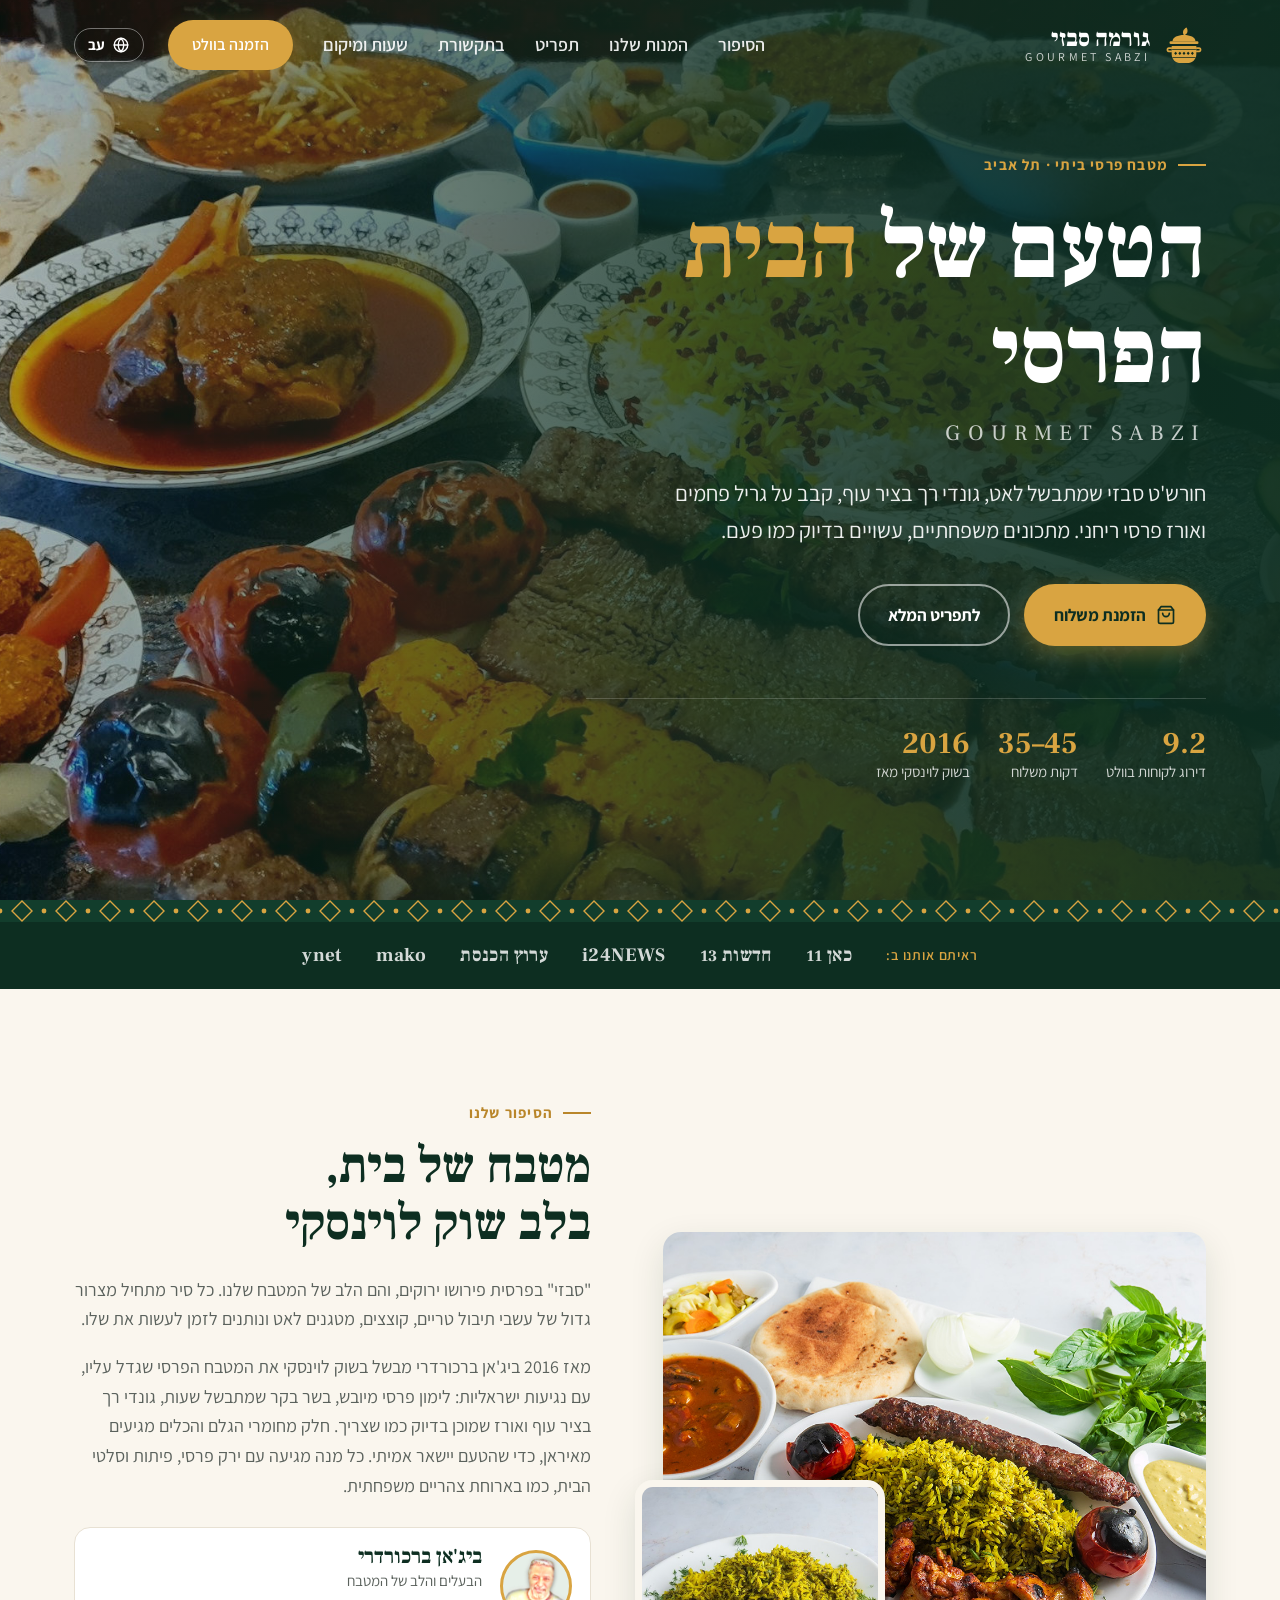
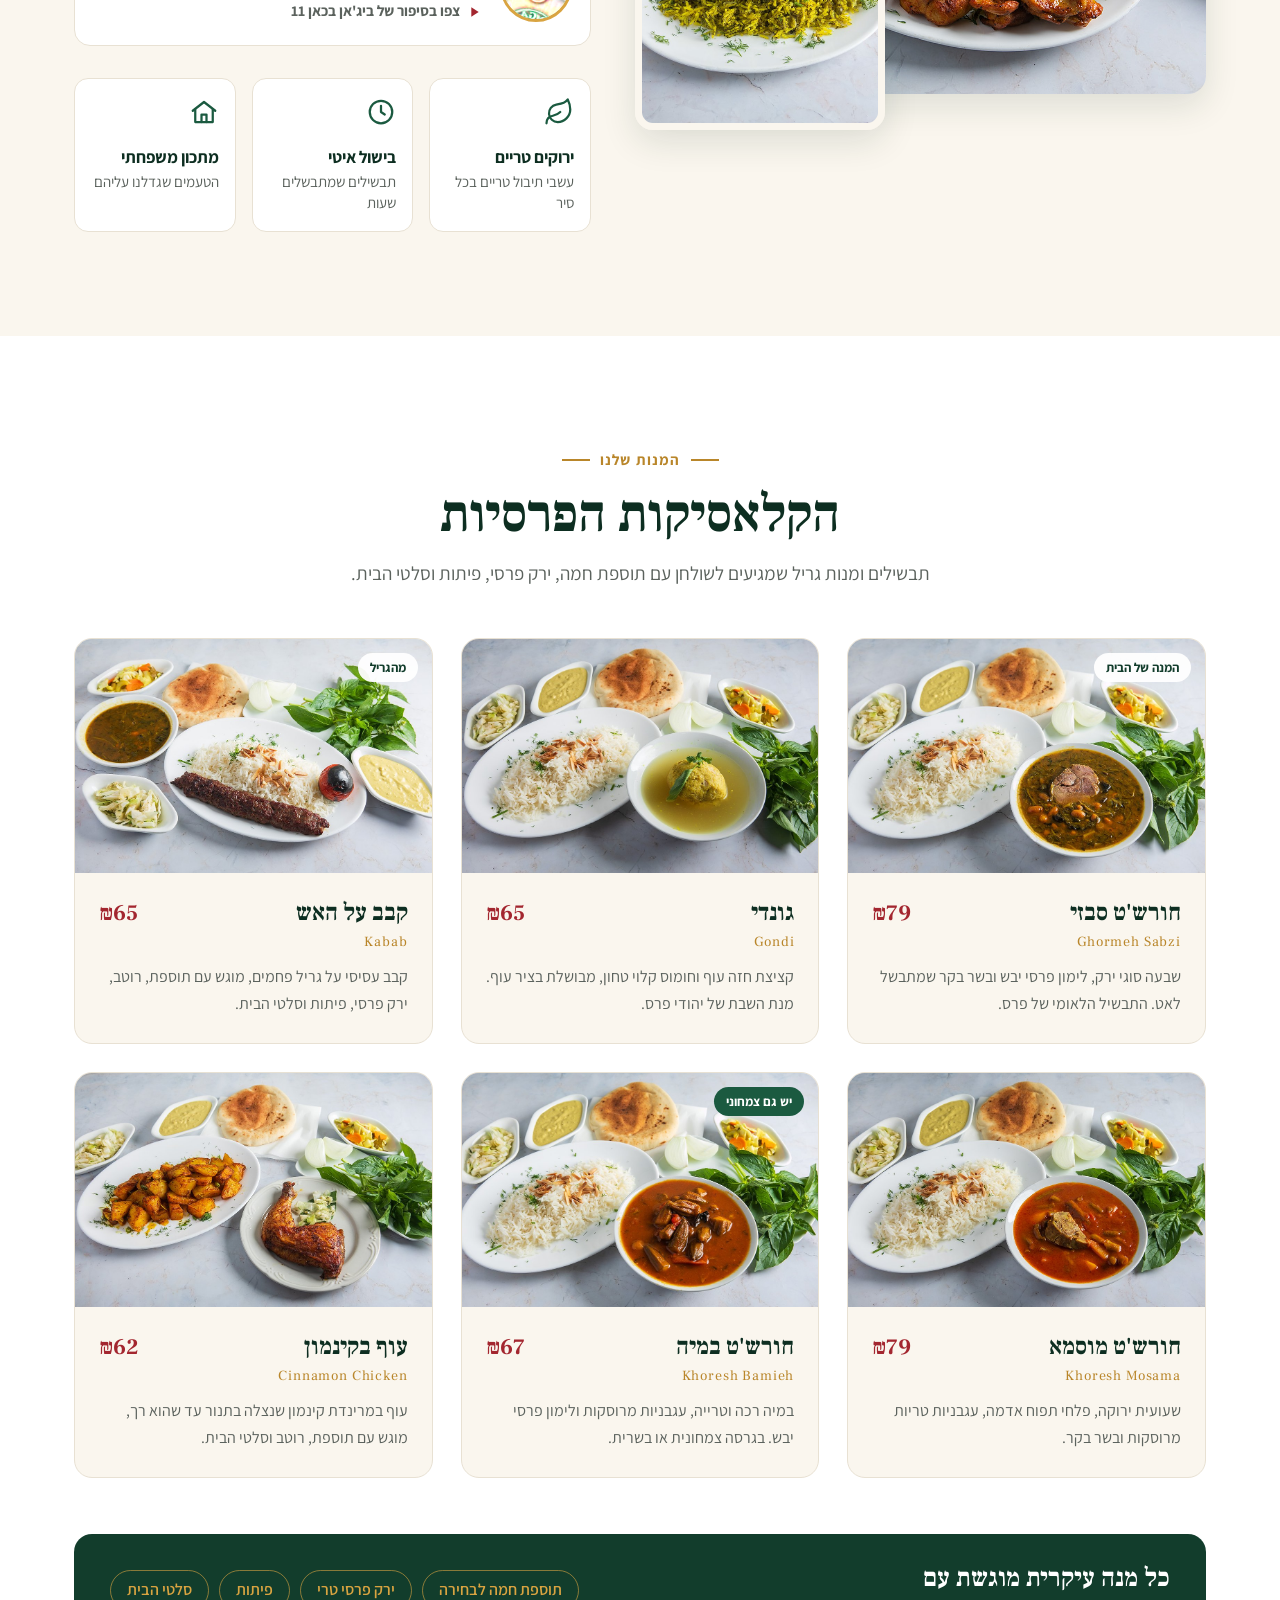
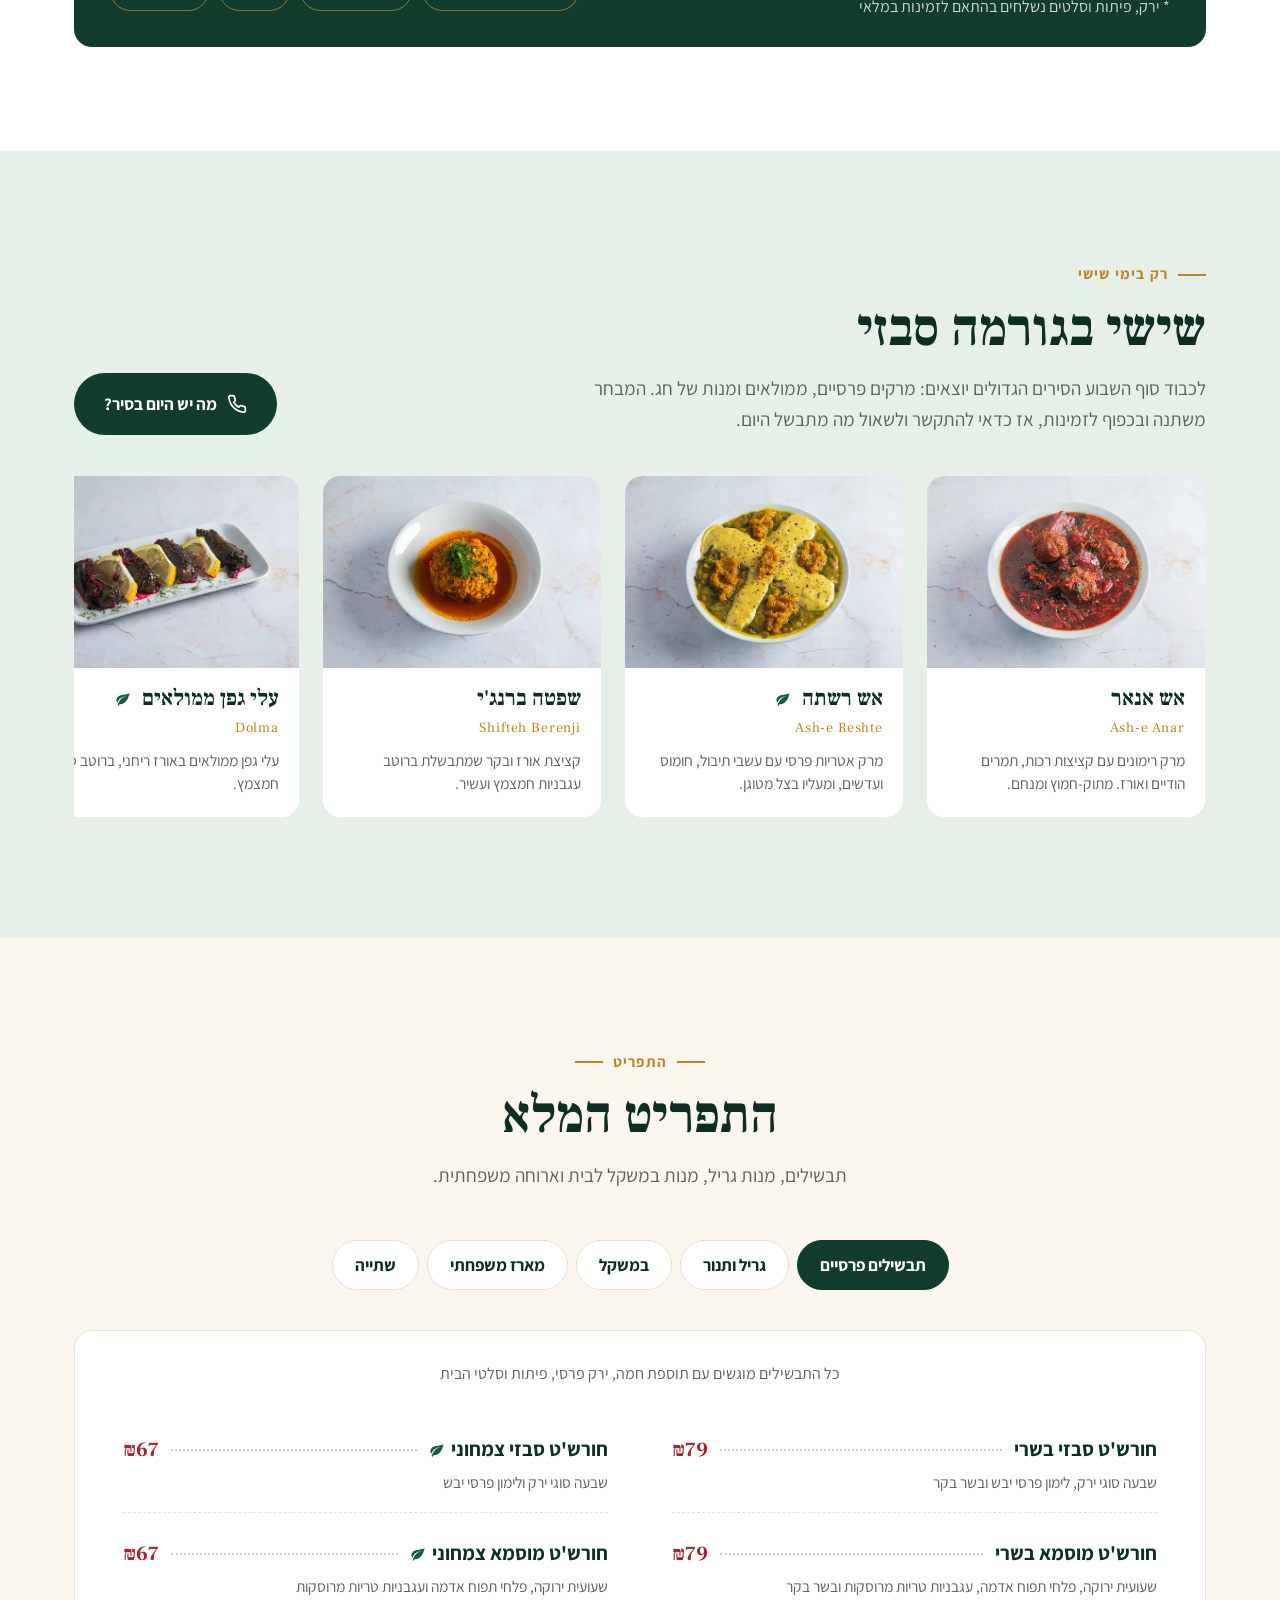
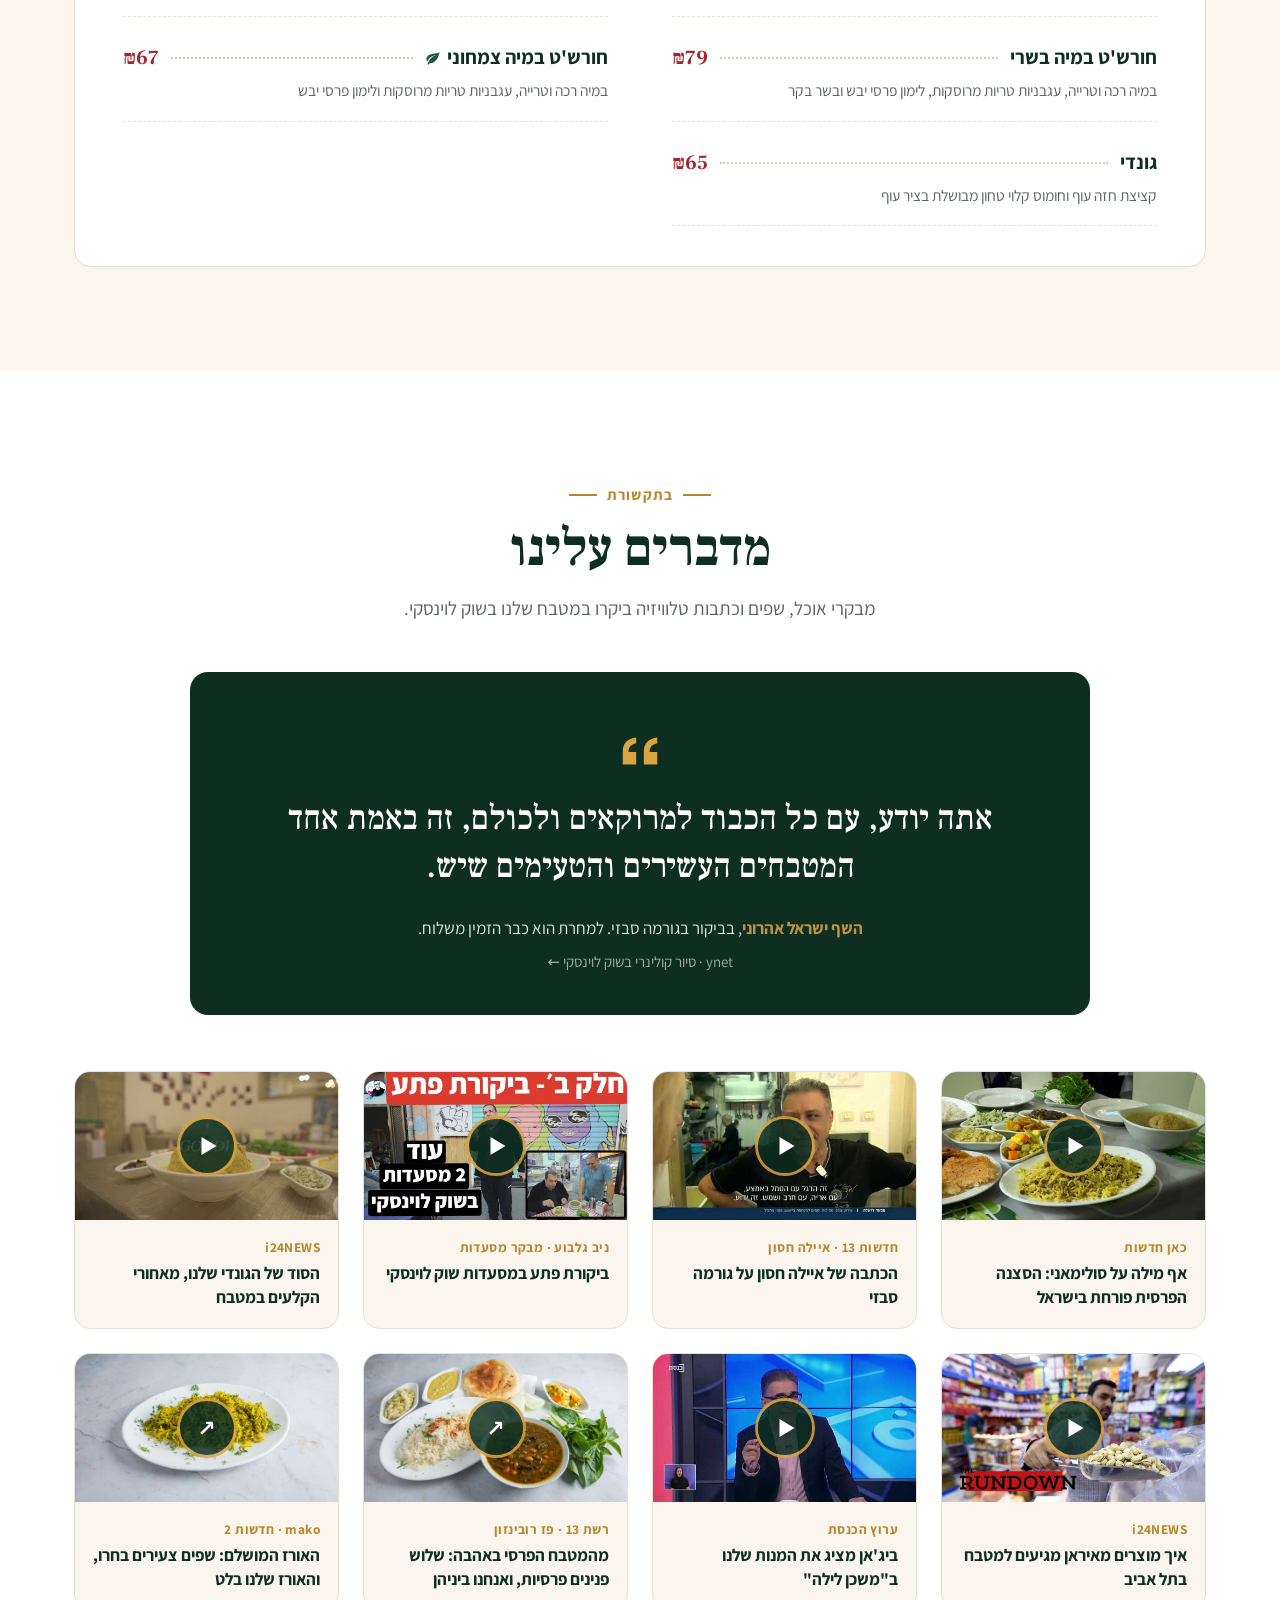
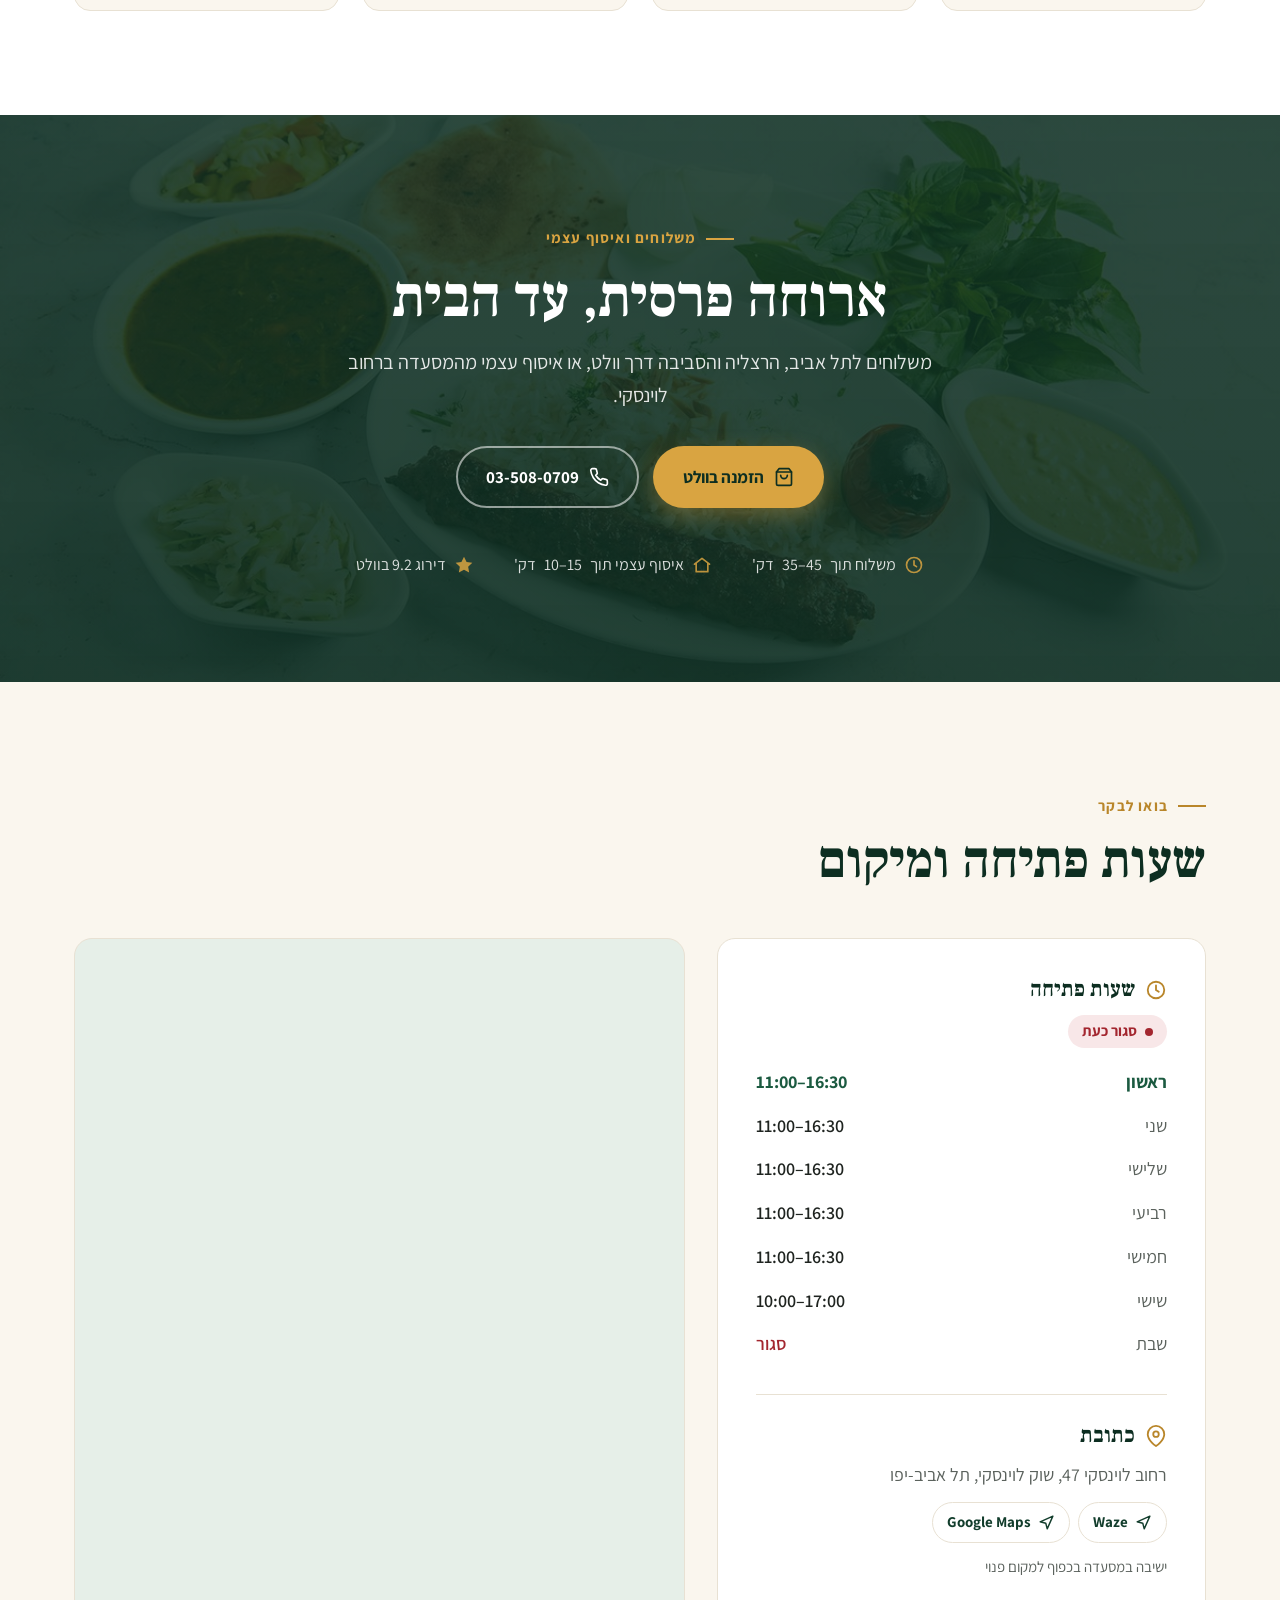
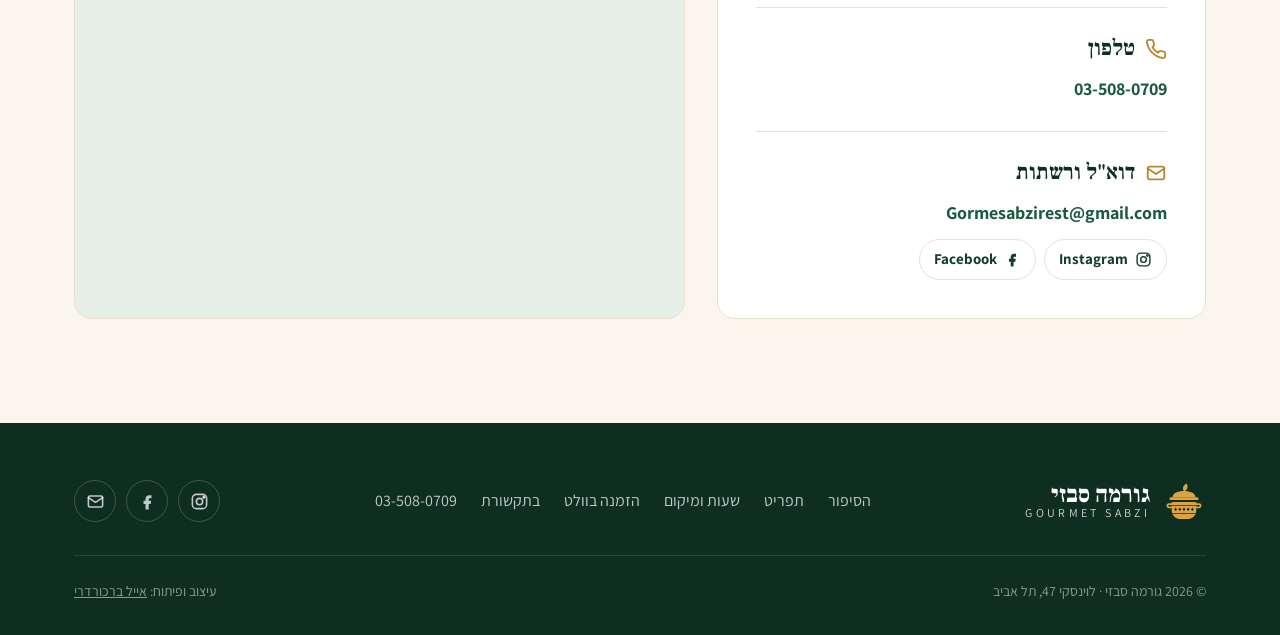
==== commit 815c8cd2: "Use gormesabzi.com for link previews and business info Co-Authored-By: Claude Opus 5.5 <noreply@anth" ====
--- a/index.html
+++ b/index.html
@@ -21,8 +21,8 @@
 <meta name="description" content="גורמה סבזי – מטבח פרסי ביתי ברחוב לוינסקי 47, תל אביב. חורש'ט סבזי, גונדי, קבב על גריל פחמים ועוד. משלוחים לתל אביב, הרצליה והסביבה.">
 <meta property="og:title" content="גורמה סבזי | מסעדה פרסית בתל אביב">
 <meta property="og:description" content="תבשילים פרסיים מסורתיים שמתבשלים לאט, כמו בבית. לוינסקי 47, תל אביב.">
-<meta property="og:image" content="https://eyal1999.github.io/gourmet-sabzi/images/feast.jpg">
-<meta property="og:url" content="https://eyal1999.github.io/gourmet-sabzi/">
+<meta property="og:image" content="https://gormesabzi.com/images/feast.jpg">
+<meta property="og:url" content="https://gormesabzi.com/">
 <meta property="og:type" content="restaurant">
 <link rel="icon" href="brand/favicon-32.png" sizes="32x32">
 <link rel="icon" href="brand/favicon.svg" type="image/svg+xml">
@@ -39,9 +39,9 @@
   "name": "Gourmet Sabzi – גורמה סבזי",
   "servesCuisine": "Persian",
   "telephone": "+972-3-508-0709",
-  "url": "https://eyal1999.github.io/gourmet-sabzi/",
-  "image": "https://eyal1999.github.io/gourmet-sabzi/images/feast.jpg",
-  "logo": "https://eyal1999.github.io/gourmet-sabzi/brand/logo-mark-green.png",
+  "url": "https://gormesabzi.com/",
+  "image": "https://gormesabzi.com/images/feast.jpg",
+  "logo": "https://gormesabzi.com/brand/logo-mark-green.png",
   "priceRange": "₪₪",
   "email": "Gormesabzirest@gmail.com",
   "foundingDate": "2016",
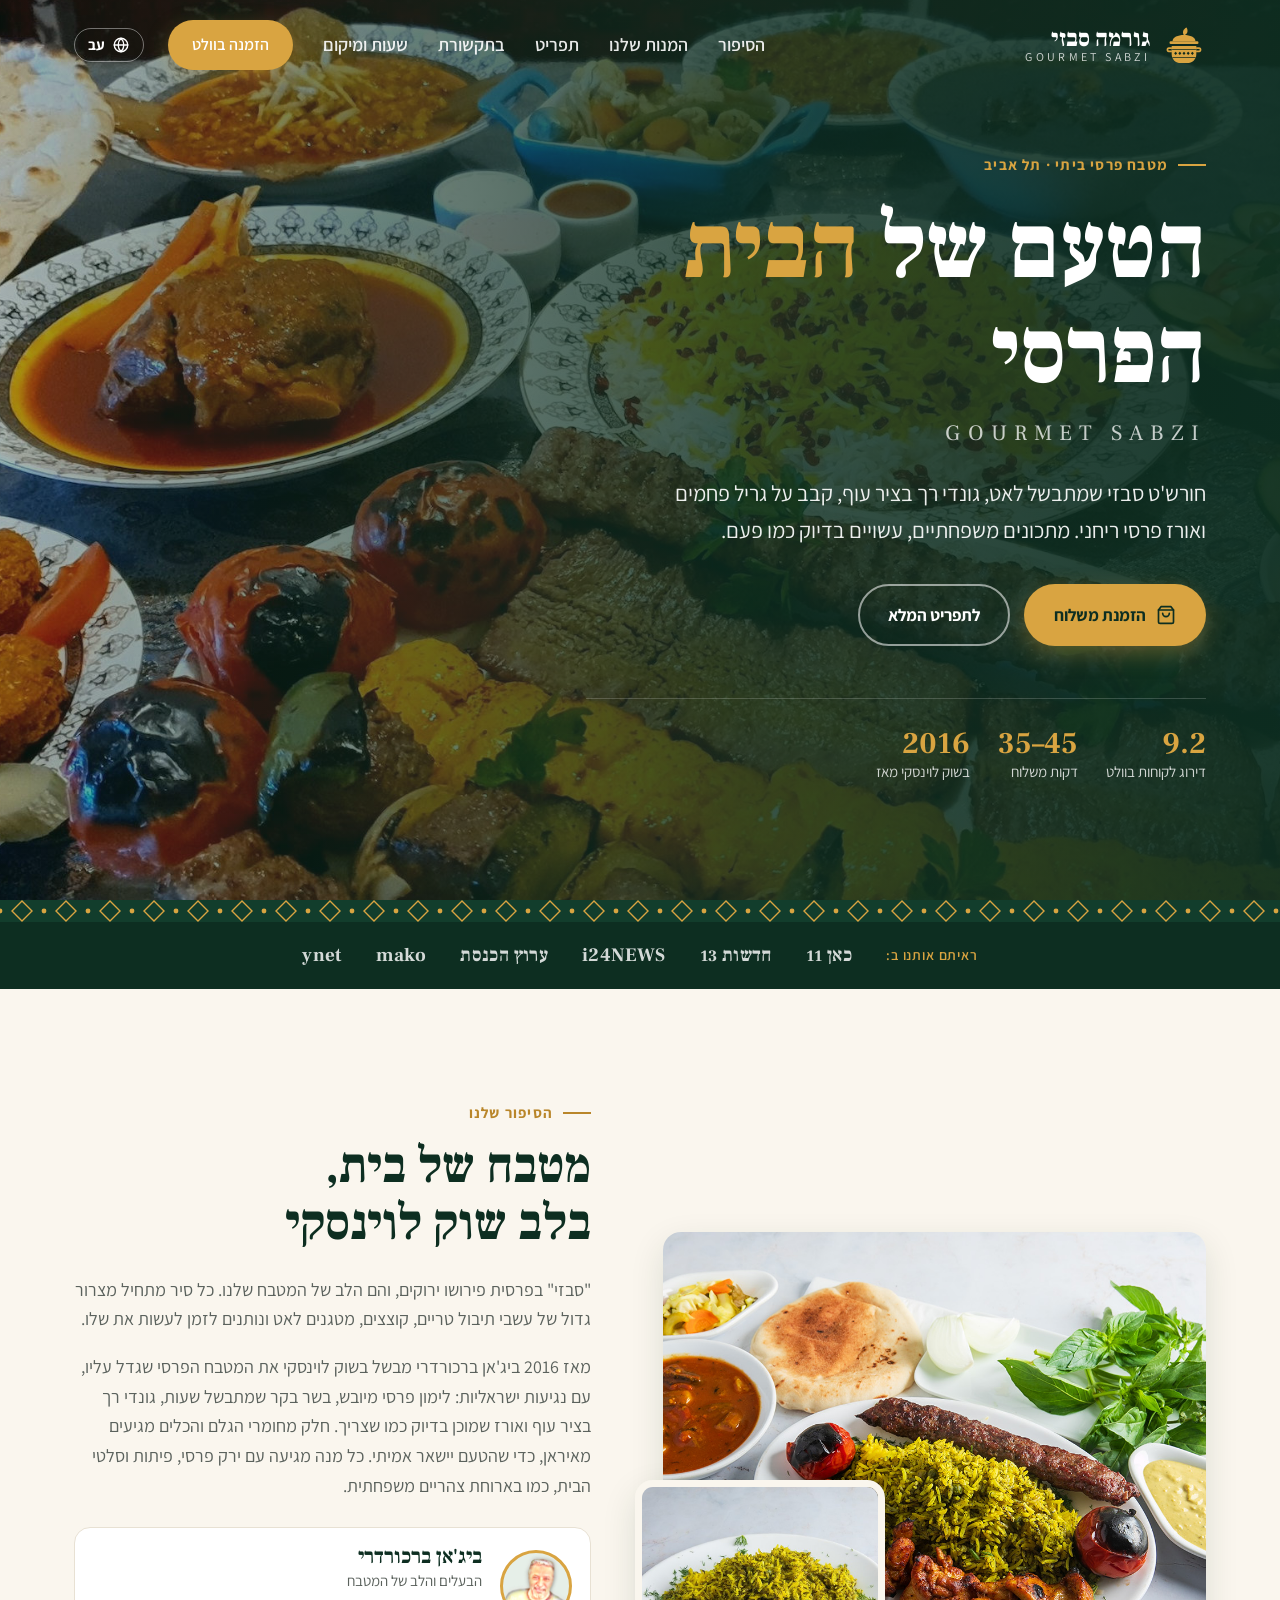
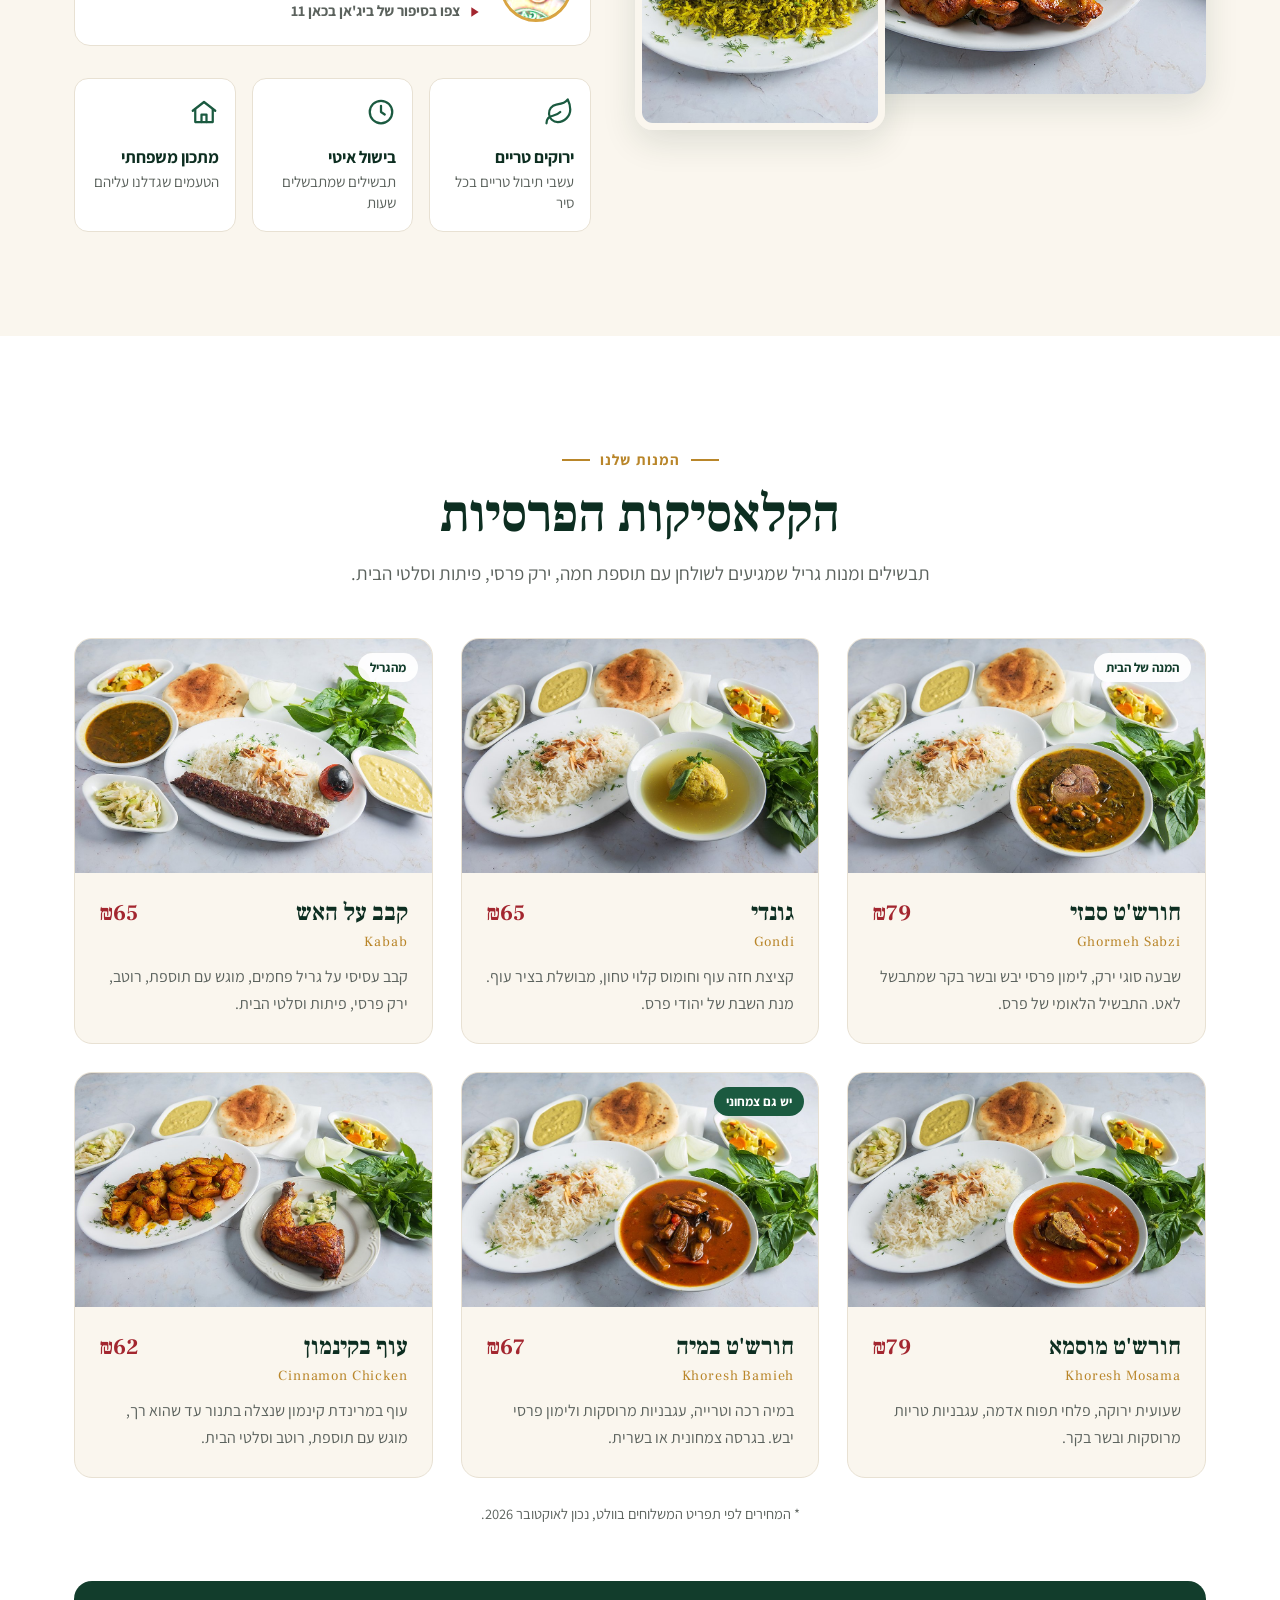
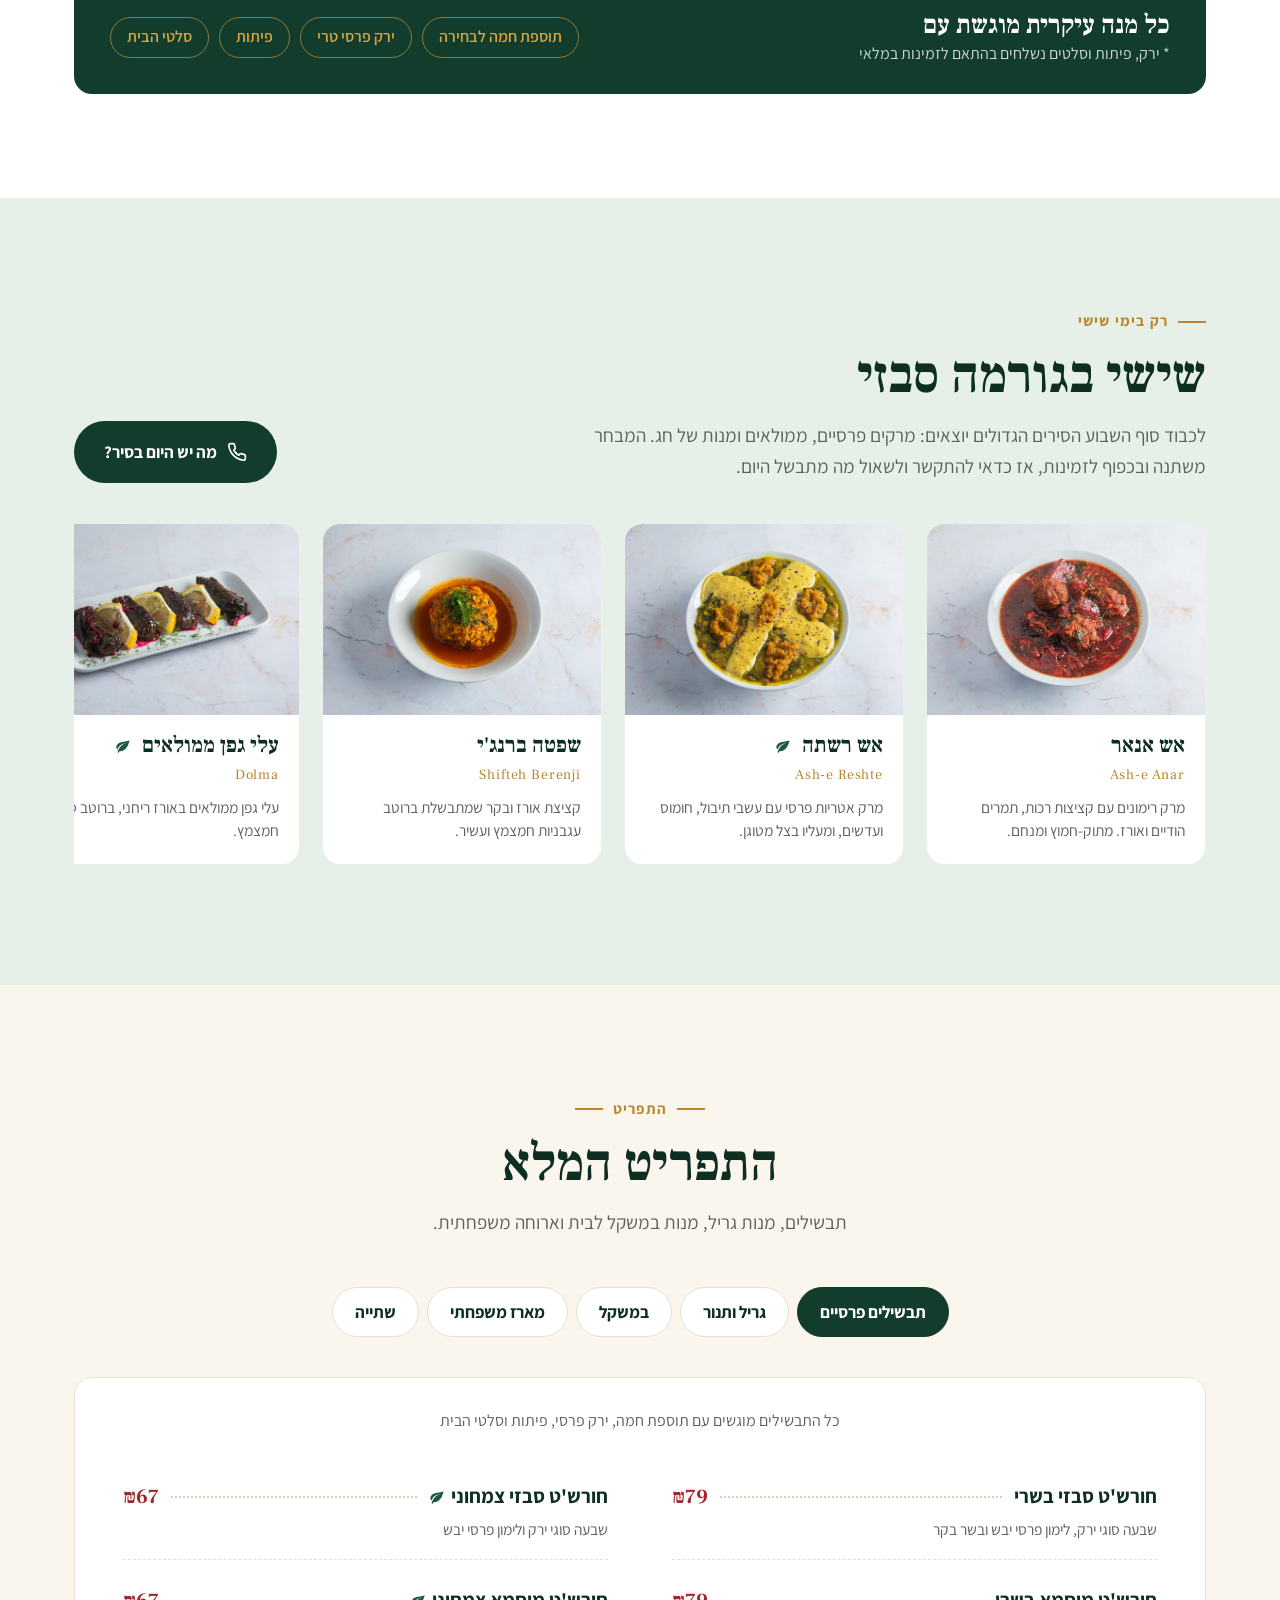
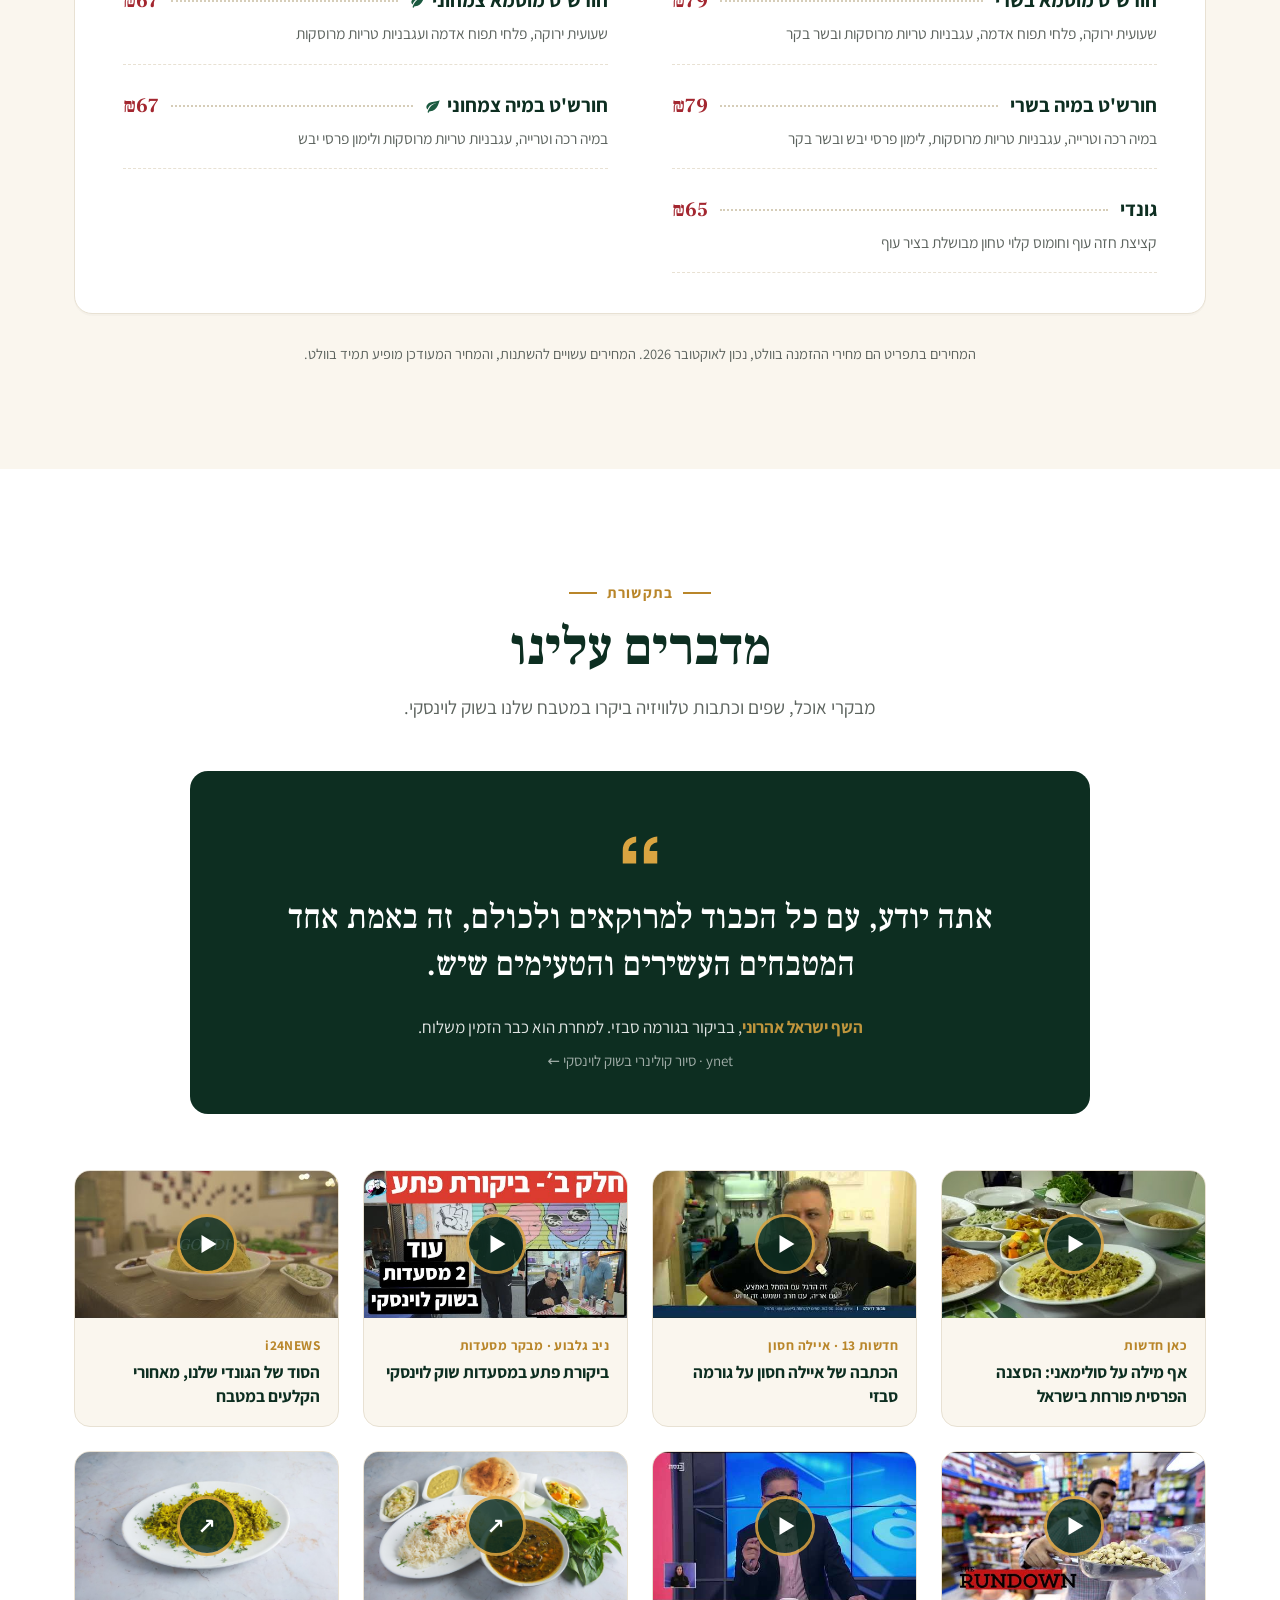
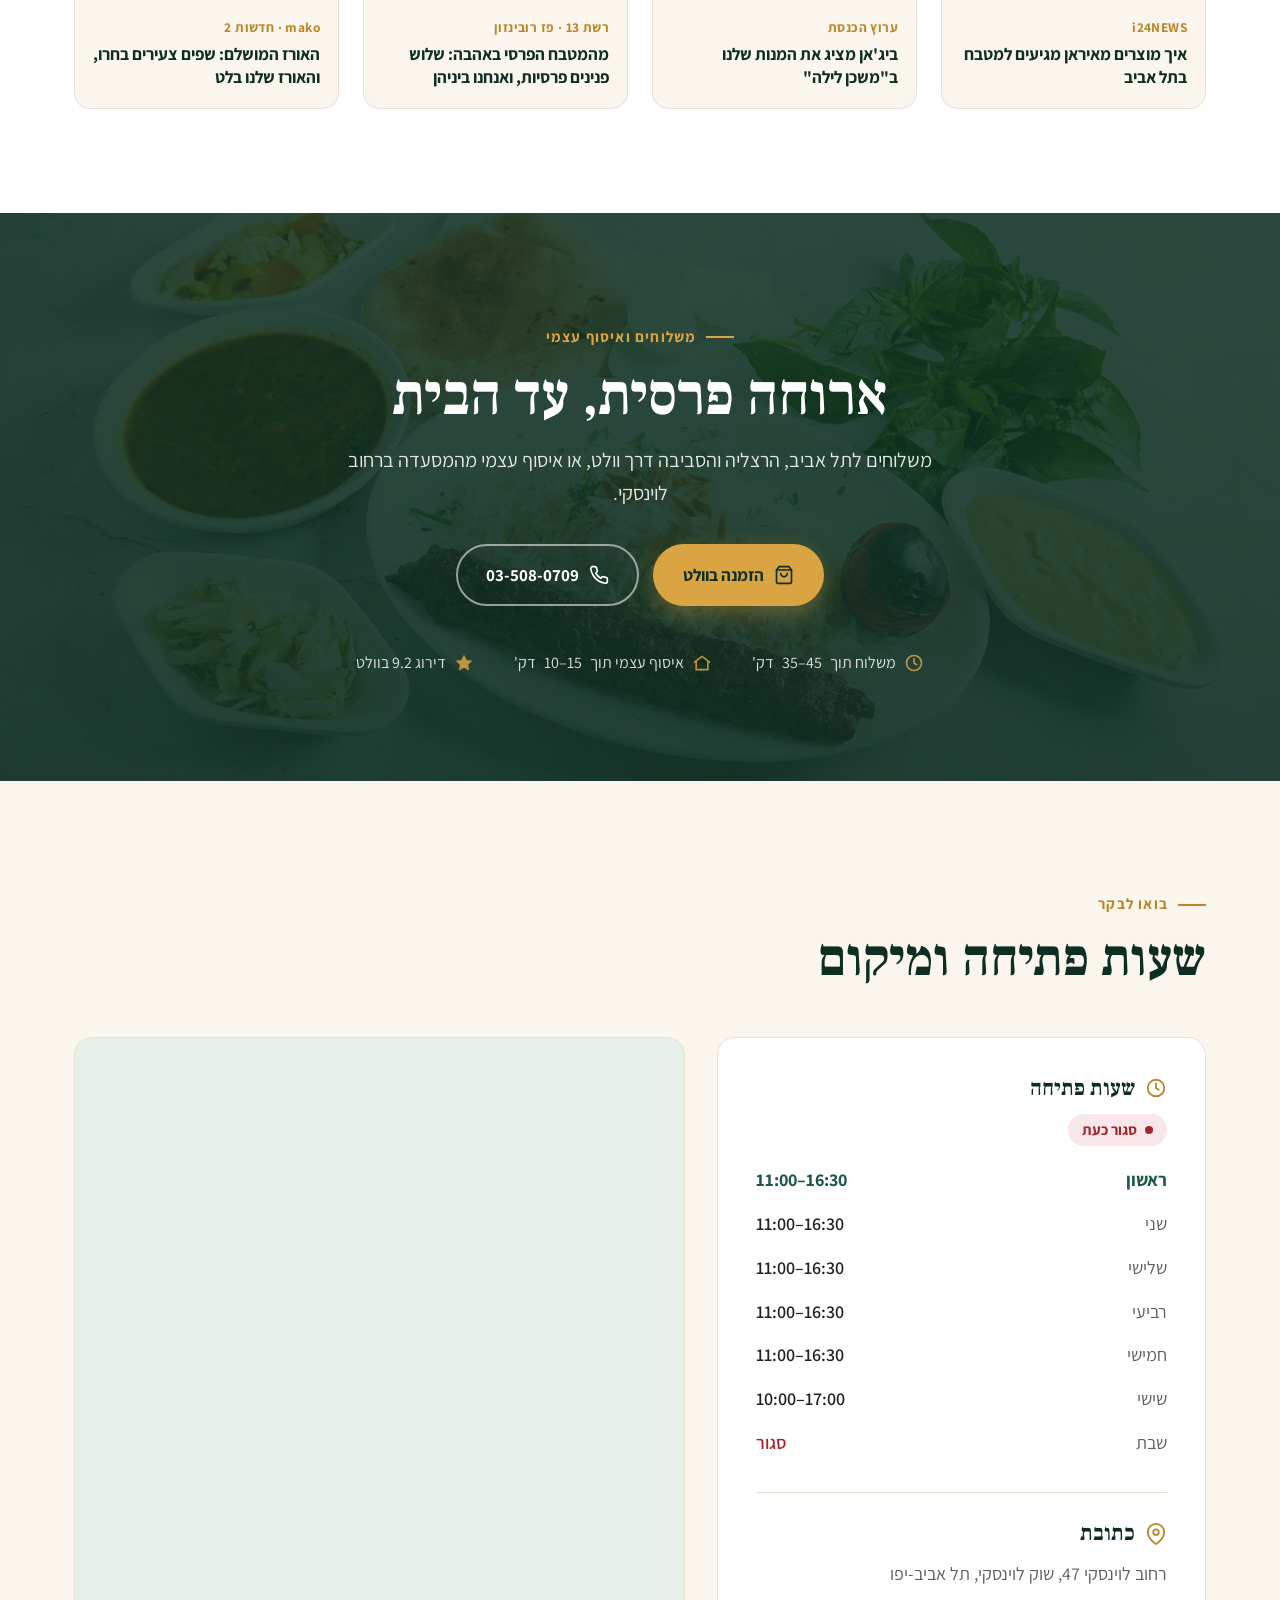
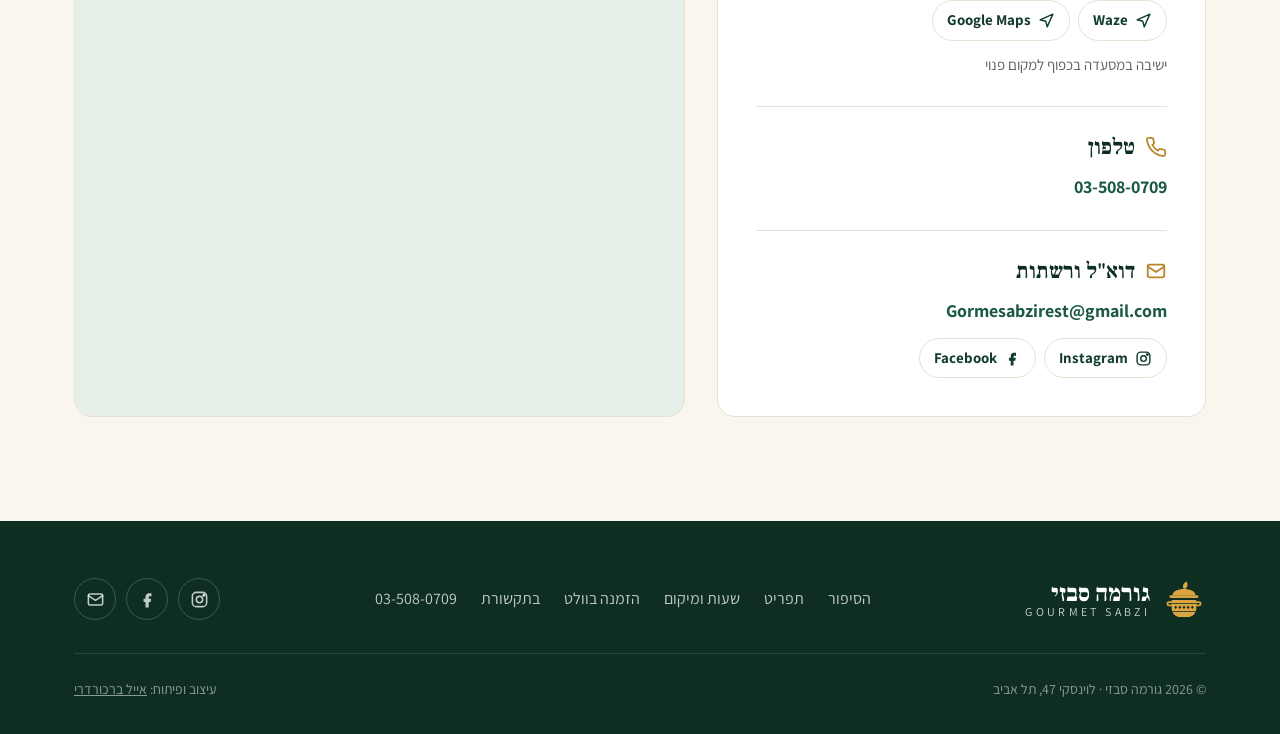
==== commit b79fd4b5: "Label menu prices as Wolt delivery prices (October 2026) Co-Authored-By: Claude Opus 5.5 <noreply@an" ====
--- a/index.html
+++ b/index.html
@@ -259,6 +259,8 @@
 .family-body p { opacity: .85; margin: 0 0 22px; }
 .family-body .price { color: var(--saffron); font-size: 40px; margin-bottom: 22px; }
 .family-body .btn { align-self: flex-start; }
+.price-note { text-align: center; font-size: 14.5px; line-height: 1.6; color: var(--ink-soft); max-width: 680px; margin: 28px auto 0; }
+.served + .price-note, .dish-grid + .price-note { margin-top: 24px; }
 
 /* Order CTA */
 .cta {
@@ -688,6 +690,8 @@
       </article>
     </div>
 
+    <p class="price-note" data-i18n="price.sigNote">* המחירים לפי תפריט המשלוחים בוולט, נכון לאוקטובר 2026.</p>
+
     <div class="served reveal">
       <h3 data-i18n="served.title">כל מנה עיקרית מוגשת עם<small>* ירק, פיתות וסלטים נשלחים בהתאם לזמינות במלאי</small></h3>
       <ul>
@@ -838,6 +842,8 @@
         <div class="menu-item"><div class="top"><h4 data-i18n="d.malt">בירה שחורה מאלטי</h4><span class="dots"></span><span class="price">₪11</span></div><p data-i18n="d.330">330 מ"ל</p></div>
       </div>
     </div>
+
+    <p class="price-note" data-i18n="price.menuNote">המחירים בתפריט הם מחירי ההזמנה בוולט, נכון לאוקטובר 2026. המחירים עשויים להשתנות, והמחיר המעודכן מופיע תמיד בוולט.</p>
   </div>
 </section>
 
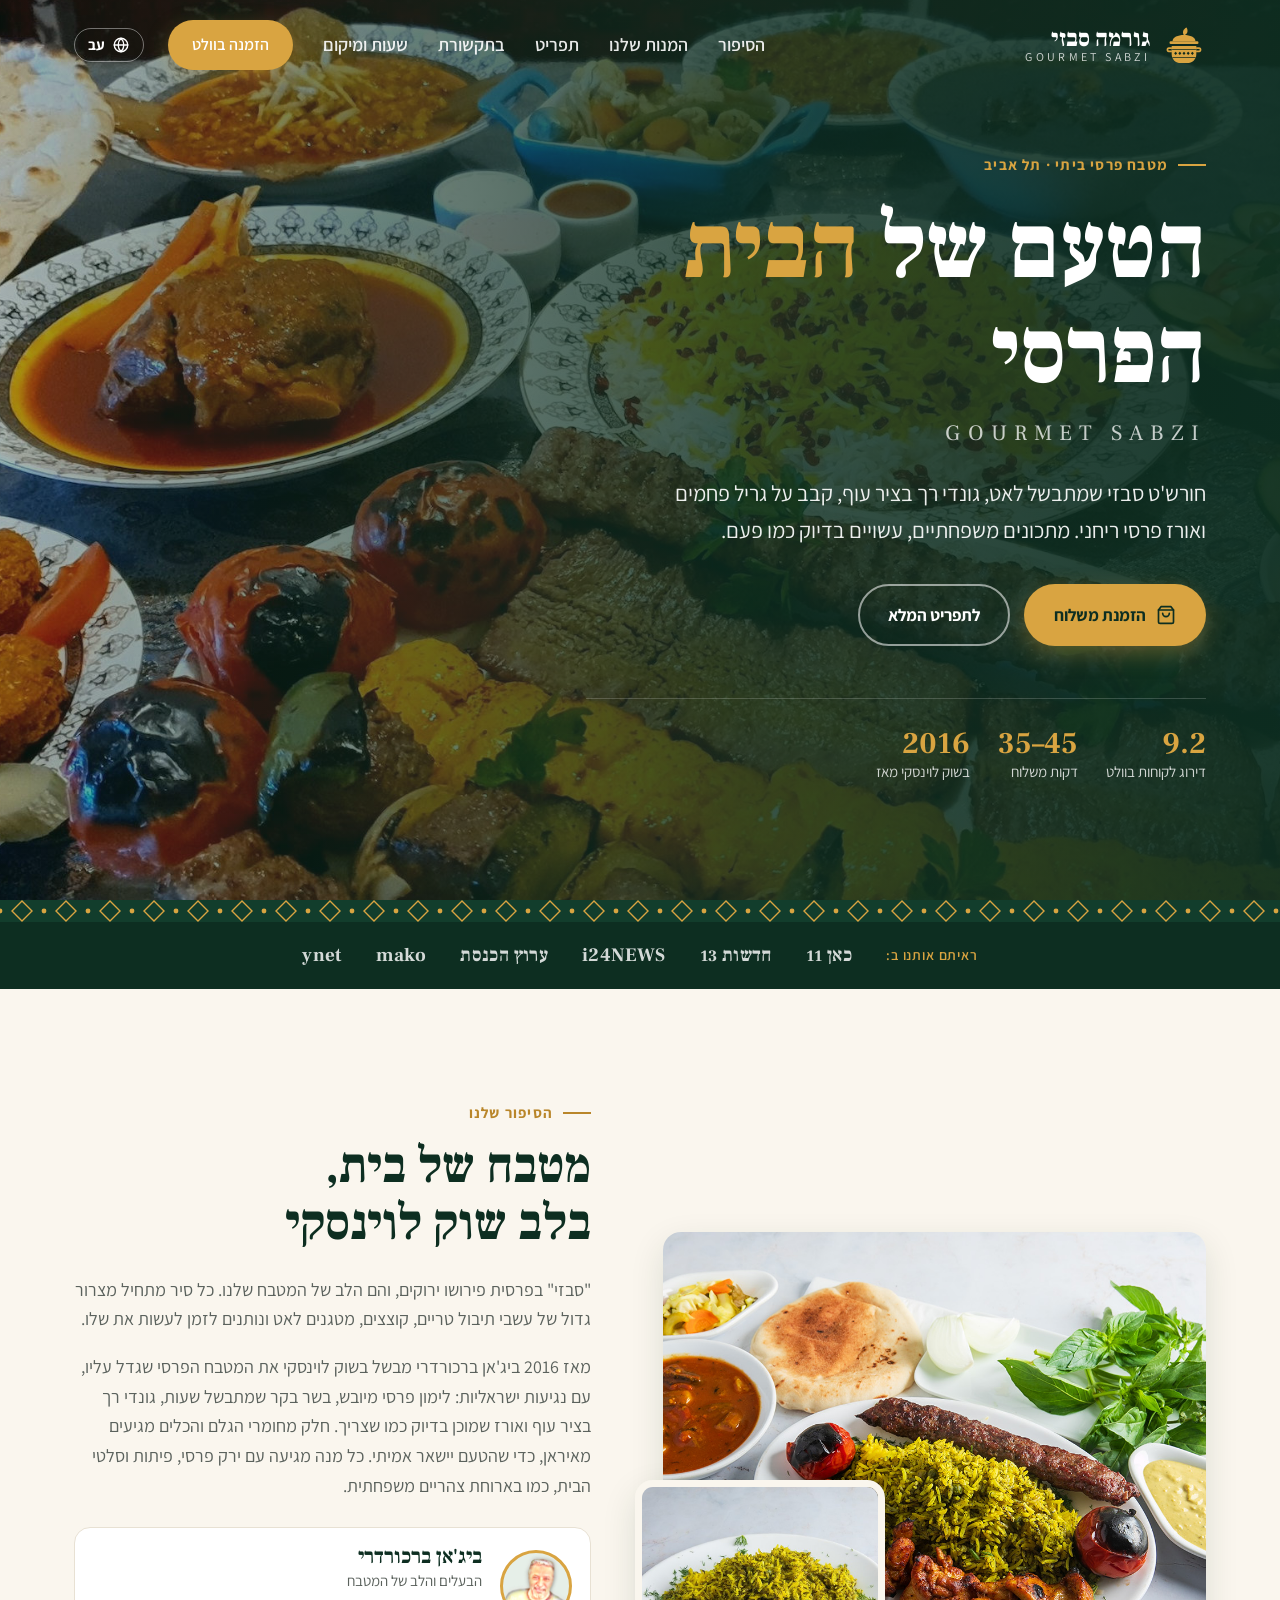
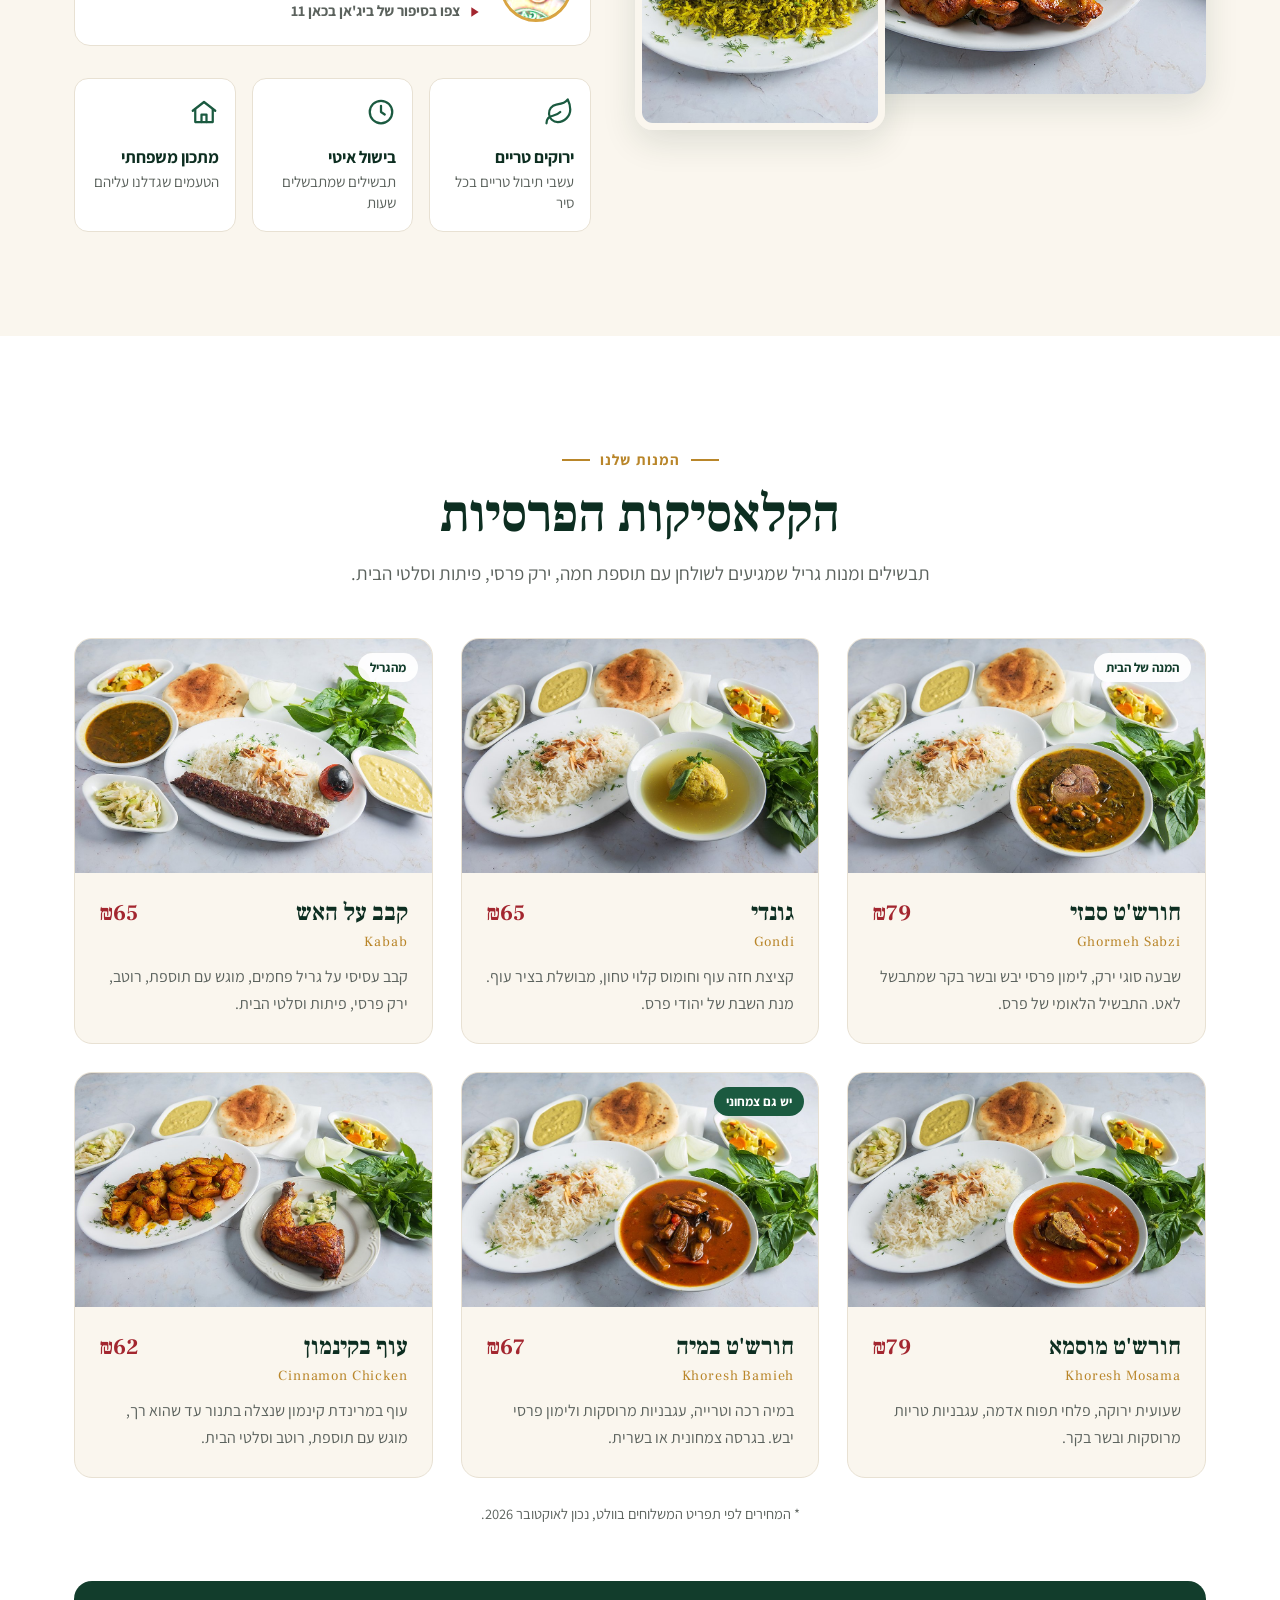
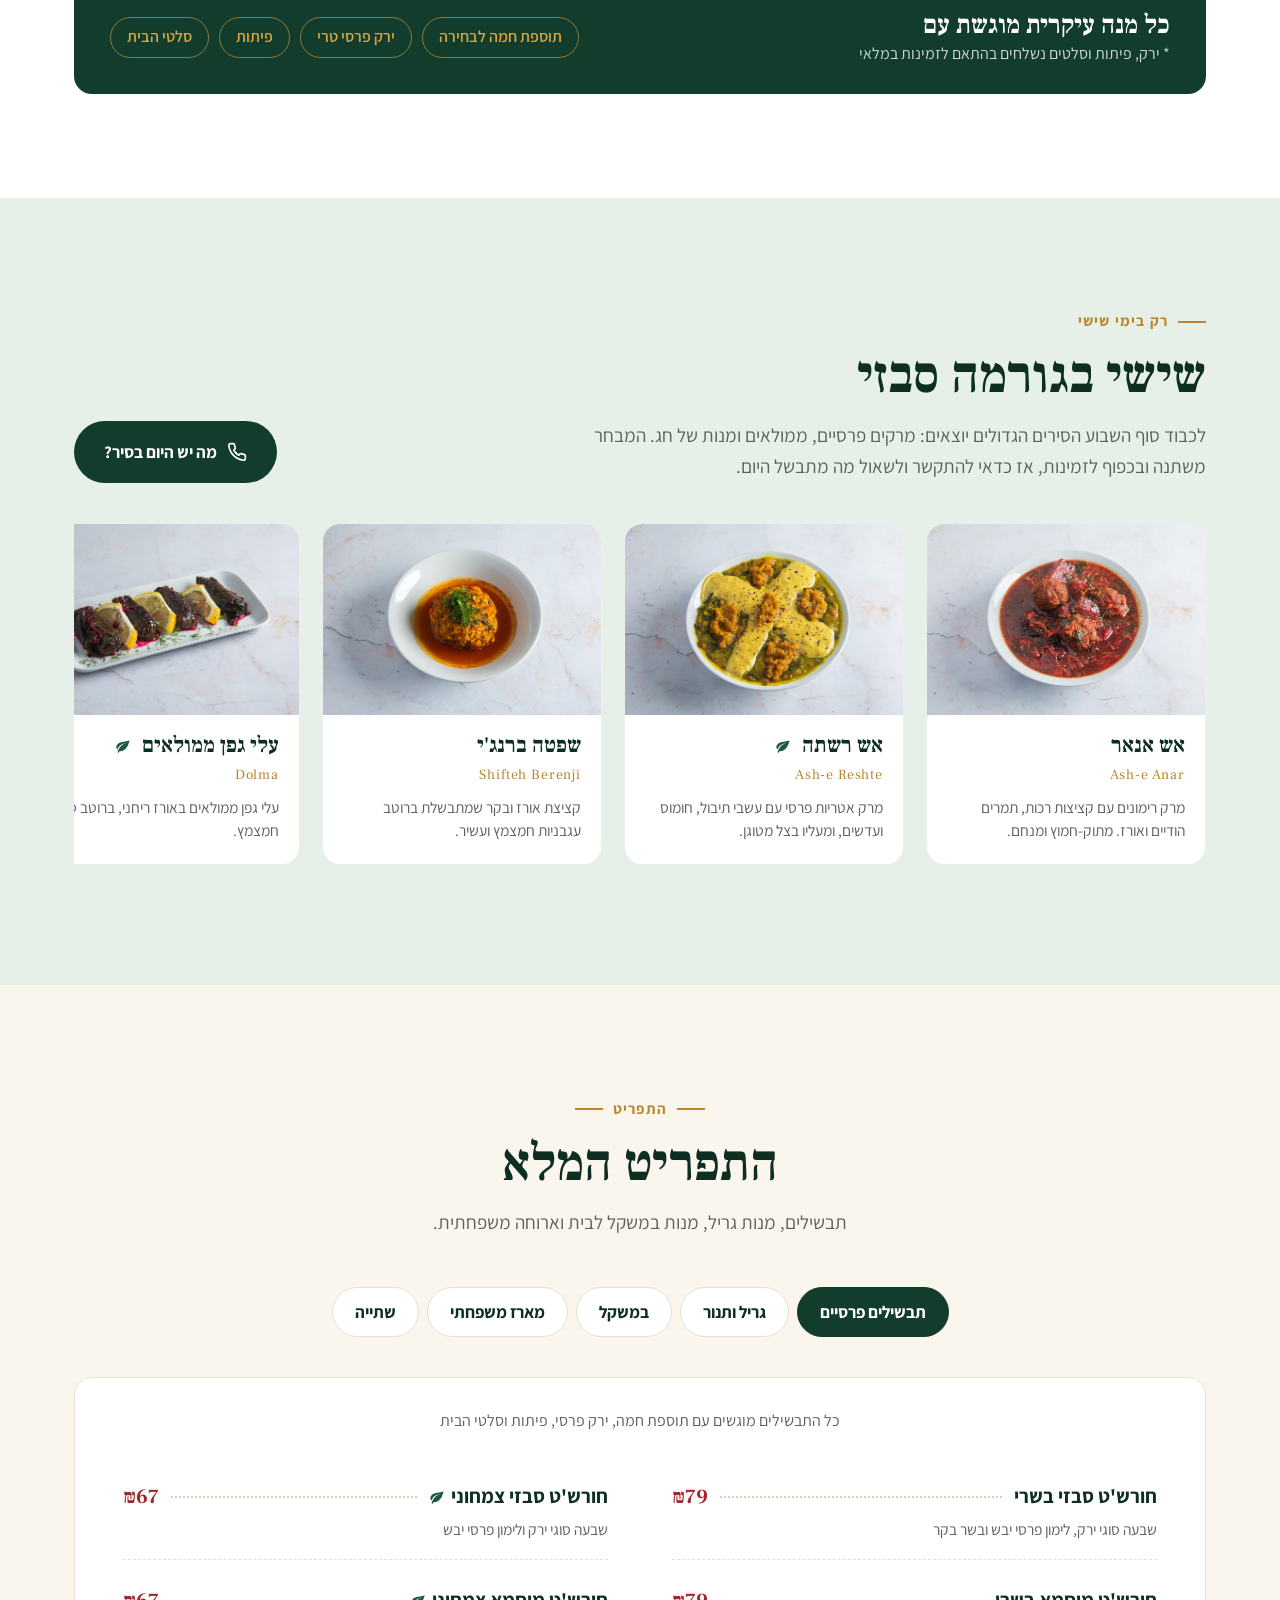
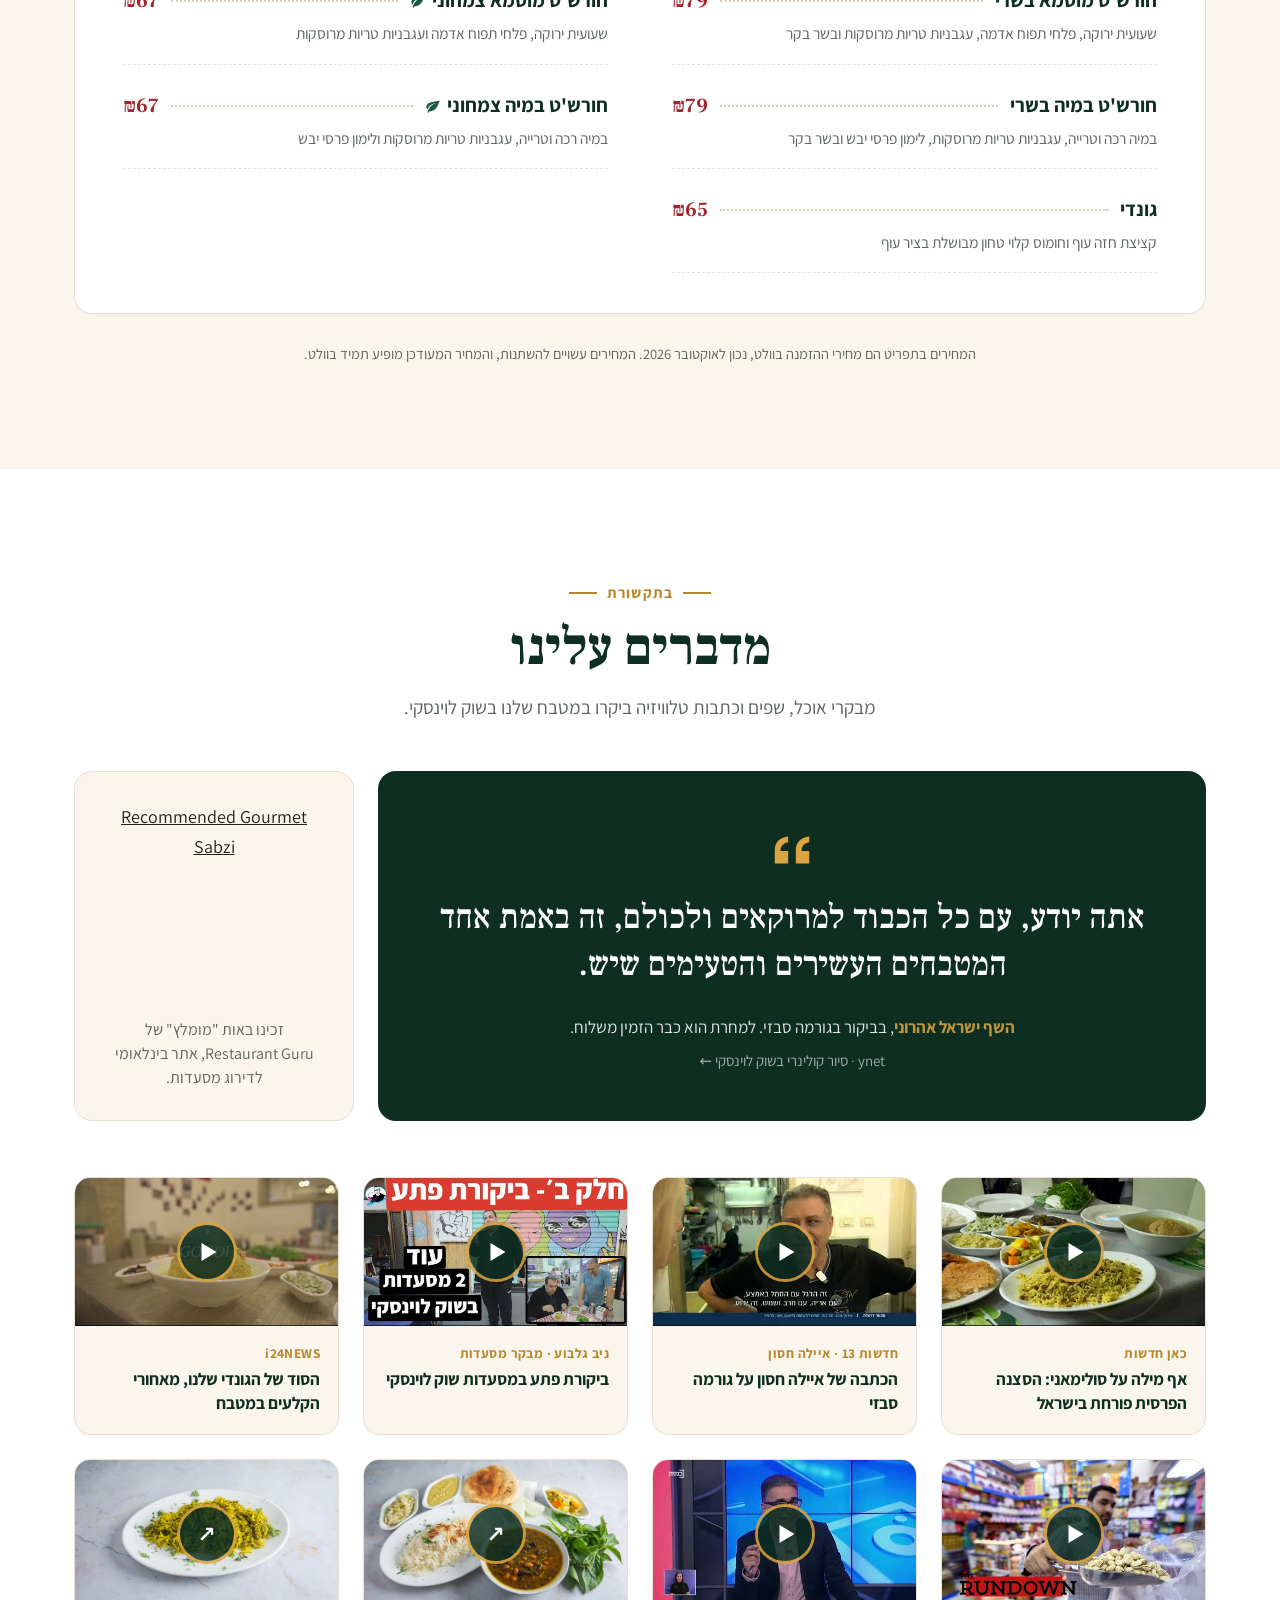
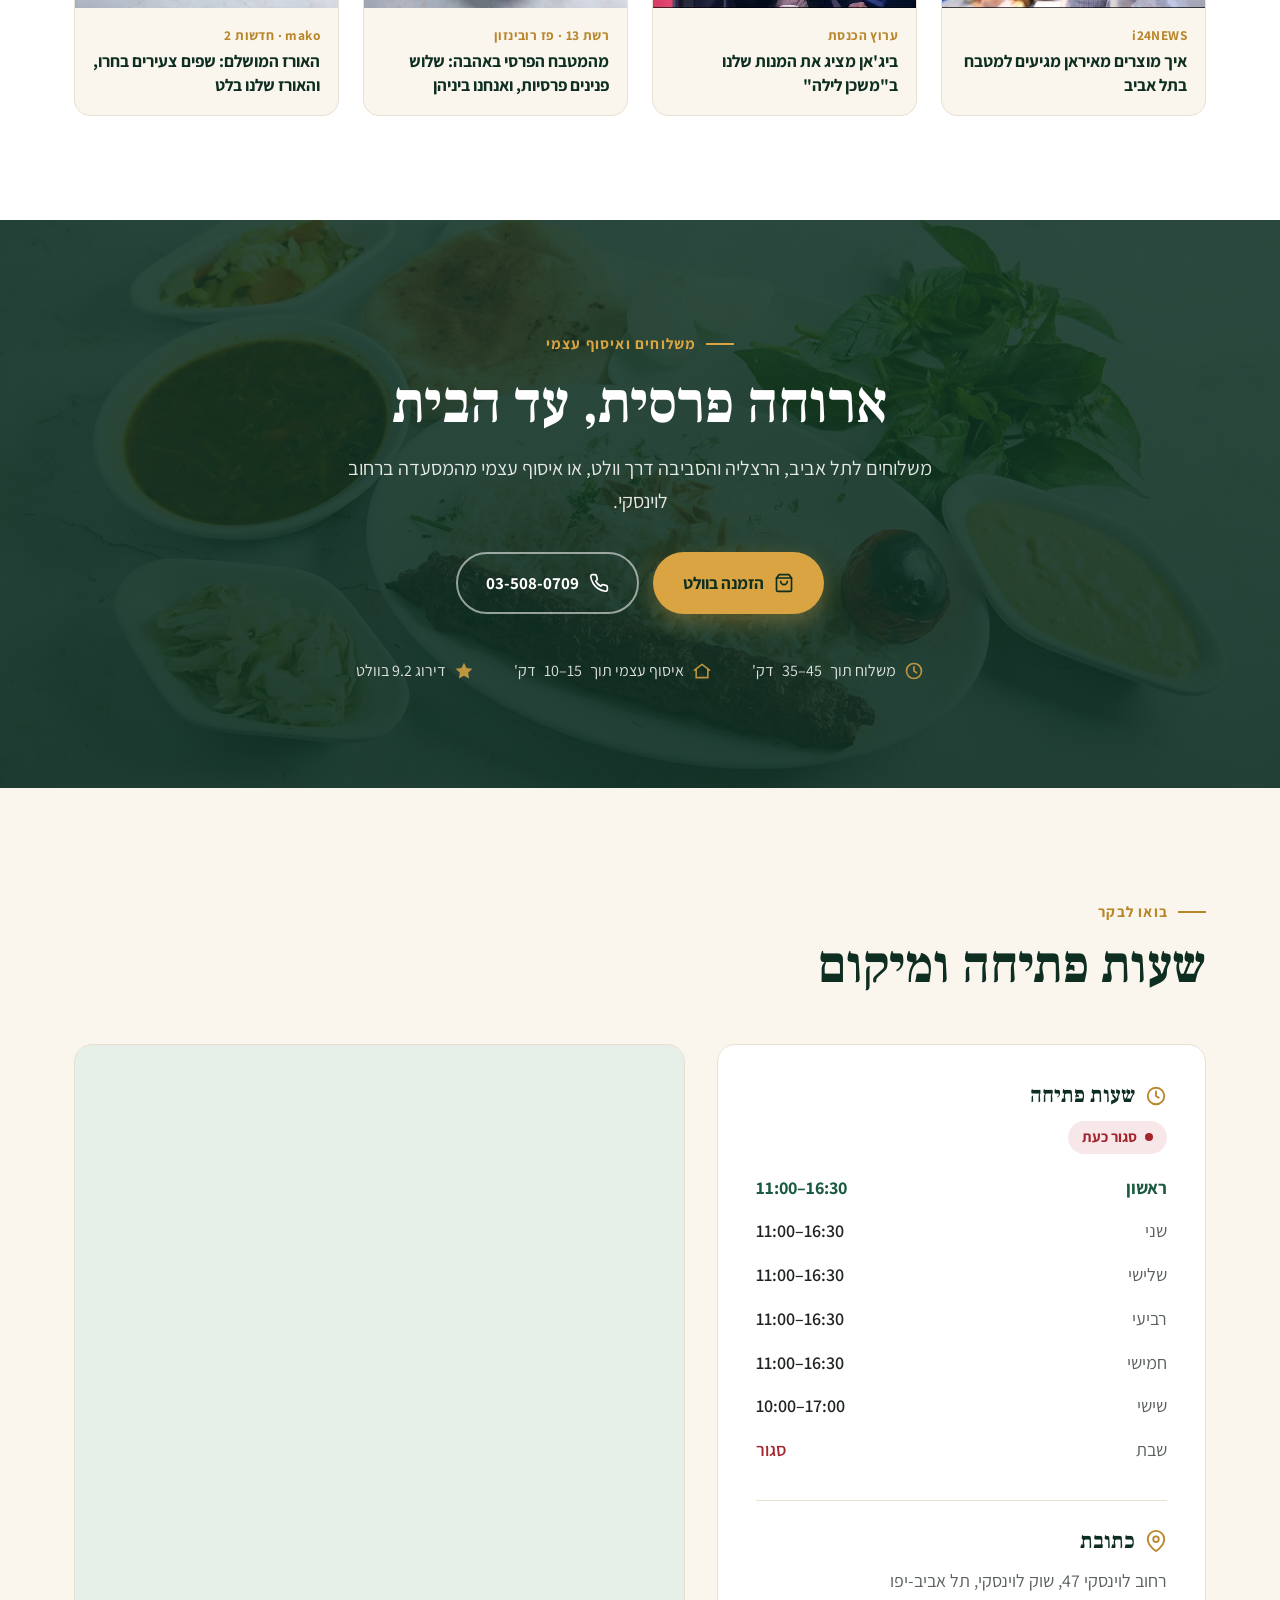
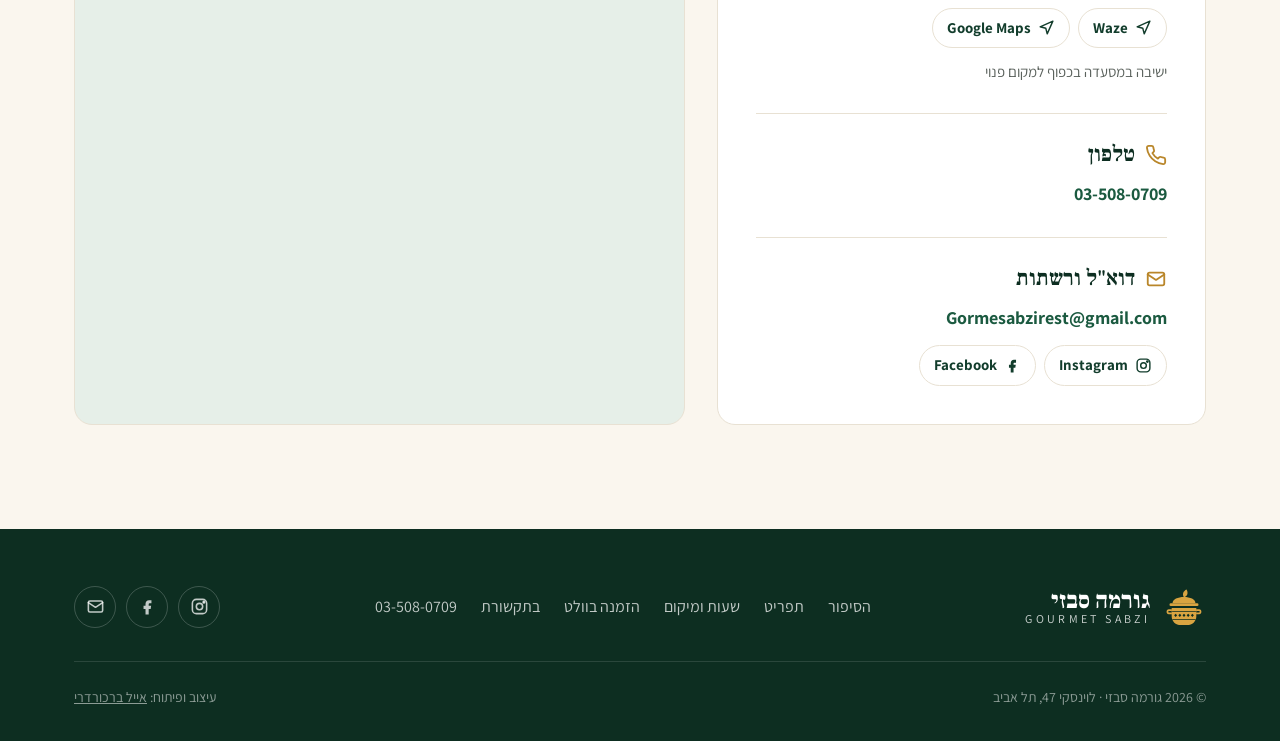
==== commit d932ae63: "Add Restaurant Guru "Recommended" badge to the press section Co-Authored-By: Claude Opus 5.5 <norepl" ====
--- a/index.html
+++ b/index.html
@@ -31,6 +31,9 @@
 <link rel="preconnect" href="https://fonts.googleapis.com">
 <link rel="preconnect" href="https://fonts.gstatic.com" crossorigin>
 <link href="https://fonts.googleapis.com/css2?family=Frank+Ruhl+Libre:wght@500;700;900&family=Assistant:wght@400;600;700&family=Vazirmatn:wght@400;500;700;900&display=swap" rel="stylesheet">
+<!-- Restaurant Guru badge styles; loaded without delaying the page -->
+<link rel="stylesheet" href="https://awards.infcdn.net/2024/badge-circledLeaves27.css" media="print" onload="this.media='all'">
+<noscript><link rel="stylesheet" href="https://awards.infcdn.net/2024/badge-circledLeaves27.css"></noscript>
 
 <script type="application/ld+json">
 {
@@ -46,6 +49,7 @@
   "email": "Gormesabzirest@gmail.com",
   "foundingDate": "2016",
   "founder": {"@type": "Person", "name": "Bijan Barhordary"},
+  "award": "Restaurant Guru Recommended 2026",
   "sameAs": ["https://www.facebook.com/gormesabzirestaurant/", "https://www.instagram.com/gorme_sabzi_rest/"],
   "geo": {"@type": "GeoCoordinates", "latitude": 32.0597676, "longitude": 34.7723295},
   "address": {
@@ -338,8 +342,9 @@
 
 /* Press */
 .press { background: var(--paper); }
+.press-top { display: grid; grid-template-columns: minmax(0, 1fr) 280px; gap: 24px; margin-bottom: 56px; }
 .pull-quote {
-  position: relative; margin: 0 auto 56px; max-width: 900px; text-align: center;
+  position: relative; margin: 0; text-align: center;
   background: var(--green-900); color: #fff; border-radius: var(--radius); padding: 56px 48px 40px;
 }
 .pull-quote .qmark { width: 46px; height: 46px; color: var(--saffron); margin: 0 auto 12px; }
@@ -348,6 +353,12 @@
 .pull-quote figcaption b { color: var(--saffron); }
 .pull-quote figcaption a { display: block; margin-top: 8px; color: rgba(255,255,255,.7); font-size: 15px; text-decoration: none; }
 .pull-quote figcaption a:hover { color: #fff; text-decoration: underline; }
+.award {
+  display: flex; flex-direction: column; align-items: center; justify-content: center; gap: 16px; text-align: center;
+  background: var(--cream); border: 1px solid var(--line); border-radius: var(--radius); padding: 30px 22px;
+}
+.award-badge { width: 186px; height: 200px; }
+.award p { margin: 0; font-size: 16px; line-height: 1.5; color: var(--ink-soft); }
 .press-grid { display: grid; grid-template-columns: repeat(4, 1fr); gap: 24px; }
 .pcard {
   font: inherit; text-align: start; color: inherit; text-decoration: none; cursor: pointer;
@@ -473,6 +484,7 @@
   .lang-btn { padding: 6px 11px; }
   .family { grid-template-columns: 1fr; }
   .family img { min-height: 220px; max-height: 260px; }
+  .press-top { grid-template-columns: 1fr; }
 }
 @media (max-width: 640px) {
   body { font-size: 17px; padding-bottom: 76px; }
@@ -856,14 +868,23 @@
       <p data-i18n="press.lead">מבקרי אוכל, שפים וכתבות טלוויזיה ביקרו במטבח שלנו בשוק לוינסקי.</p>
     </div>
 
-    <figure class="pull-quote reveal">
-      <svg class="qmark" viewBox="0 0 48 48" aria-hidden="true"><path fill="currentColor" d="M20 10v6c-5 1-8 4-8 9h8v13H6V25c0-9 5-14 14-15zm22 0v6c-5 1-8 4-8 9h8v13H28V25c0-9 5-14 14-15z"/></svg>
-      <blockquote data-i18n="press.quote">אתה יודע, עם כל הכבוד למרוקאים ולכולם, זה באמת אחד המטבחים העשירים והטעימים שיש.</blockquote>
-      <figcaption>
-        <span data-i18n="press.quoteBy"><b>השף ישראל אהרוני</b>, בביקור בגורמה סבזי. למחרת הוא כבר הזמין משלוח.</span>
-        <a href="https://www.ynet.co.il/article/4931197" target="_blank" rel="noopener" data-i18n="press.quoteLink">ynet · סיור קולינרי בשוק לוינסקי ←</a>
-      </figcaption>
-    </figure>
+    <div class="press-top">
+      <figure class="pull-quote reveal">
+        <svg class="qmark" viewBox="0 0 48 48" aria-hidden="true"><path fill="currentColor" d="M20 10v6c-5 1-8 4-8 9h8v13H6V25c0-9 5-14 14-15zm22 0v6c-5 1-8 4-8 9h8v13H28V25c0-9 5-14 14-15z"/></svg>
+        <blockquote data-i18n="press.quote">אתה יודע, עם כל הכבוד למרוקאים ולכולם, זה באמת אחד המטבחים העשירים והטעימים שיש.</blockquote>
+        <figcaption>
+          <span data-i18n="press.quoteBy"><b>השף ישראל אהרוני</b>, בביקור בגורמה סבזי. למחרת הוא כבר הזמין משלוח.</span>
+          <a href="https://www.ynet.co.il/article/4931197" target="_blank" rel="noopener" data-i18n="press.quoteLink">ynet · סיור קולינרי בשוק לוינסקי ←</a>
+        </figcaption>
+      </figure>
+
+      <div class="award reveal">
+        <div class="award-badge">
+          <a id="b-circledLeaves27" target="_blank" rel="noopener" href="https://restaurantguru.com/Gourmet-Sabzi-Tel-Aviv-Yafo" class="b-circledLeaves27--light b-circledLeaves27--2025" dir="ltr" lang="en"> <span class="b-circledLeaves27__title">Recommended</span> <span class="b-circledLeaves27__separator"></span> <span class="b-circledLeaves27__name">Gourmet Sabzi</span></a>
+        </div>
+        <p data-i18n="award.text">זכינו באות "מומלץ" של Restaurant&nbsp;Guru, אתר בינלאומי לדירוג מסעדות.</p>
+      </div>
+    </div>
 
     <div class="press-grid">
       <button class="pcard reveal" data-video="AgYfQhcfe88" data-start="96" data-title="אף מילה על סולימאני: הסצנה הפרסית פורחת בישראל" data-i18n-attr="data-title:press.t1">
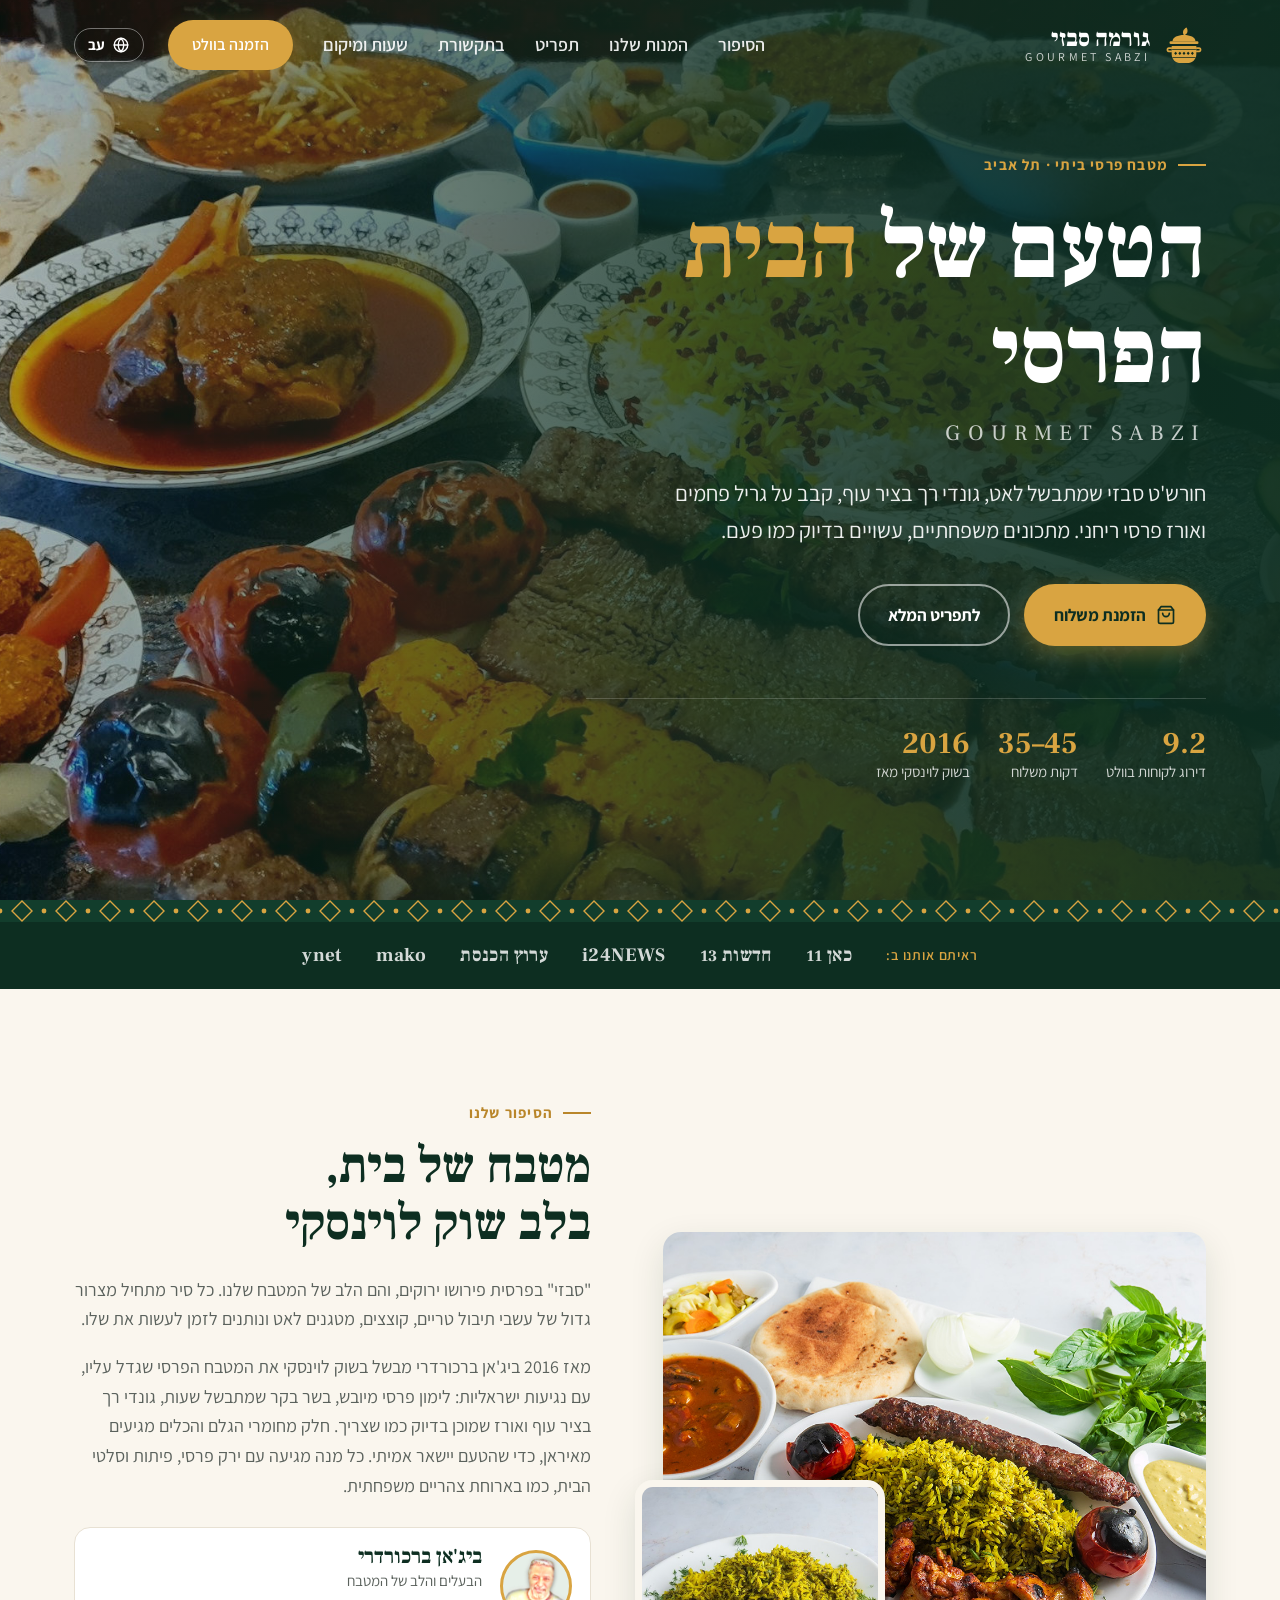
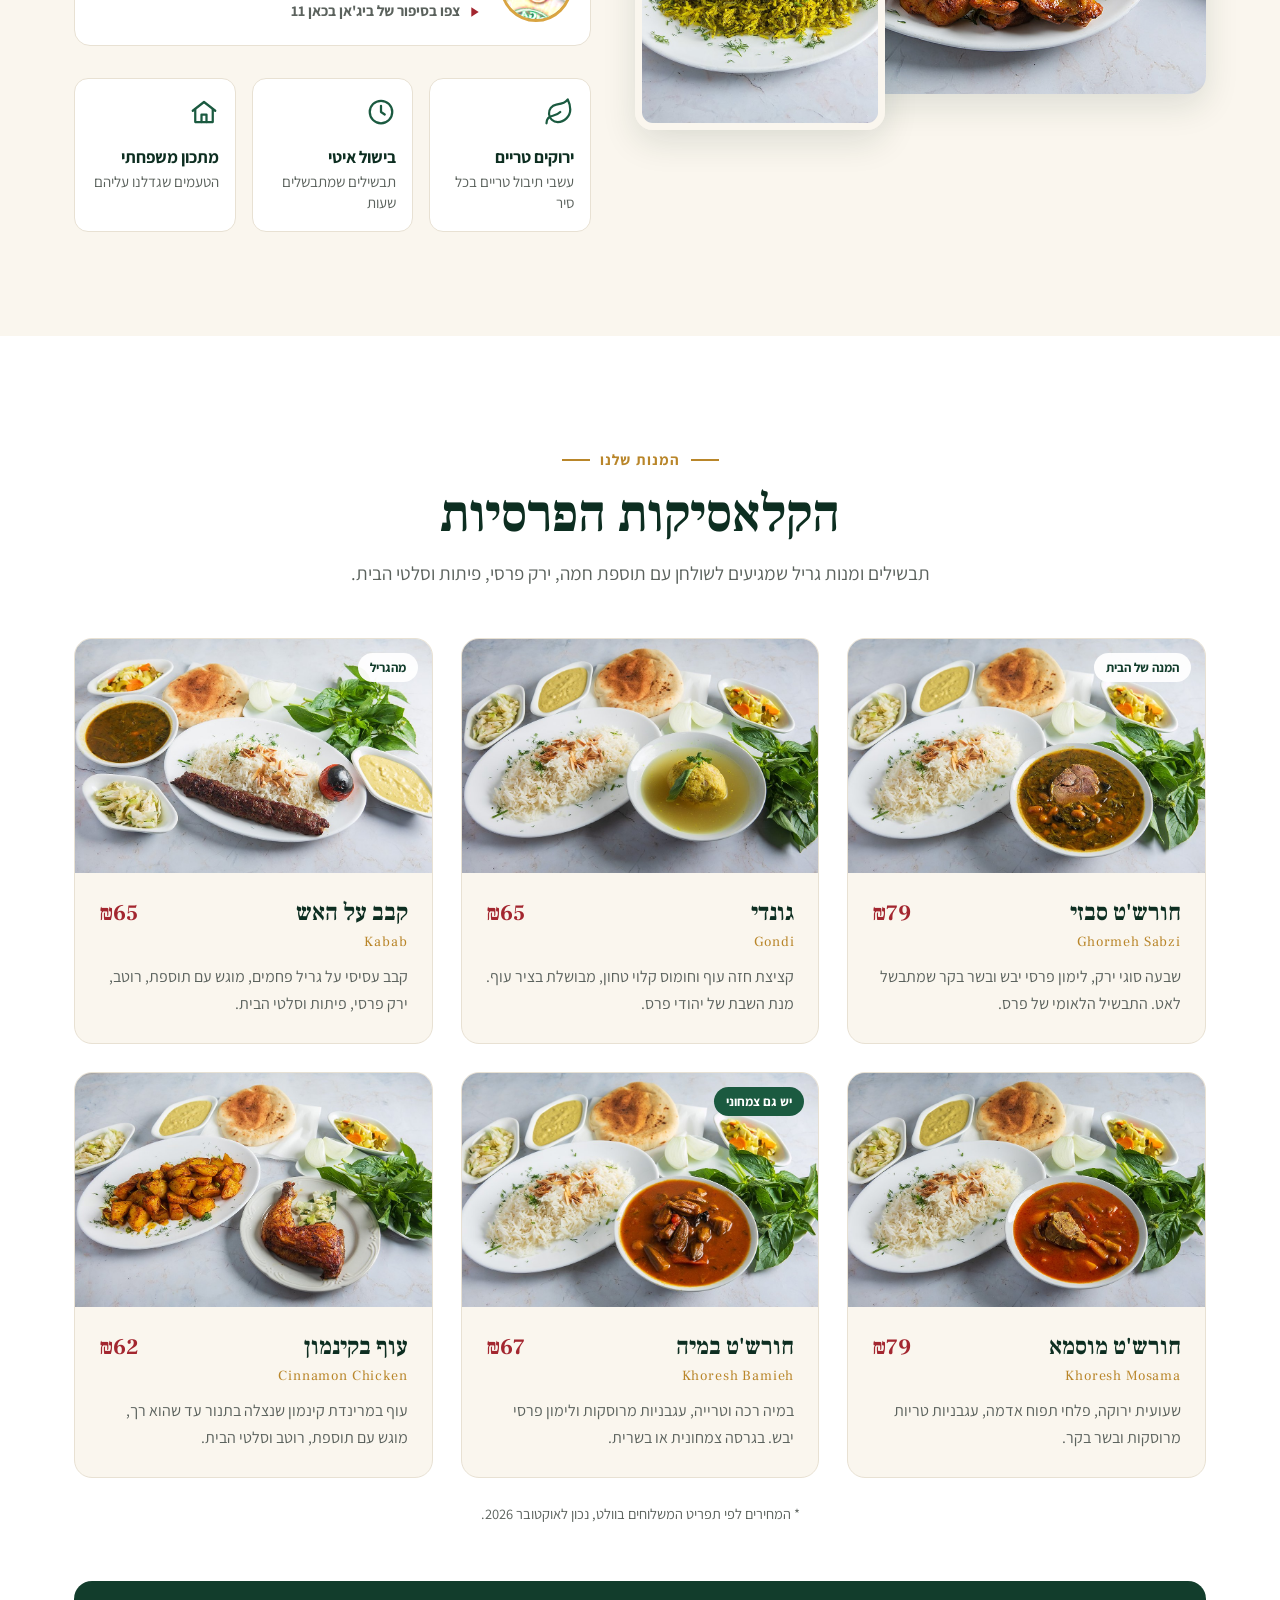
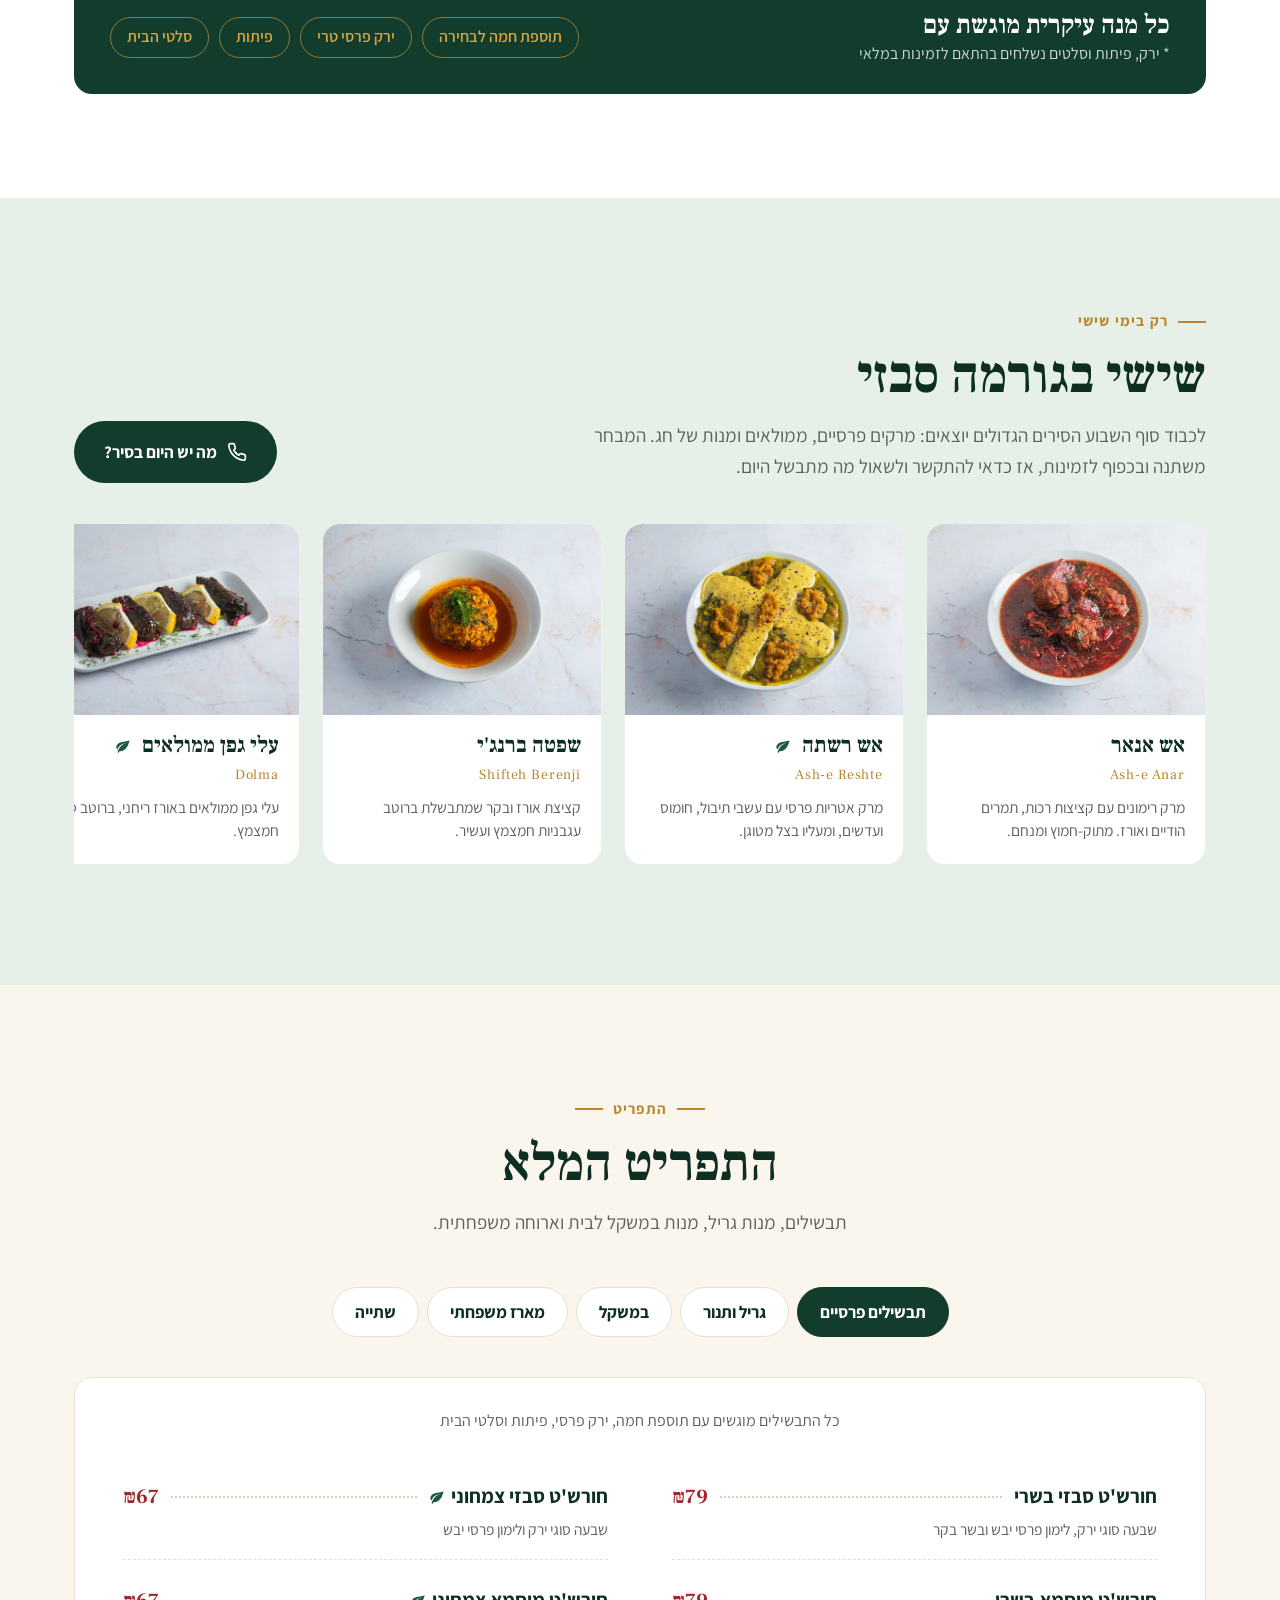
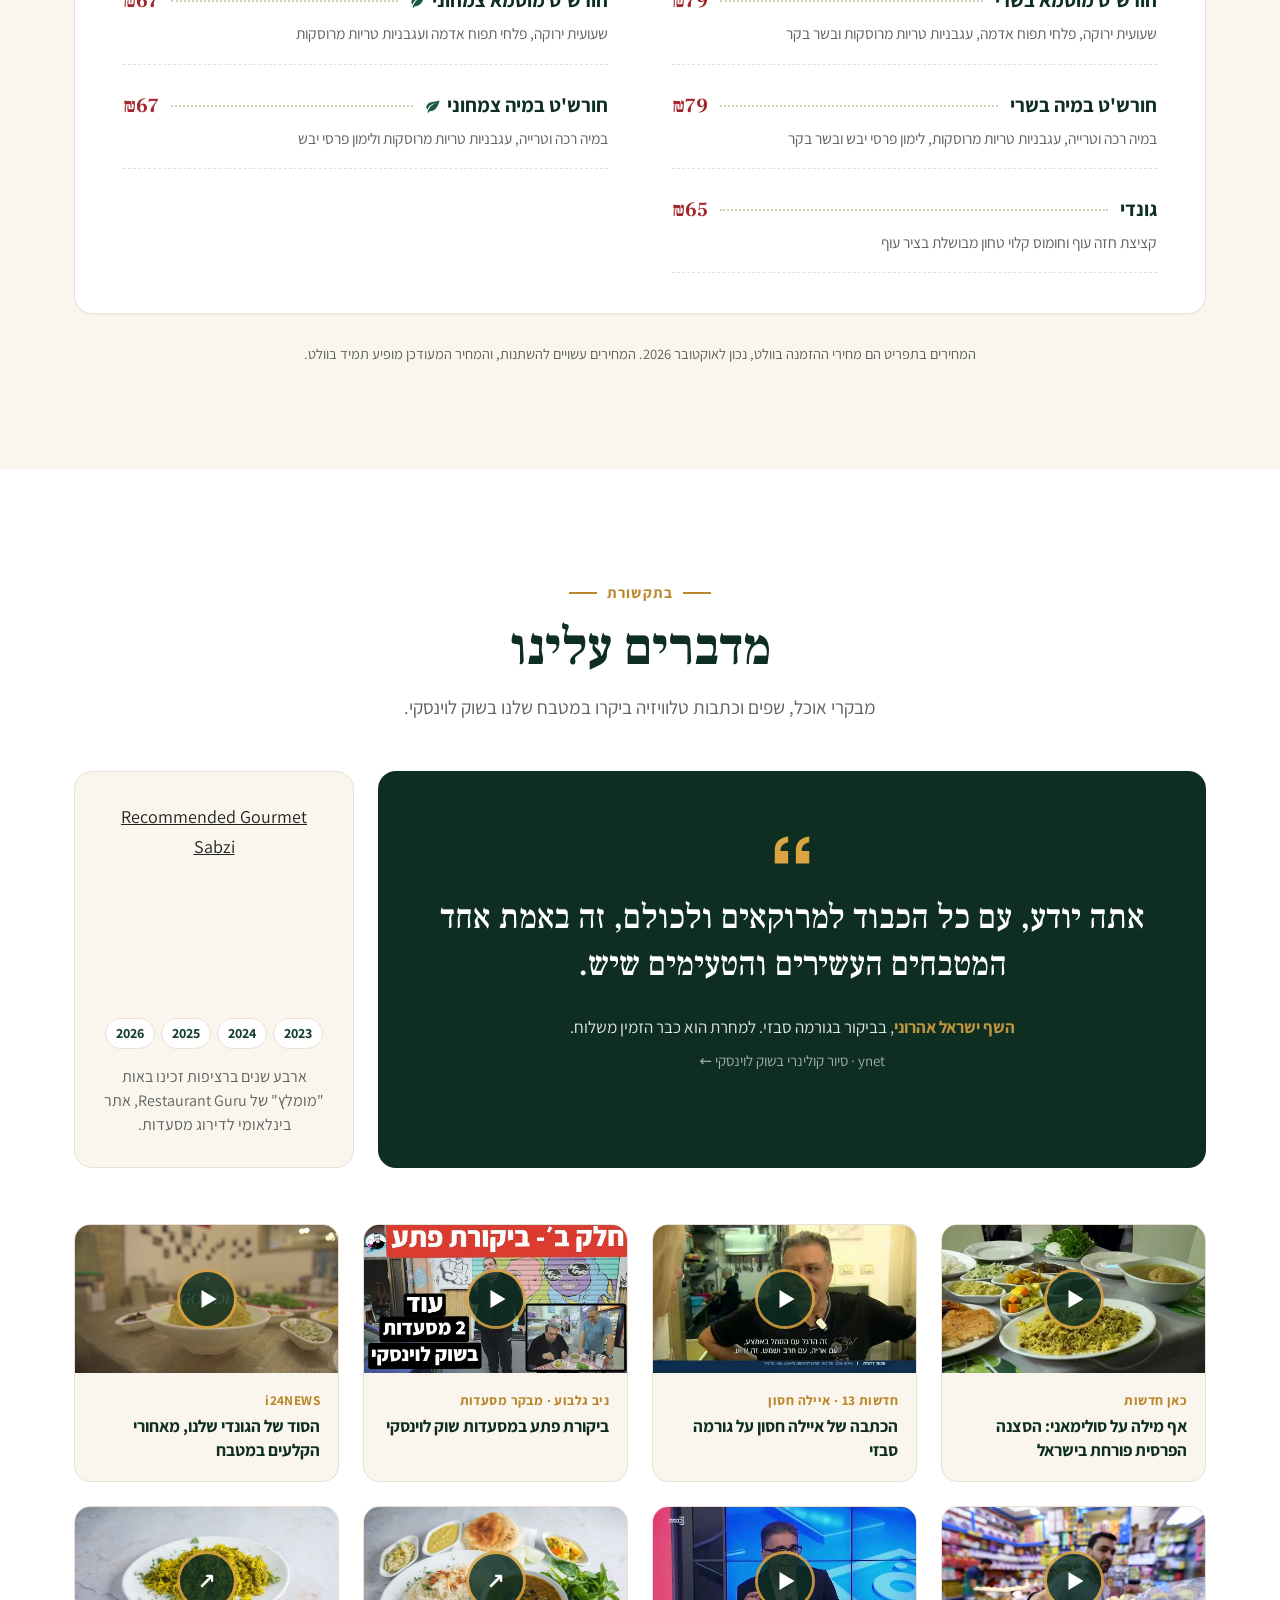
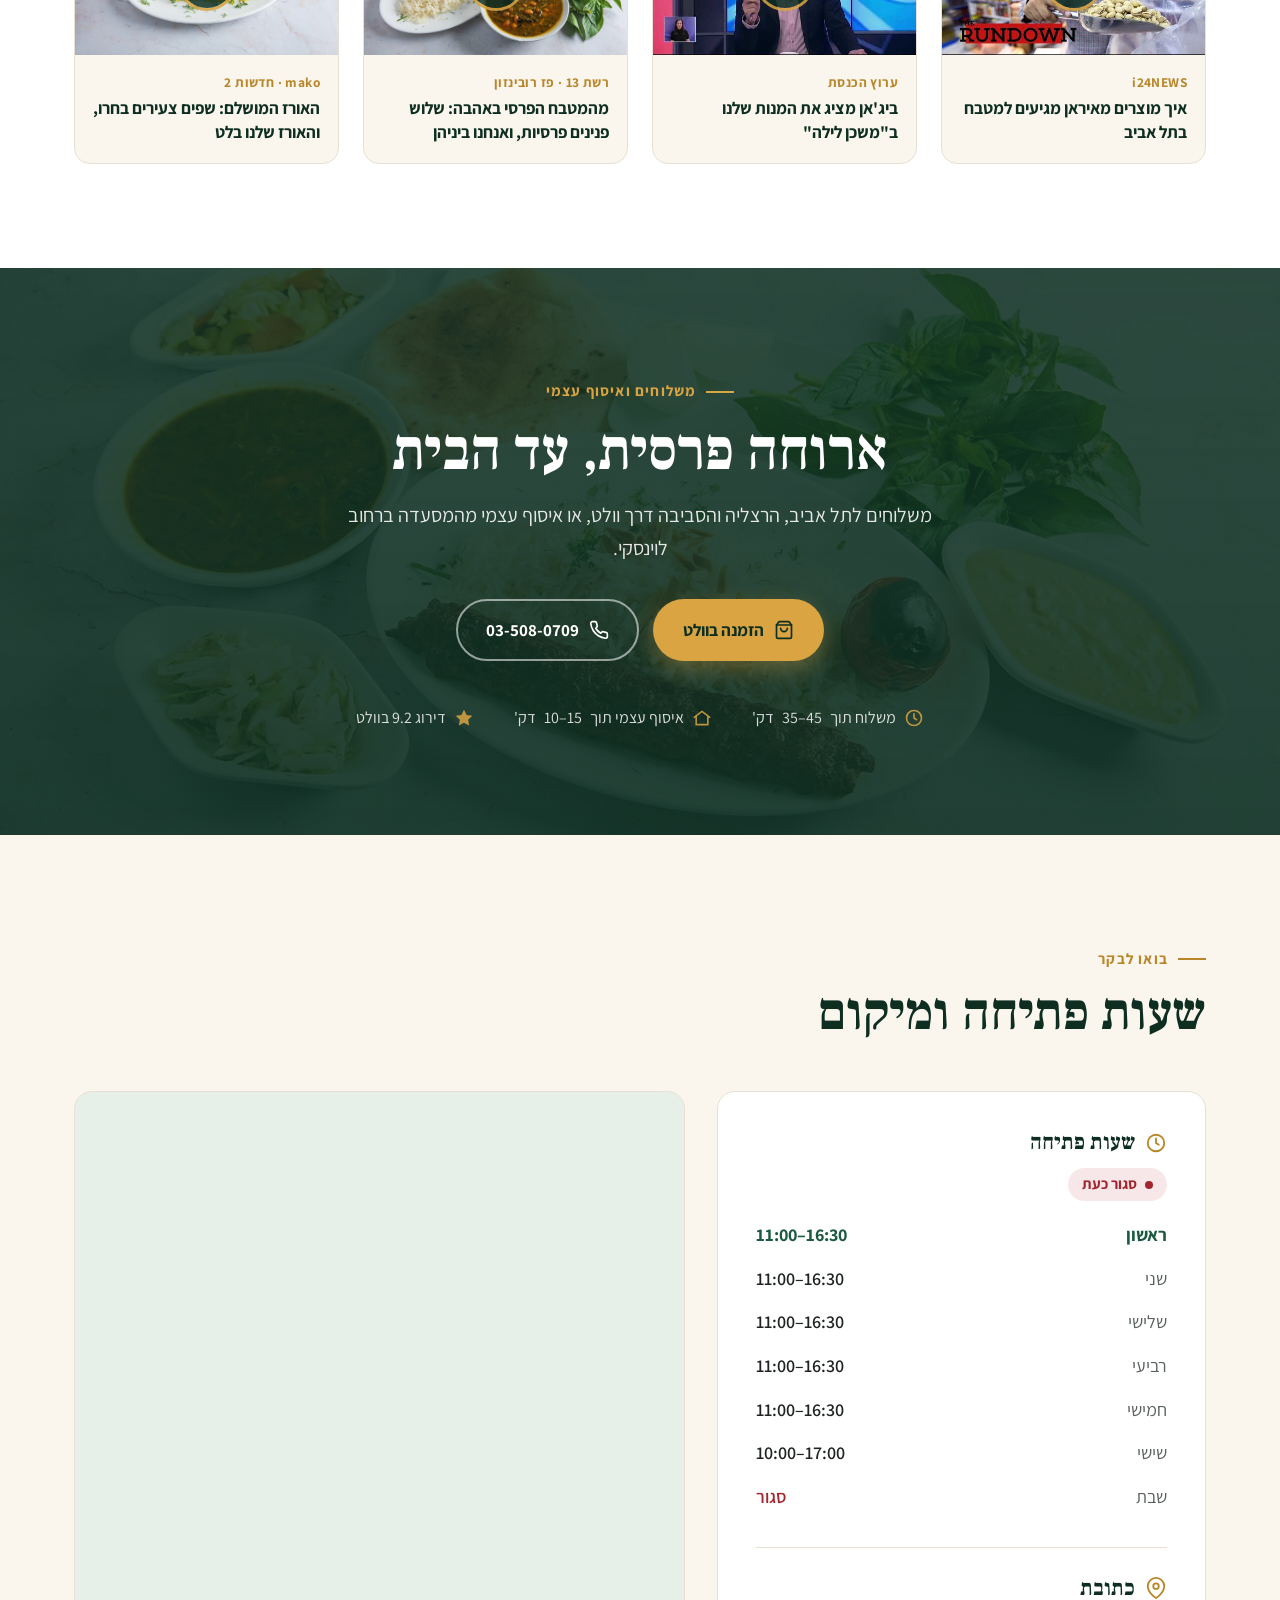
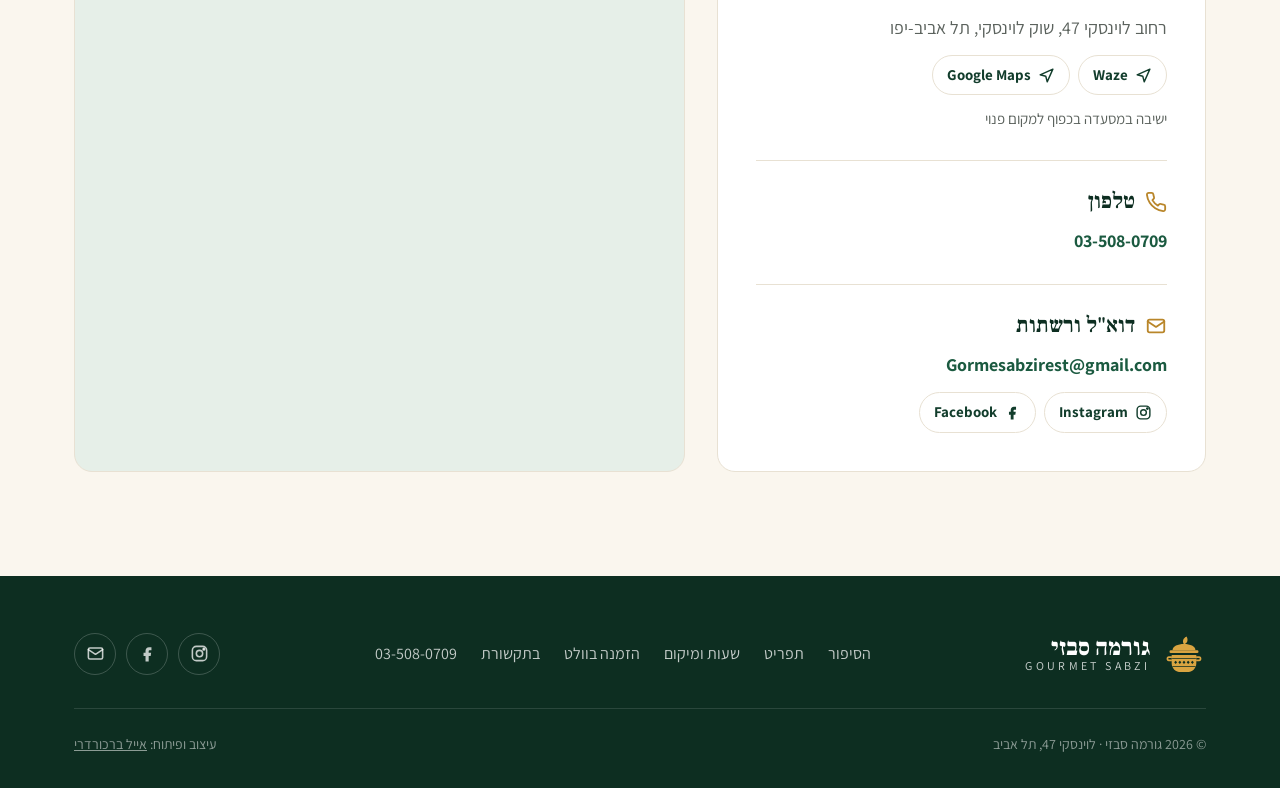
==== commit 7607224e: "Show Restaurant Guru award as four years in a row (2023-2026) Co-Authored-By: Claude Opus 5.5 <norep" ====
--- a/index.html
+++ b/index.html
@@ -49,7 +49,7 @@
   "email": "Gormesabzirest@gmail.com",
   "foundingDate": "2016",
   "founder": {"@type": "Person", "name": "Bijan Barhordary"},
-  "award": "Restaurant Guru Recommended 2026",
+  "award": ["Restaurant Guru Recommended 2023", "Restaurant Guru Recommended 2024", "Restaurant Guru Recommended 2025", "Restaurant Guru Recommended 2026"],
   "sameAs": ["https://www.facebook.com/gormesabzirestaurant/", "https://www.instagram.com/gorme_sabzi_rest/"],
   "geo": {"@type": "GeoCoordinates", "latitude": 32.0597676, "longitude": 34.7723295},
   "address": {
@@ -358,6 +358,8 @@
   background: var(--cream); border: 1px solid var(--line); border-radius: var(--radius); padding: 30px 22px;
 }
 .award-badge { width: 186px; height: 200px; }
+.award-years { display: flex; flex-wrap: wrap; justify-content: center; gap: 6px; margin: 0; padding: 0; list-style: none; }
+.award-years li { padding: 3px 10px; border: 1px solid var(--line); border-radius: 999px; background: var(--paper); color: var(--green-800); font-size: 14px; font-weight: 700; }
 .award p { margin: 0; font-size: 16px; line-height: 1.5; color: var(--ink-soft); }
 .press-grid { display: grid; grid-template-columns: repeat(4, 1fr); gap: 24px; }
 .pcard {
@@ -882,7 +884,10 @@
         <div class="award-badge">
           <a id="b-circledLeaves27" target="_blank" rel="noopener" href="https://restaurantguru.com/Gourmet-Sabzi-Tel-Aviv-Yafo" class="b-circledLeaves27--light b-circledLeaves27--2025" dir="ltr" lang="en"> <span class="b-circledLeaves27__title">Recommended</span> <span class="b-circledLeaves27__separator"></span> <span class="b-circledLeaves27__name">Gourmet Sabzi</span></a>
         </div>
-        <p data-i18n="award.text">זכינו באות "מומלץ" של Restaurant&nbsp;Guru, אתר בינלאומי לדירוג מסעדות.</p>
+        <ul class="award-years">
+          <li class="num">2023</li><li class="num">2024</li><li class="num">2025</li><li class="num">2026</li>
+        </ul>
+        <p data-i18n="award.text">ארבע שנים ברציפות זכינו באות "מומלץ" של Restaurant&nbsp;Guru, אתר בינלאומי לדירוג מסעדות.</p>
       </div>
     </div>
 
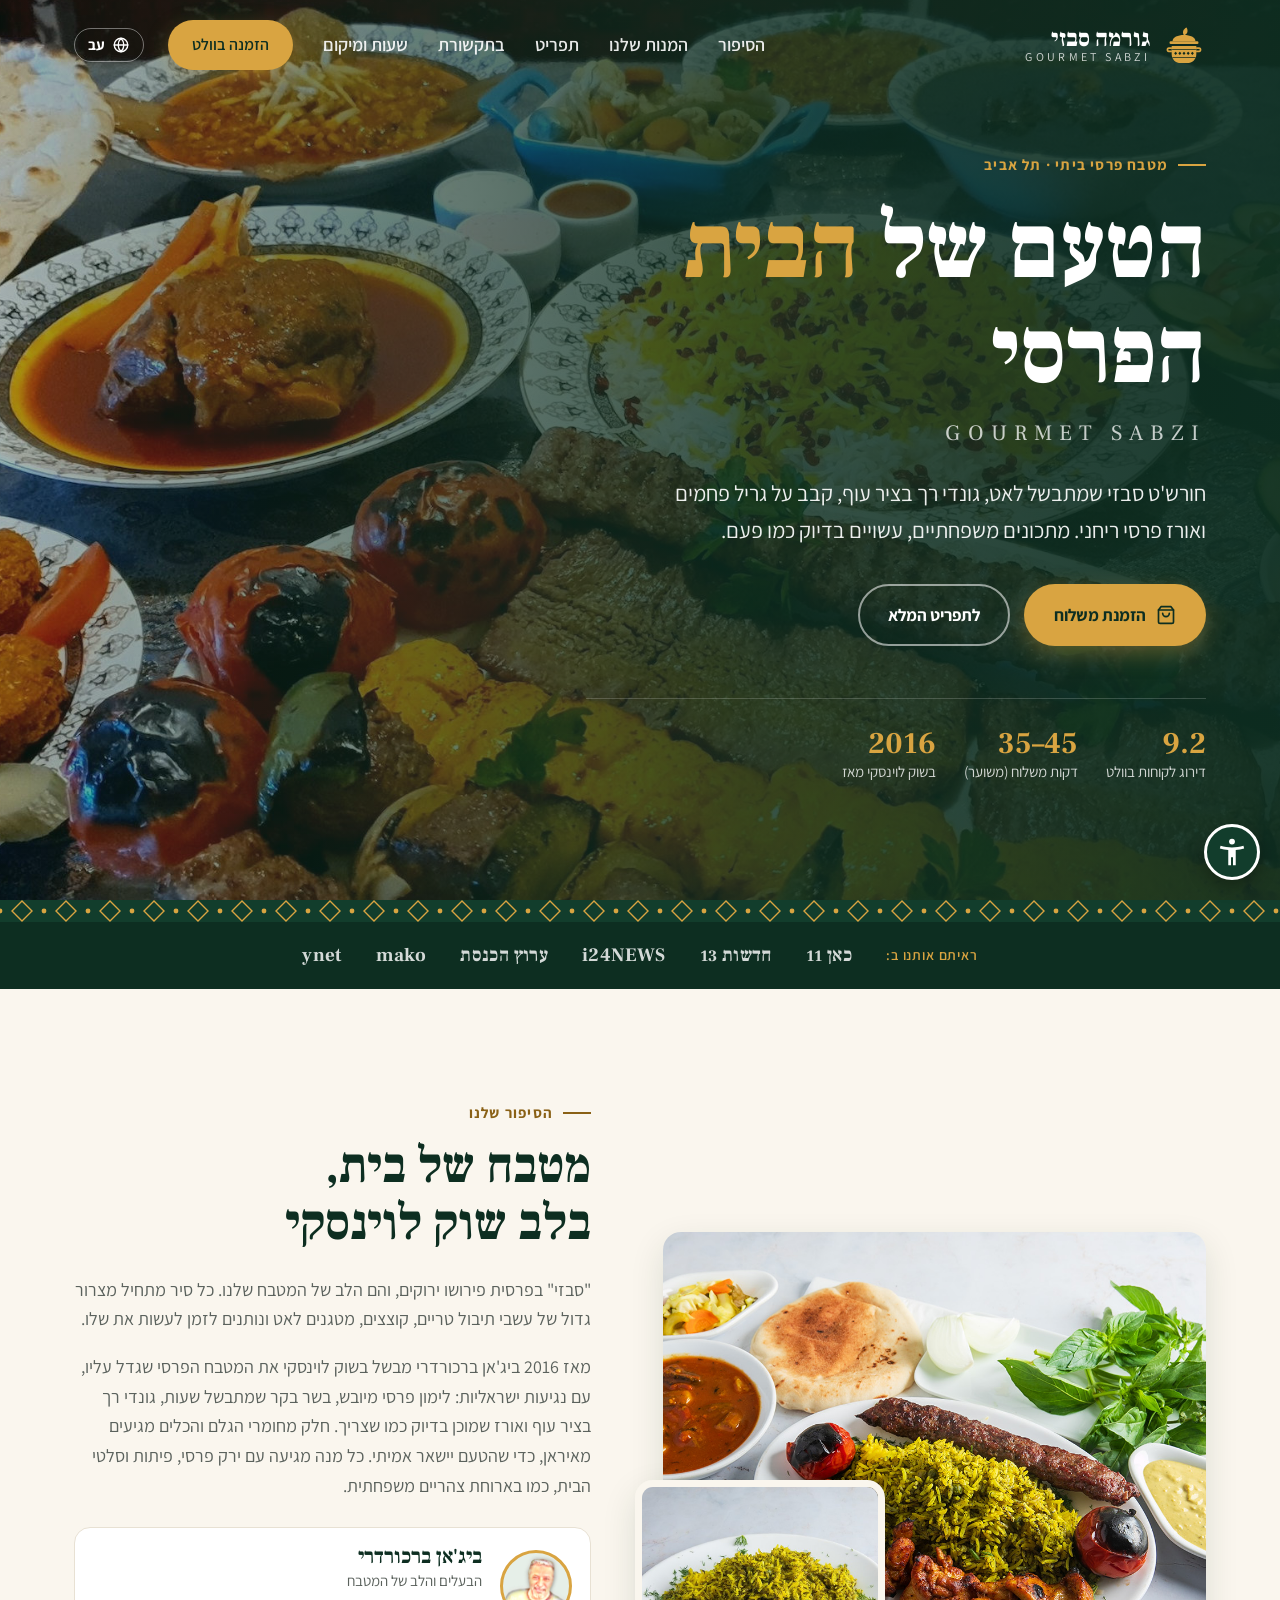
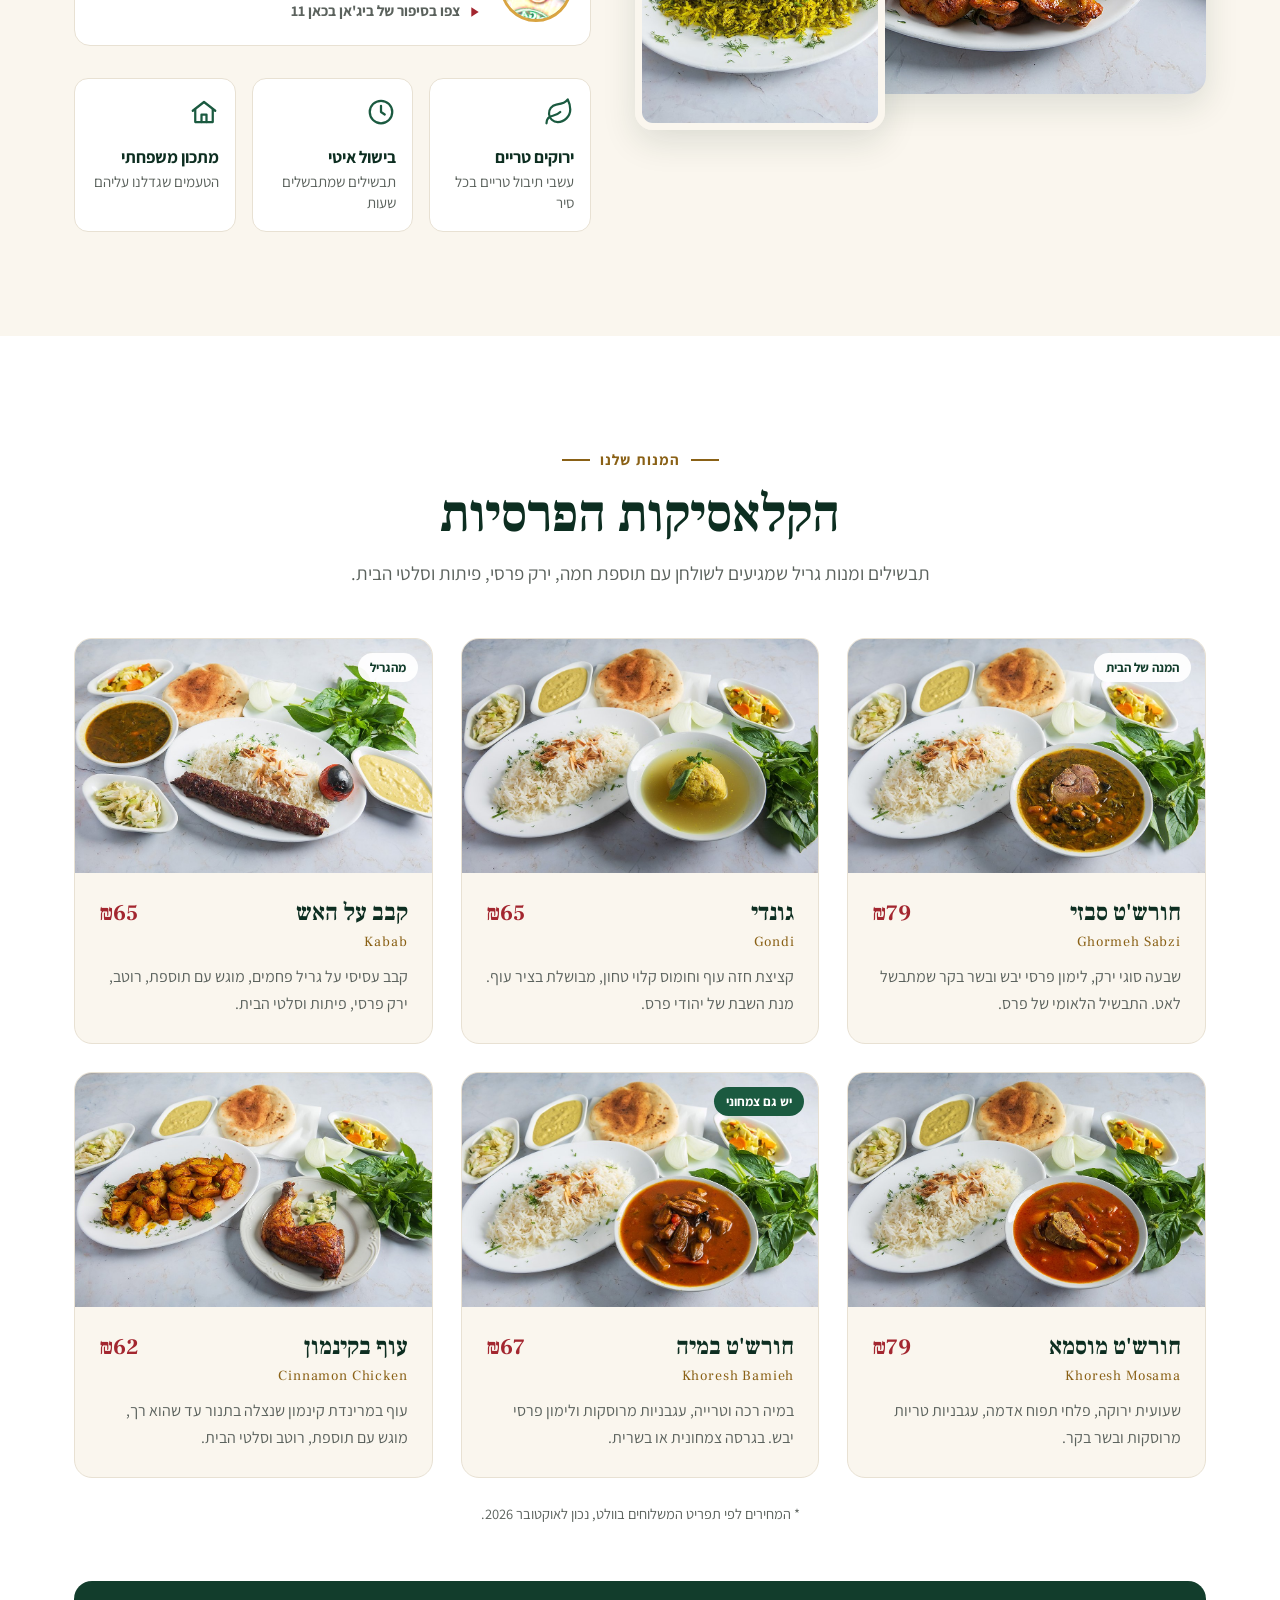
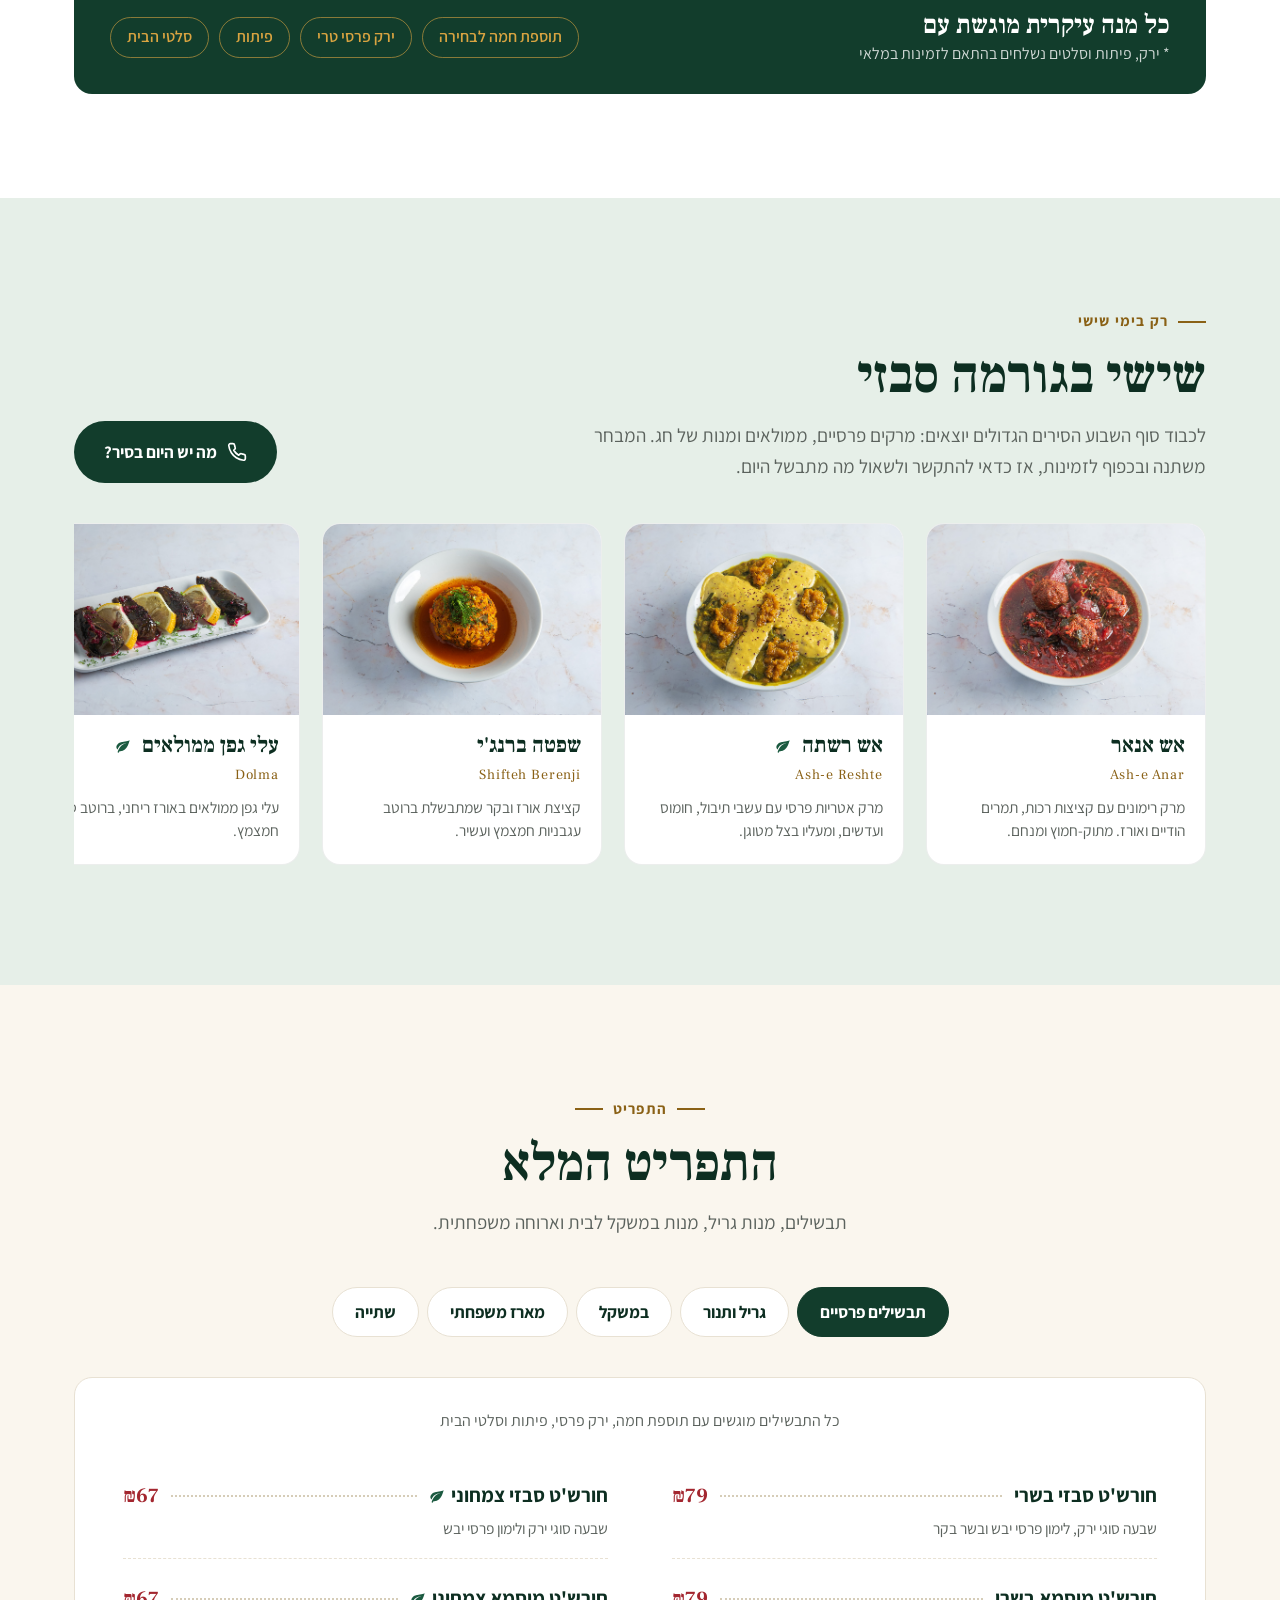
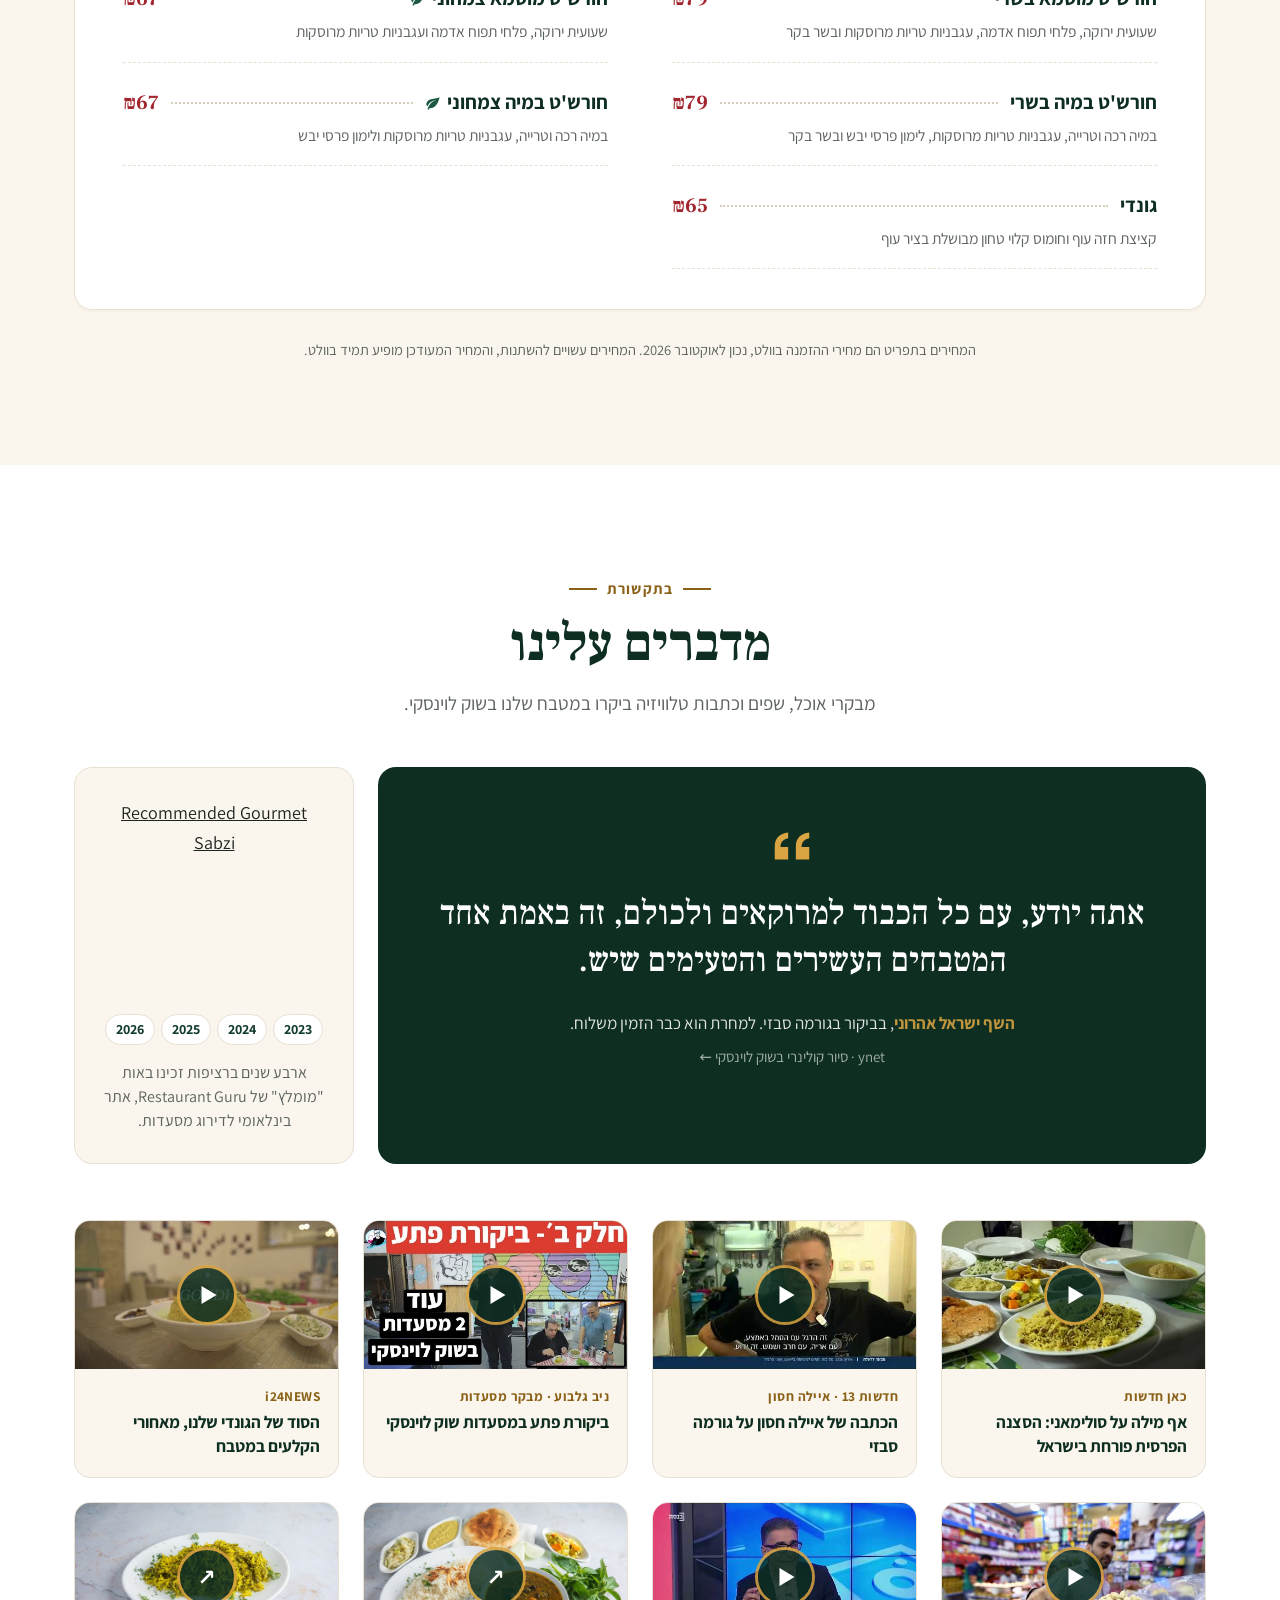
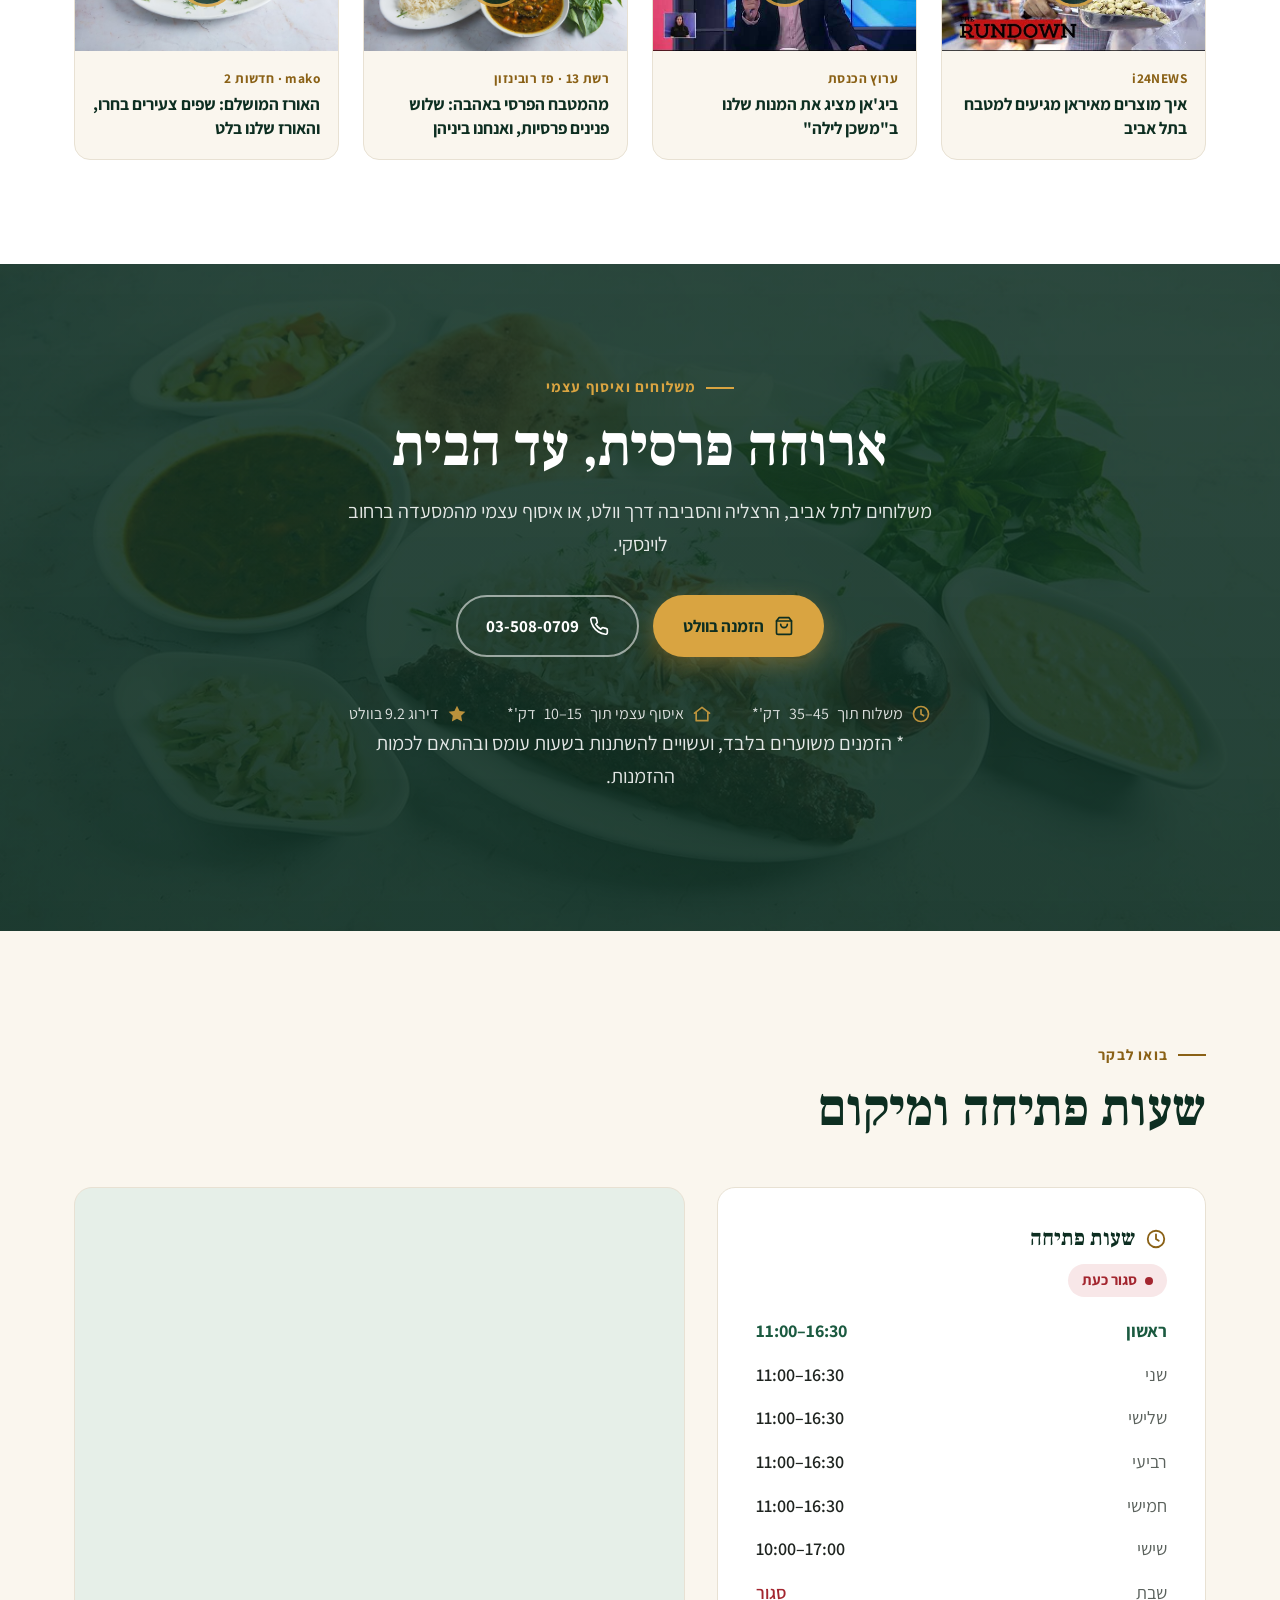
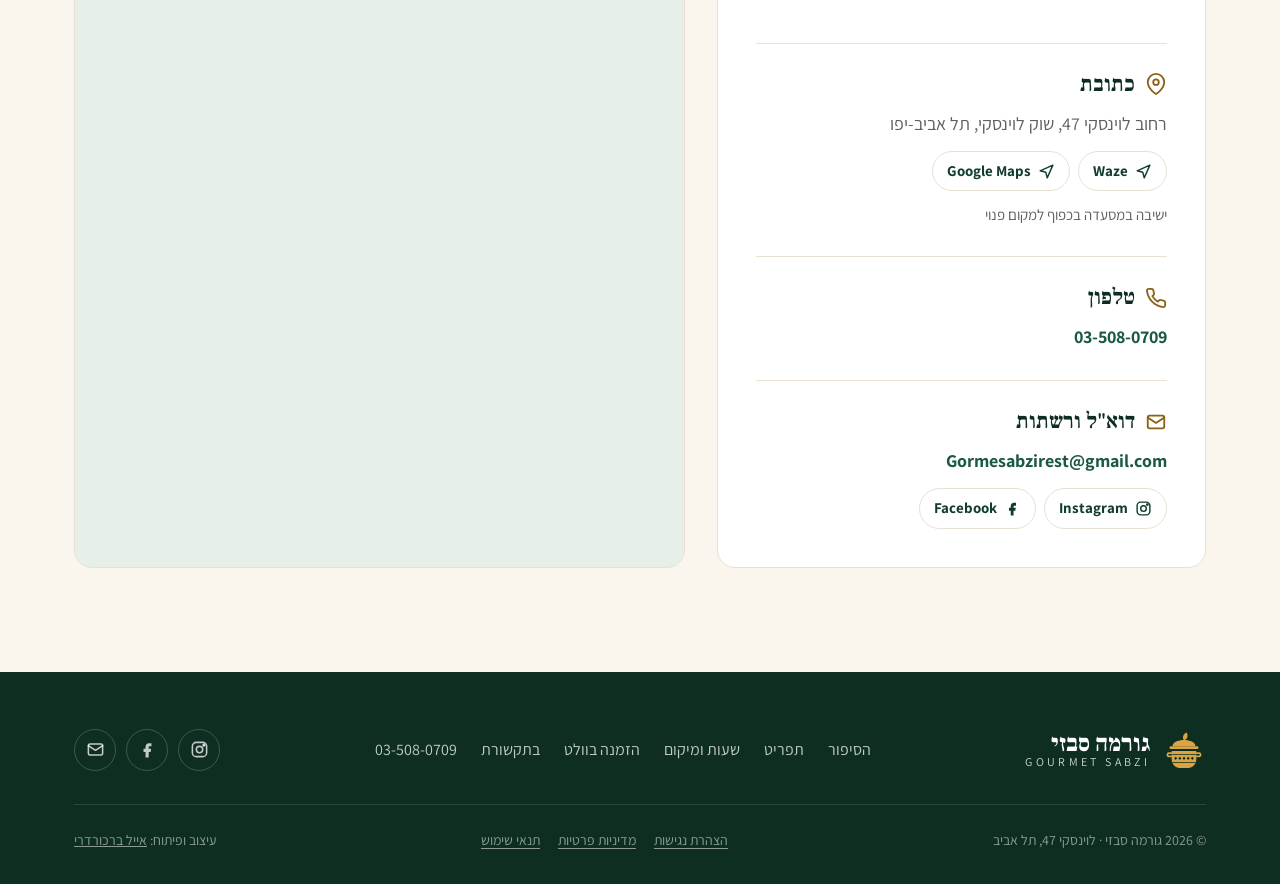
==== commit 0400c10b: "Add accessibility menu, legal pages and delivery time disclaimer - Accessibility menu on every page " ====
--- a/index.html
+++ b/index.html
@@ -4,6 +4,7 @@
 <meta charset="utf-8">
 <meta name="viewport" content="width=device-width, initial-scale=1">
 <script>
+  document.documentElement.classList.add('js');
   // Switch direction for a saved or linked language before the first paint (i18n.js fills in the text)
   (function () {
     try {
@@ -34,6 +35,8 @@
 <!-- Restaurant Guru badge styles; loaded without delaying the page -->
 <link rel="stylesheet" href="https://awards.infcdn.net/2024/badge-circledLeaves27.css" media="print" onload="this.media='all'">
 <noscript><link rel="stylesheet" href="https://awards.infcdn.net/2024/badge-circledLeaves27.css"></noscript>
+<link rel="stylesheet" href="a11y.css">
+<script src="a11y.js"></script>
 
 <script type="application/ld+json">
 {
@@ -72,7 +75,7 @@
   --green-700: #1b5a40;
   --green-100: #e6efe8;
   --saffron: #d9a441;
-  --saffron-dark: #b9862a;
+  --saffron-dark: #8a6116;
   --pomegranate: #a3262f;
   --cream: #faf6ee;
   --paper: #ffffff;
@@ -87,40 +90,43 @@
 }
 
 * { box-sizing: border-box; }
+/* Display headings are already large, so the text-size buttons grow them to at most 150% */
+html { --dfs: min(var(--fs, 1), 1.5); }
 html { scroll-behavior: smooth; scroll-padding-top: 80px; }
 body {
   margin: 0;
   font-family: var(--sans);
-  font-size: 18px;
+  font-size: calc(18px * var(--fs, 1));
   line-height: 1.65;
+  overflow-wrap: break-word;
   color: var(--ink);
   background: var(--cream);
   -webkit-font-smoothing: antialiased;
 }
 img { max-width: 100%; display: block; }
 a { color: inherit; }
-h1, h2, h3 { font-family: var(--serif); line-height: 1.15; margin: 0; }
+h1, h2, h3 { font-family: var(--serif); line-height: 1.15; margin: 0; overflow-wrap: anywhere; }
 .wrap { max-width: var(--max); margin: 0 auto; padding: 0 24px; }
 .eyebrow {
   display: inline-flex; align-items: center; gap: 10px;
-  font-weight: 700; font-size: 15px; letter-spacing: .08em;
+  font-weight: 700; font-size: calc(15px * var(--fs, 1)); letter-spacing: .08em;
   color: var(--saffron-dark); text-transform: uppercase;
 }
 .eyebrow::before { content: ""; width: 28px; height: 2px; background: currentColor; }
 .section { padding: 104px 0; }
 .section-head { max-width: 640px; margin-bottom: 48px; }
-.section-head h2 { font-size: clamp(34px, 4.5vw, 52px); margin: 12px 0 14px; color: var(--green-900); }
-.section-head p { color: var(--ink-soft); margin: 0; font-size: 19px; }
+.section-head h2 { font-size: calc(clamp(34px, 4.5vw, 52px) * var(--dfs, 1)); margin: 12px 0 14px; color: var(--green-900); }
+.section-head p { color: var(--ink-soft); margin: 0; font-size: calc(19px * var(--fs, 1)); }
 .center { text-align: center; margin-inline: auto; }
 .center .eyebrow::after { content: ""; width: 28px; height: 2px; background: currentColor; }
 
 /* Buttons */
 .btn {
   display: inline-flex; align-items: center; justify-content: center; gap: 10px;
-  padding: 15px 28px; border-radius: 999px; font-weight: 700; font-size: 17px;
+  padding: 15px 28px; border-radius: 999px; font-weight: 700; font-size: calc(17px * var(--fs, 1));
   text-decoration: none; border: 2px solid transparent; cursor: pointer;
   transition: transform .2s, background .2s, color .2s, box-shadow .2s;
-  white-space: nowrap;
+  text-align: center;
 }
 .btn:hover { transform: translateY(-2px); }
 .btn svg { width: 20px; height: 20px; flex: none; }
@@ -132,7 +138,9 @@
 .btn-green:hover { background: var(--green-700); }
 
 /* Header */
+/* The fixed header grows to at most 125% with the text-size buttons, so the bar always fits */
 .header {
+  --hfs: min(var(--fs, 1), 1.25); font-size: calc(18px * var(--hfs));
   position: fixed; inset: 0 0 auto 0; z-index: 50;
   transition: background .3s, box-shadow .3s, padding .3s;
   padding: 20px 0;
@@ -142,13 +150,13 @@
 .logo { display: flex; align-items: center; gap: 12px; text-decoration: none; color: #fff; }
 .logo-mark { width: 44px; height: 44px; flex: none; }
 .logo-text { display: flex; flex-direction: column; line-height: 1.05; }
-.logo-text b { font-family: "Frank Ruhl Libre", Georgia, serif; font-size: 24px; font-weight: 900; }
-.logo-text small { font-family: "Assistant", system-ui, sans-serif; font-size: 12px; letter-spacing: .28em; opacity: .8; }
+.logo-text b { font-family: "Frank Ruhl Libre", Georgia, serif; font-size: calc(24px * var(--hfs, 1)); font-weight: 900; }
+.logo-text small { font-family: "Assistant", system-ui, sans-serif; font-size: calc(12px * var(--hfs, 1)); letter-spacing: .28em; opacity: .8; }
 .nav { display: flex; align-items: center; gap: 30px; margin-inline-start: auto; }
 .nav a { color: #fff; text-decoration: none; font-weight: 600; opacity: .9; }
 .nav a:hover { opacity: 1; color: var(--saffron); }
-.nav .btn { padding: 10px 22px; font-size: 16px; opacity: 1; }
-.nav .btn:hover { color: var(--green-900); }
+.nav .btn { padding: 10px 22px; font-size: calc(16px * var(--hfs, 1)); opacity: 1; white-space: nowrap; }
+.nav .btn, .nav .btn:hover { color: var(--green-900); }
 .menu-toggle { display: none; background: none; border: 0; color: #fff; padding: 6px; cursor: pointer; }
 .menu-toggle svg { width: 30px; height: 30px; }
 
@@ -166,15 +174,15 @@
 .hero .wrap { position: relative; z-index: 2; width: 100%; padding-top: 110px; padding-bottom: 80px; }
 .hero-content { max-width: 620px; }
 .hero .eyebrow { color: var(--saffron); }
-.hero h1 { font-size: clamp(46px, 7.4vw, 92px); font-weight: 900; margin: 18px 0 8px; }
+.hero h1 { font-size: calc(clamp(46px, 7.4vw, 92px) * var(--dfs, 1)); font-weight: 900; margin: 18px 0 8px; }
 .hero h1 span { color: var(--saffron); }
-.hero .latin { font-family: "Frank Ruhl Libre", Georgia, serif; font-size: clamp(18px, 2vw, 22px); letter-spacing: .32em; opacity: .75; margin-bottom: 24px; }
-.hero p.lead { font-size: clamp(19px, 2vw, 22px); opacity: .92; margin: 0 0 36px; max-width: 540px; }
+.hero .latin { font-family: "Frank Ruhl Libre", Georgia, serif; font-size: calc(clamp(18px, 2vw, 22px) * var(--fs, 1)); letter-spacing: .32em; opacity: .75; margin-bottom: 24px; }
+.hero p.lead { font-size: calc(clamp(19px, 2vw, 22px) * var(--fs, 1)); opacity: .92; margin: 0 0 36px; max-width: 540px; }
 .hero-actions { display: flex; flex-wrap: wrap; gap: 14px; }
 .hero-meta { display: flex; flex-wrap: wrap; gap: 28px; margin-top: 52px; padding-top: 28px; border-top: 1px solid rgba(255,255,255,.18); }
 .hero-meta div { display: flex; flex-direction: column; }
-.hero-meta b { font-family: var(--serif); font-size: 30px; color: var(--saffron); line-height: 1.1; }
-.hero-meta span { font-size: 15px; opacity: .8; }
+.hero-meta b { font-family: var(--serif); font-size: calc(30px * var(--fs, 1)); color: var(--saffron); line-height: 1.1; }
+.hero-meta span { font-size: calc(15px * var(--fs, 1)); opacity: .8; }
 
 /* Pattern band */
 .pattern {
@@ -184,24 +192,24 @@
 }
 
 /* About */
-.about-grid { display: grid; grid-template-columns: 1.05fr 1fr; gap: 72px; align-items: center; }
+.about-grid { display: grid; grid-template-columns: minmax(0, 1.05fr) minmax(0, 1fr); gap: 72px; align-items: center; }
 .about-media { position: relative; }
 .about-media img { border-radius: var(--radius); box-shadow: var(--shadow); aspect-ratio: 4/3.4; object-fit: cover; width: 100%; }
 .about-media .float {
   position: absolute; width: 46%; bottom: -36px; inset-inline-end: -28px; border: 7px solid var(--cream);
   border-radius: var(--radius); aspect-ratio: 1; object-fit: cover; box-shadow: var(--shadow);
 }
-.about-text h2 { font-size: clamp(34px, 4.5vw, 50px); color: var(--green-900); margin: 12px 0 22px; }
+.about-text h2 { font-size: calc(clamp(34px, 4.5vw, 50px) * var(--dfs, 1)); color: var(--green-900); margin: 12px 0 22px; }
 .about-text p { color: var(--ink-soft); margin: 0 0 18px; }
-.pillars { display: grid; grid-template-columns: repeat(3, 1fr); gap: 16px; margin-top: 32px; }
+.pillars { display: grid; grid-template-columns: repeat(3, minmax(0, 1fr)); gap: 16px; margin-top: 32px; }
 .pillar { background: var(--paper); border: 1px solid var(--line); border-radius: 14px; padding: 18px 16px; }
 .pillar svg { width: 30px; height: 30px; color: var(--green-700); margin-bottom: 8px; }
-.pillar b { display: block; font-size: 17px; color: var(--green-900); }
-.pillar span { font-size: 15px; color: var(--ink-soft); line-height: 1.4; display: block; }
+.pillar b { display: block; font-size: calc(17px * var(--fs, 1)); color: var(--green-900); }
+.pillar span { font-size: calc(15px * var(--fs, 1)); color: var(--ink-soft); line-height: 1.4; display: block; }
 
 /* Signature dishes */
 .signature { background: var(--paper); }
-.dish-grid { display: grid; grid-template-columns: repeat(3, 1fr); gap: 28px; }
+.dish-grid { display: grid; grid-template-columns: repeat(3, minmax(0, 1fr)); gap: 28px; }
 .dish {
   background: var(--cream); border-radius: var(--radius); overflow: hidden;
   border: 1px solid var(--line); display: flex; flex-direction: column;
@@ -213,30 +221,30 @@
 .dish:hover .dish-img img { transform: scale(1.06); }
 .tag {
   position: absolute; top: 14px; inset-inline-start: 14px; background: rgba(255,255,255,.94); color: var(--green-800);
-  font-size: 13px; font-weight: 700; padding: 4px 12px; border-radius: 999px;
+  font-size: calc(13px * var(--fs, 1)); font-weight: 700; padding: 4px 12px; border-radius: 999px;
 }
 .tag.veg { background: var(--green-700); color: #fff; }
 .dish-body { padding: 22px 24px 26px; display: flex; flex-direction: column; flex: 1; }
 .dish-body .row { display: flex; justify-content: space-between; align-items: baseline; gap: 12px; }
-.dish-body h3 { font-size: 24px; color: var(--green-900); }
-.dish-body .fa { font-family: "Frank Ruhl Libre", "Vazirmatn", Georgia, serif; font-size: 14px; color: var(--saffron-dark); letter-spacing: .06em; }
-.price { font-family: var(--serif); font-weight: 700; font-size: 22px; color: var(--pomegranate); white-space: nowrap; }
-.dish-body p { color: var(--ink-soft); font-size: 16px; margin: 10px 0 0; }
+.dish-body h3 { font-size: calc(24px * var(--fs, 1)); color: var(--green-900); }
+.dish-body .fa { font-family: "Frank Ruhl Libre", "Vazirmatn", Georgia, serif; font-size: calc(14px * var(--fs, 1)); color: var(--saffron-dark); letter-spacing: .06em; }
+.price { font-family: var(--serif); font-weight: 700; font-size: calc(22px * var(--fs, 1)); color: var(--pomegranate); white-space: nowrap; }
+.dish-body p { color: var(--ink-soft); font-size: calc(16px * var(--fs, 1)); margin: 10px 0 0; }
 
 /* Served with strip */
 .served {
   margin-top: 56px; background: var(--green-800); color: #fff; border-radius: var(--radius);
   padding: 30px 36px; display: flex; align-items: center; justify-content: space-between; gap: 28px; flex-wrap: wrap;
 }
-.served h3 { font-size: 26px; }
-.served h3 small { display: block; font-family: var(--sans); font-size: 16px; font-weight: 400; opacity: .8; margin-top: 4px; }
+.served h3 { font-size: calc(26px * var(--fs, 1)); }
+.served h3 small { display: block; font-family: var(--sans); font-size: calc(16px * var(--fs, 1)); font-weight: 400; opacity: .8; margin-top: 4px; }
 .served ul { list-style: none; display: flex; flex-wrap: wrap; gap: 10px; margin: 0; padding: 0; }
-.served li { border: 1px solid rgba(217,164,65,.6); color: var(--saffron); padding: 6px 16px; border-radius: 999px; font-weight: 600; font-size: 16px; }
+.served li { border: 1px solid rgba(217,164,65,.6); color: var(--saffron); padding: 6px 16px; border-radius: 999px; font-weight: 600; font-size: calc(16px * var(--fs, 1)); }
 
 /* Menu */
 .menu-tabs { display: flex; gap: 8px; flex-wrap: wrap; justify-content: center; margin-bottom: 40px; }
 .menu-tab {
-  font: inherit; font-weight: 700; font-size: 17px; padding: 10px 22px; border-radius: 999px;
+  font: inherit; font-weight: 700; font-size: calc(17px * var(--fs, 1)); padding: 10px 22px; border-radius: 999px;
   border: 1.5px solid var(--line); background: var(--paper); color: var(--green-900); cursor: pointer; transition: all .2s;
 }
 .menu-tab:hover { border-color: var(--green-700); }
@@ -244,26 +252,26 @@
 .menu-panel { display: none; background: var(--paper); border: 1px solid var(--line); border-radius: var(--radius); padding: 40px 48px; box-shadow: 0 2px 0 rgba(0,0,0,.02); }
 .menu-panel.active { display: block; animation: fade .35s ease; }
 @keyframes fade { from { opacity: 0; transform: translateY(8px); } to { opacity: 1; transform: none; } }
-.menu-note { text-align: center; color: var(--ink-soft); font-size: 16px; margin: -10px 0 28px; }
-.menu-list { display: grid; grid-template-columns: 1fr 1fr; gap: 6px 64px; }
+.menu-note { text-align: center; color: var(--ink-soft); font-size: calc(16px * var(--fs, 1)); margin: -10px 0 28px; }
+.menu-list { display: grid; grid-template-columns: minmax(0, 1fr) minmax(0, 1fr); gap: 6px 64px; }
 .menu-item { padding: 18px 0; border-bottom: 1px dashed var(--line); }
 .menu-item .top { display: flex; align-items: baseline; gap: 12px; }
-.menu-item h4 { margin: 0; font-size: 20px; font-weight: 700; color: var(--green-900); }
+.menu-item h3 { margin: 0; font-family: var(--sans); font-size: calc(20px * var(--fs, 1)); font-weight: 700; line-height: 1.4; color: var(--green-900); }
 .menu-item .dots { flex: 1; border-bottom: 2px dotted #d6cdb8; transform: translateY(-5px); min-width: 20px; }
-.menu-item .price { font-size: 20px; }
-.menu-item p { margin: 4px 0 0; color: var(--ink-soft); font-size: 15.5px; line-height: 1.5; }
+.menu-item .price { font-size: calc(20px * var(--fs, 1)); }
+.menu-item p { margin: 4px 0 0; color: var(--ink-soft); font-size: calc(15.5px * var(--fs, 1)); line-height: 1.5; }
 .leaf { display: inline-block; width: 16px; height: 16px; vertical-align: -2px; margin-inline-start: 6px; color: var(--green-700); }
 .family {
-  display: grid; grid-template-columns: 1fr 1.1fr; gap: 0; border-radius: var(--radius); overflow: hidden;
+  display: grid; grid-template-columns: minmax(0, 1fr) minmax(0, 1.1fr); gap: 0; border-radius: var(--radius); overflow: hidden;
   background: var(--green-900); color: #fff;
 }
 .family img { width: 100%; height: 100%; object-fit: cover; min-height: 280px; }
 .family-body { padding: 44px; display: flex; flex-direction: column; justify-content: center; }
-.family-body h3 { font-size: 34px; margin: 10px 0 12px; }
+.family-body h3 { font-size: calc(34px * var(--fs, 1)); margin: 10px 0 12px; }
 .family-body p { opacity: .85; margin: 0 0 22px; }
-.family-body .price { color: var(--saffron); font-size: 40px; margin-bottom: 22px; }
+.family-body .price { color: var(--saffron); font-size: calc(40px * var(--fs, 1)); margin-bottom: 22px; }
 .family-body .btn { align-self: flex-start; }
-.price-note { text-align: center; font-size: 14.5px; line-height: 1.6; color: var(--ink-soft); max-width: 680px; margin: 28px auto 0; }
+.price-note { text-align: center; font-size: calc(14.5px * var(--fs, 1)); line-height: 1.6; color: var(--ink-soft); max-width: 680px; margin: 28px auto 0; }
 .served + .price-note, .dish-grid + .price-note { margin-top: 24px; }
 
 /* Order CTA */
@@ -271,29 +279,31 @@
   position: relative; color: #fff; text-align: center; overflow: hidden;
   background: linear-gradient(rgba(13,46,33,.86), rgba(13,46,33,.9)), url("images/kabab.jpg") center/cover;
 }
-.cta h2 { font-size: clamp(36px, 5vw, 58px); margin: 14px 0; }
-.cta p { font-size: 20px; opacity: .88; max-width: 600px; margin: 0 auto 34px; }
+.cta h2 { font-size: calc(clamp(36px, 5vw, 58px) * var(--dfs, 1)); margin: 14px 0; }
+.cta p { font-size: calc(20px * var(--fs, 1)); opacity: .88; max-width: 600px; margin: 0 auto 34px; }
 .cta .eyebrow { color: var(--saffron); }
 .cta-actions { display: flex; flex-wrap: wrap; gap: 14px; justify-content: center; }
-.delivery-facts { display: flex; justify-content: center; flex-wrap: wrap; gap: 14px 40px; margin-top: 44px; font-size: 16px; opacity: .85; }
+.delivery-facts { display: flex; justify-content: center; flex-wrap: wrap; gap: 14px 40px; margin-top: 44px; font-size: calc(16px * var(--fs, 1)); opacity: .85; }
 .delivery-facts span { display: inline-flex; align-items: center; gap: 8px; }
 .delivery-facts svg { width: 20px; height: 20px; color: var(--saffron); }
+.delivery-note { margin: 18px auto 0; max-width: 560px; font-size: calc(14.5px * var(--fs, 1)); opacity: .85; }
 
 /* Visit */
-.visit-grid { display: grid; grid-template-columns: 1fr 1.25fr; gap: 32px; align-items: stretch; }
+.visit-grid { display: grid; grid-template-columns: minmax(0, 1fr) minmax(0, 1.25fr); gap: 32px; align-items: stretch; }
 .info-card { background: var(--paper); border: 1px solid var(--line); border-radius: var(--radius); padding: 38px; }
 .info-block + .info-block { margin-top: 28px; padding-top: 28px; border-top: 1px solid var(--line); }
-.info-block h3 { font-size: 22px; color: var(--green-900); display: flex; align-items: center; gap: 10px; margin-bottom: 12px; }
+.info-block h3 { font-size: calc(22px * var(--fs, 1)); color: var(--green-900); display: flex; align-items: center; gap: 10px; margin-bottom: 12px; }
 .info-block h3 svg { width: 22px; height: 22px; color: var(--saffron-dark); }
 .info-block p { margin: 0; color: var(--ink-soft); }
-.info-block a { color: var(--green-700); font-weight: 700; text-decoration: none; }
+.info-block a { color: var(--green-700); font-weight: 700; text-decoration: none; overflow-wrap: anywhere; }
 .info-block a:hover { text-decoration: underline; }
 .hours { width: 100%; border-collapse: collapse; }
-.hours td { padding: 7px 0; color: var(--ink-soft); }
+.hours td, .hours th { padding: 7px 0; color: var(--ink-soft); }
+.hours th { text-align: start; font-weight: inherit; }
 .hours td:last-child { text-align: end; font-weight: 600; color: var(--ink); }
-.hours tr.today td { color: var(--green-700); font-weight: 700; }
+.hours tr.today td, .hours tr.today th { color: var(--green-700); font-weight: 700; }
 .hours tr.closed td:last-child { color: var(--pomegranate); }
-.status { display: inline-flex; align-items: center; gap: 8px; font-size: 15px; font-weight: 700; padding: 4px 14px; border-radius: 999px; margin-bottom: 12px; }
+.status { display: inline-flex; align-items: center; gap: 8px; font-size: calc(15px * var(--fs, 1)); font-weight: 700; padding: 4px 14px; border-radius: 999px; margin-bottom: 12px; }
 .status::before { content: ""; width: 8px; height: 8px; border-radius: 50%; background: currentColor; }
 .status.open { background: var(--green-100); color: var(--green-700); }
 .status.shut { background: #f8e7e8; color: var(--pomegranate); }
@@ -301,26 +311,27 @@
 .map iframe { width: 100%; height: 100%; min-height: 420px; border: 0; display: block; }
 
 /* Footer */
-.footer { background: var(--green-900); color: rgba(255,255,255,.75); padding: 56px 0 32px; font-size: 16px; }
+.footer { background: var(--green-900); color: rgba(255,255,255,.75); padding: 56px 0 32px; font-size: calc(16px * var(--fs, 1)); }
 .footer .top { display: flex; justify-content: space-between; align-items: center; gap: 28px; flex-wrap: wrap; padding-bottom: 32px; border-bottom: 1px solid rgba(255,255,255,.12); }
 .footer nav { display: flex; gap: 24px; flex-wrap: wrap; }
 .footer nav a { text-decoration: none; }
 .footer nav a:hover { color: var(--saffron); }
-.footer .bottom { padding-top: 24px; display: flex; justify-content: space-between; flex-wrap: wrap; gap: 12px; font-size: 14px; opacity: .7; }
+.footer .bottom { padding-top: 24px; display: flex; justify-content: space-between; flex-wrap: wrap; gap: 12px; font-size: calc(14px * var(--fs, 1)); opacity: .7; }
 
 /* As seen on */
 .seen-on { display: block; background: var(--green-900); color: rgba(255,255,255,.82); text-decoration: none; padding: 18px 0; }
 .seen-on .wrap { display: flex; align-items: center; justify-content: center; flex-wrap: wrap; gap: 10px 34px; }
-.seen-on span { font-family: var(--serif); font-weight: 700; font-size: 19px; letter-spacing: .02em; transition: color .2s; }
-.seen-on .seen-label { font-family: var(--sans); font-size: 14px; font-weight: 600; color: var(--saffron); letter-spacing: .06em; }
+.seen-on span { font-family: var(--serif); font-weight: 700; font-size: calc(19px * var(--fs, 1)); letter-spacing: .02em; transition: color .2s; }
+.seen-on .seen-label { font-family: var(--sans); font-size: calc(14px * var(--fs, 1)); font-weight: 600; color: var(--saffron); letter-spacing: .06em; }
 .seen-on:hover span:not(.seen-label) { color: #fff; }
 
 /* Owner */
 .owner { display: flex; align-items: center; gap: 18px; margin-top: 26px; padding: 16px 18px; background: var(--paper); border: 1px solid var(--line); border-radius: 16px; }
 .owner img { width: 72px; height: 72px; border-radius: 50%; object-fit: cover; object-position: center 20%; border: 3px solid var(--saffron); flex: none; background: var(--green-100); }
-.owner b { display: block; font-family: var(--serif); font-size: 21px; color: var(--green-900); line-height: 1.2; }
-.owner span { display: block; font-size: 15px; color: var(--ink-soft); }
-.owner-link { margin-top: 6px; display: inline-flex; align-items: center; gap: 6px; background: none; border: 0; padding: 0; font: inherit; font-size: 15.5px; font-weight: 700; color: var(--pomegranate); cursor: pointer; }
+.owner > div { min-width: 0; }
+.owner b { display: block; font-family: var(--serif); font-size: calc(21px * var(--fs, 1)); color: var(--green-900); line-height: 1.2; }
+.owner span { display: block; font-size: calc(15px * var(--fs, 1)); color: var(--ink-soft); }
+.owner-link { margin-top: 6px; display: inline-flex; align-items: center; gap: 6px; background: none; border: 0; padding: 0; font: inherit; font-size: calc(15.5px * var(--fs, 1)); font-weight: 700; color: var(--pomegranate); cursor: pointer; }
 .owner-link svg { width: 16px; height: 16px; }
 .owner-link:hover { text-decoration: underline; }
 
@@ -336,9 +347,9 @@
 .fcard { scroll-snap-align: start; background: var(--paper); border-radius: var(--radius); overflow: hidden; border: 1px solid rgba(13,46,33,.08); min-width: 280px; }
 .fcard img { width: 100%; aspect-ratio: 16/11; object-fit: cover; }
 .fcard > div { padding: 18px 20px 22px; }
-.fcard h3 { font-size: 22px; color: var(--green-900); }
-.fcard .fa { font-family: "Frank Ruhl Libre", "Vazirmatn", Georgia, serif; font-size: 14px; color: var(--saffron-dark); letter-spacing: .06em; }
-.fcard p { margin: 8px 0 0; font-size: 15.5px; color: var(--ink-soft); line-height: 1.5; }
+.fcard h3 { font-size: calc(22px * var(--fs, 1)); color: var(--green-900); }
+.fcard .fa { font-family: "Frank Ruhl Libre", "Vazirmatn", Georgia, serif; font-size: calc(14px * var(--fs, 1)); color: var(--saffron-dark); letter-spacing: .06em; }
+.fcard p { margin: 8px 0 0; font-size: calc(15.5px * var(--fs, 1)); color: var(--ink-soft); line-height: 1.5; }
 
 /* Press */
 .press { background: var(--paper); }
@@ -348,10 +359,10 @@
   background: var(--green-900); color: #fff; border-radius: var(--radius); padding: 56px 48px 40px;
 }
 .pull-quote .qmark { width: 46px; height: 46px; color: var(--saffron); margin: 0 auto 12px; }
-.pull-quote blockquote { margin: 0; font-family: var(--serif); font-size: clamp(24px, 3vw, 34px); line-height: 1.4; font-weight: 500; }
-.pull-quote figcaption { margin-top: 24px; font-size: 17px; opacity: .88; }
+.pull-quote blockquote { margin: 0; font-family: var(--serif); font-size: calc(clamp(24px, 3vw, 34px) * var(--fs, 1)); line-height: 1.4; font-weight: 500; }
+.pull-quote figcaption { margin-top: 24px; font-size: calc(17px * var(--fs, 1)); opacity: .88; }
 .pull-quote figcaption b { color: var(--saffron); }
-.pull-quote figcaption a { display: block; margin-top: 8px; color: rgba(255,255,255,.7); font-size: 15px; text-decoration: none; }
+.pull-quote figcaption a { display: block; margin-top: 8px; color: rgba(255,255,255,.7); font-size: calc(15px * var(--fs, 1)); text-decoration: none; }
 .pull-quote figcaption a:hover { color: #fff; text-decoration: underline; }
 .award {
   display: flex; flex-direction: column; align-items: center; justify-content: center; gap: 16px; text-align: center;
@@ -359,9 +370,9 @@
 }
 .award-badge { width: 186px; height: 200px; }
 .award-years { display: flex; flex-wrap: wrap; justify-content: center; gap: 6px; margin: 0; padding: 0; list-style: none; }
-.award-years li { padding: 3px 10px; border: 1px solid var(--line); border-radius: 999px; background: var(--paper); color: var(--green-800); font-size: 14px; font-weight: 700; }
-.award p { margin: 0; font-size: 16px; line-height: 1.5; color: var(--ink-soft); }
-.press-grid { display: grid; grid-template-columns: repeat(4, 1fr); gap: 24px; }
+.award-years li { padding: 3px 10px; border: 1px solid var(--line); border-radius: 999px; background: var(--paper); color: var(--green-800); font-size: calc(14px * var(--fs, 1)); font-weight: 700; }
+.award p { margin: 0; font-size: calc(16px * var(--fs, 1)); line-height: 1.5; color: var(--ink-soft); }
+.press-grid { display: grid; grid-template-columns: repeat(4, minmax(0, 1fr)); gap: 24px; }
 .pcard {
   font: inherit; text-align: start; color: inherit; text-decoration: none; cursor: pointer;
   background: var(--cream); border: 1px solid var(--line); border-radius: 16px; padding: 0 0 18px; overflow: hidden;
@@ -376,16 +387,16 @@
   background: rgba(13,46,33,.82); box-shadow: 0 0 0 3px rgba(217,164,65,.85);
 }
 .pcard .play::after { content: ""; position: absolute; inset: 50% auto auto 54%; transform: translate(-50%, -50%); border-style: solid; border-width: 9px 0 9px 15px; border-color: transparent transparent transparent #fff; }
-a.pcard .play::after { content: "↗"; border: 0; color: #fff; font-size: 22px; font-weight: 700; inset: 50% auto auto 50%; line-height: 1; }
-.pcard .outlet { display: block; padding: 16px 18px 4px; font-size: 13.5px; font-weight: 700; color: var(--saffron-dark); letter-spacing: .03em; }
-.pcard .ptitle { display: block; padding: 0 18px; font-weight: 700; font-size: 17px; line-height: 1.4; color: var(--green-900); }
+a.pcard .play::after { content: "↗"; border: 0; color: #fff; font-size: calc(22px * var(--fs, 1)); font-weight: 700; inset: 50% auto auto 50%; line-height: 1; }
+.pcard .outlet { display: block; padding: 16px 18px 4px; font-size: calc(13.5px * var(--fs, 1)); font-weight: 700; color: var(--saffron-dark); letter-spacing: .03em; }
+.pcard .ptitle { display: block; padding: 0 18px; font-weight: 700; font-size: calc(17px * var(--fs, 1)); line-height: 1.4; color: var(--green-900); }
 
 /* Video modal */
 .video-modal { position: fixed; inset: 0; z-index: 100; background: rgba(5,18,12,.86); display: flex; align-items: center; justify-content: center; padding: 20px; }
 .video-modal[hidden] { display: none; }
 .video-box { width: min(980px, 100%); background: #000; border-radius: 14px; overflow: hidden; box-shadow: 0 30px 80px rgba(0,0,0,.5); }
-.video-bar { display: flex; align-items: center; justify-content: space-between; gap: 16px; padding: 10px; padding-inline-start: 14px; background: var(--green-900); color: #fff; font-weight: 600; font-size: 16px; }
-.video-close { background: none; border: 0; color: #fff; font-size: 32px; line-height: 1; cursor: pointer; padding: 0 8px; }
+.video-bar { display: flex; align-items: center; justify-content: space-between; gap: 16px; padding: 10px; padding-inline-start: 14px; background: var(--green-900); color: #fff; font-weight: 600; font-size: calc(16px * var(--fs, 1)); }
+.video-close { background: none; border: 0; color: #fff; font-size: calc(32px * var(--fs, 1)); line-height: 1; cursor: pointer; padding: 0 8px; }
 .video-frame { aspect-ratio: 16/9; }
 .video-frame iframe { width: 100%; height: 100%; border: 0; display: block; }
 
@@ -393,23 +404,26 @@
 .nav-links { display: flex; flex-wrap: wrap; gap: 8px; margin-top: 12px; }
 .info-block .chip, .chip {
   display: inline-flex; align-items: center; gap: 7px; padding: 7px 14px; border-radius: 999px;
-  border: 1.5px solid var(--line); font-size: 15px; font-weight: 700; color: var(--green-800); text-decoration: none; transition: all .2s;
+  border: 1.5px solid var(--line); font-size: calc(15px * var(--fs, 1)); font-weight: 700; color: var(--green-800); text-decoration: none; transition: all .2s;
 }
 .chip svg { width: 17px; height: 17px; }
 .info-block .chip:hover { border-color: var(--green-700); background: var(--green-100); text-decoration: none; }
-.info-block p.small { font-size: 15px; margin-top: 12px; }
+.info-block p.small { font-size: calc(15px * var(--fs, 1)); margin-top: 12px; }
 .footer .social { display: flex; gap: 10px; }
 .footer .social a { width: 42px; height: 42px; border-radius: 50%; border: 1px solid rgba(255,255,255,.2); display: grid; place-items: center; transition: all .2s; }
 .footer .social a:hover { border-color: var(--saffron); color: var(--saffron); }
 .footer .social svg { width: 19px; height: 19px; }
 .footer .bottom a { color: inherit; }
+.footer .legal { display: flex; flex-wrap: wrap; gap: 4px 18px; }
+.footer .legal a { text-decoration: underline; text-underline-offset: 3px; }
+.footer .legal a:hover { color: var(--saffron); }
 
 /* Language switcher */
 .lang { position: relative; flex: none; }
 .lang-btn {
   display: inline-flex; align-items: center; gap: 7px; padding: 7px 13px; border-radius: 999px;
   border: 1.5px solid rgba(255,255,255,.4); background: transparent; color: #fff;
-  font: inherit; font-size: 15px; font-weight: 700; line-height: 1; cursor: pointer; transition: border-color .2s, color .2s;
+  font: inherit; font-size: calc(15px * var(--hfs, 1)); font-weight: 700; line-height: 1; cursor: pointer; transition: border-color .2s, color .2s;
 }
 .lang-btn:hover, .lang-btn[aria-expanded="true"] { border-color: var(--saffron); color: var(--saffron); }
 .lang-btn svg { width: 18px; height: 18px; flex: none; }
@@ -421,9 +435,10 @@
 .lang-menu button {
   width: 100%; display: flex; align-items: center; justify-content: space-between; gap: 14px;
   padding: 10px 12px; border: 0; border-radius: 10px; background: none; cursor: pointer;
-  font: inherit; font-size: 16px; font-weight: 600; line-height: 1.3; color: var(--green-900); text-align: start;
-}
-.lang-menu button:hover, .lang-menu button:focus-visible { background: var(--green-100); outline: none; }
+  font: inherit; font-size: calc(16px * var(--fs, 1)); font-weight: 600; line-height: 1.3; color: var(--green-900); text-align: start;
+}
+.lang-menu button:hover, .lang-menu button:focus-visible { background: var(--green-100); }
+.lang-menu button:focus-visible { outline-offset: -3px; box-shadow: none; }
 .lang-menu button[aria-checked="true"] { color: var(--green-700); }
 .lang-menu button[aria-checked="true"]::after { content: "✓"; color: var(--saffron-dark); font-weight: 700; }
 .lang-menu [lang="he"] { font-family: "Assistant", system-ui, sans-serif; }
@@ -431,7 +446,7 @@
 
 /* English and Farsi */
 .i18n-pending body { visibility: hidden; }
-html[lang="en"] .hero h1 { font-size: clamp(42px, 6.4vw, 80px); }
+html[lang="en"] .hero h1 { font-size: calc(clamp(42px, 6.4vw, 80px) * var(--dfs, 1)); }
 html[lang="en"] .dish-body .fa, html[lang="en"] .fcard .fa { letter-spacing: 0; }
 @media (min-width: 641px) {
   html[dir="ltr"] .hero::before { background: linear-gradient(90deg, rgba(13,46,33,.94) 0%, rgba(13,46,33,.82) 42%, rgba(13,46,33,.35) 100%); }
@@ -451,65 +466,72 @@
 .mobile-bar { display: none; }
 
 /* Reveal */
-.reveal { opacity: 0; transform: translateY(24px); transition: opacity .7s ease, transform .7s ease; }
-.reveal.in { opacity: 1; transform: none; }
+/* Hidden only when scripts run, so the content never depends on them */
+.js .reveal { opacity: 0; transform: translateY(24px); transition: opacity .7s ease, transform .7s ease; }
+.js .reveal.in { opacity: 1; transform: none; }
 @media (prefers-reduced-motion: reduce) {
-  .reveal { opacity: 1; transform: none; transition: none; }
+  .js .reveal { opacity: 1; transform: none; transition: none; }
   html { scroll-behavior: auto; }
 }
 
 /* Responsive */
+@media (max-width: 1280px) {
+  .header { --hfs: min(var(--fs, 1), 1.1); }
+}
 @media (max-width: 1100px) {
+  .header { --hfs: 1; }
   .nav { gap: 20px; }
-  .nav a { font-size: 15.5px; }
+  .nav a { font-size: calc(15.5px * var(--hfs, 1)); }
 }
 @media (max-width: 1000px) {
-  .about-grid { grid-template-columns: 1fr; gap: 64px; }
+  .about-grid { grid-template-columns: minmax(0, 1fr); gap: 64px; }
   .about-media { max-width: 640px; }
-  .dish-grid { grid-template-columns: 1fr 1fr; }
-  .visit-grid { grid-template-columns: 1fr; }
-  .menu-list { grid-template-columns: 1fr; }
-  .press-grid { grid-template-columns: 1fr 1fr; }
+  .dish-grid { grid-template-columns: minmax(0, 1fr) minmax(0, 1fr); }
+  .visit-grid { grid-template-columns: minmax(0, 1fr); }
+  .menu-list { grid-template-columns: minmax(0, 1fr); }
+  .press-grid { grid-template-columns: minmax(0, 1fr) minmax(0, 1fr); }
 }
 @media (max-width: 940px) {
+  .header { --hfs: min(var(--fs, 1), 1.25); }
   .menu-toggle { display: block; }
   .nav {
     position: fixed; inset: 0 0 auto 0; top: 0; padding: 90px 24px 32px; flex-direction: column; align-items: stretch; gap: 6px;
-    background: var(--green-900); transform: translateY(-105%); transition: transform .35s ease; box-shadow: 0 16px 40px rgba(0,0,0,.3);
+    background: var(--green-900); transform: translateY(-105%); box-shadow: 0 16px 40px rgba(0,0,0,.3);
+    visibility: hidden; transition: transform .35s ease, visibility 0s linear .35s;
   }
-  .nav.open { transform: none; }
-  .nav a { padding: 12px 4px; font-size: 20px; border-bottom: 1px solid rgba(255,255,255,.08); }
-  .nav .btn { margin-top: 14px; padding: 14px; border: 0; }
+  .nav.open { transform: none; visibility: visible; transition: transform .35s ease; }
+  .nav a { padding: 12px 4px; font-size: calc(20px * var(--fs, 1)); border-bottom: 1px solid rgba(255,255,255,.08); }
+  .nav .btn { margin-top: 14px; padding: 14px; border: 0; font-size: calc(18px * var(--fs, 1)); white-space: normal; }
   .logo, .menu-toggle { position: relative; z-index: 2; }
   .header .wrap { gap: 12px; }
   .lang { margin-inline-start: auto; z-index: 3; }
   .lang-btn { padding: 6px 11px; }
-  .family { grid-template-columns: 1fr; }
+  .family { grid-template-columns: minmax(0, 1fr); }
   .family img { min-height: 220px; max-height: 260px; }
-  .press-top { grid-template-columns: 1fr; }
+  .press-top { grid-template-columns: minmax(0, 1fr); }
 }
 @media (max-width: 640px) {
-  body { font-size: 17px; padding-bottom: 76px; }
+  body { font-size: calc(17px * var(--fs, 1)); padding-bottom: 76px; }
   .wrap { padding: 0 16px; }
   .section { padding: 72px 0; }
   .hero::before { background: linear-gradient(0deg, rgba(13,46,33,.96) 0%, rgba(13,46,33,.8) 55%, rgba(13,46,33,.5) 100%); }
   .hero-meta { gap: 22px; }
-  .hero-meta b { font-size: 25px; }
+  .hero-meta b { font-size: calc(25px * var(--fs, 1)); }
   .hero-actions .btn { flex: 1 1 100%; }
-  .dish-grid { grid-template-columns: 1fr; }
-  .pillars { grid-template-columns: 1fr; }
+  .dish-grid { grid-template-columns: minmax(0, 1fr); }
+  .pillars { grid-template-columns: minmax(0, 1fr); }
   .about-media .float { inset-inline-end: -6px; bottom: -28px; width: 42%; }
   .menu-panel { padding: 22px 18px; }
   .menu-tabs { justify-content: flex-start; flex-wrap: nowrap; overflow-x: auto; margin-inline: -16px; padding: 0 16px 6px; scrollbar-width: none; }
   .menu-tabs::-webkit-scrollbar { display: none; }
-  .menu-tab { flex: none; font-size: 16px; padding: 9px 18px; }
-  .menu-item h4 { font-size: 18px; }
+  .menu-tab { flex: none; font-size: calc(16px * var(--fs, 1)); padding: 9px 18px; }
+  .menu-item h3 { font-size: calc(18px * var(--fs, 1)); }
   .served { padding: 26px 22px; }
   .family-body { padding: 30px 24px; }
   .info-card { padding: 26px 22px; }
   .map, .map iframe { min-height: 320px; }
   .seen-on .wrap { gap: 6px 20px; }
-  .seen-on span { font-size: 16px; }
+  .seen-on span { font-size: calc(16px * var(--fs, 1)); }
   .seen-on .seen-label { flex-basis: 100%; text-align: center; }
   .owner { align-items: flex-start; }
   .owner img { width: 60px; height: 60px; }
@@ -517,15 +539,20 @@
   .friday-track { grid-auto-columns: 82%; margin-inline: -16px; padding-inline: 16px; scroll-padding-inline: 16px; }
   .fcard { min-width: 0; }
   .pull-quote { padding: 40px 22px 30px; }
-  .press-grid { grid-template-columns: 1fr; gap: 16px; }
+  .press-grid { grid-template-columns: minmax(0, 1fr); gap: 16px; }
   .video-modal { padding: 0; }
   .video-box { border-radius: 0; }
   .mobile-bar {
-    display: grid; grid-template-columns: 1fr 1.6fr; gap: 10px; position: fixed; inset: auto 0 0 0; z-index: 40;
+    display: grid; grid-template-columns: minmax(0, 1fr) minmax(0, 1.6fr); gap: 10px; position: fixed; inset: auto 0 0 0; z-index: 40;
     padding: 10px 16px calc(10px + env(safe-area-inset-bottom)); background: rgba(250,246,238,.97); backdrop-filter: blur(8px);
     border-top: 1px solid var(--line);
   }
-  .mobile-bar .btn { padding: 13px 10px; font-size: 16px; }
+  .mobile-bar .btn { padding: 13px 10px; font-size: calc(16px * var(--fs, 1)); }
+  .a11y-btn { bottom: 88px; }
+  .a11y-panel { bottom: 152px; max-height: calc(100dvh - 172px); }
+}
+@media (max-width: 400px) {
+  .header { --hfs: 1; }
 }
 </style>
 </head>
@@ -544,7 +571,7 @@
       </svg>
       <span class="logo-text"><b>גורמה סבזי</b><small>GOURMET SABZI</small></span>
     </a>
-    <nav class="nav" id="nav">
+    <nav class="nav" id="nav" aria-label="ניווט ראשי" data-i18n-attr="aria-label:a.navMain">
       <a href="#about" data-i18n="nav.about">הסיפור</a>
       <a href="#signature" data-i18n="nav.dishes">המנות שלנו</a>
       <a href="#menu" data-i18n="nav.menu">תפריט</a>
@@ -589,7 +616,7 @@
       </div>
       <div class="hero-meta">
         <div><b data-i18n="hero.m1v">9.2</b><span data-i18n="hero.m1l">דירוג לקוחות בוולט</span></div>
-        <div><b data-i18n="hero.m2v"><bdi dir="ltr">35–45</bdi></b><span data-i18n="hero.m2l">דקות משלוח</span></div>
+        <div><b data-i18n="hero.m2v"><bdi dir="ltr">35–45</bdi></b><span data-i18n="hero.m2l">דקות משלוח (משוער)</span></div>
         <div><b data-i18n="hero.m3v">2016</b><span data-i18n="hero.m3l">בשוק לוינסקי מאז</span></div>
       </div>
     </div>
@@ -783,47 +810,47 @@
     </div>
 
     <!-- Stews -->
-    <div class="menu-panel active" id="tab-stews" role="tabpanel" aria-labelledby="t-stews">
+    <div class="menu-panel active" id="tab-stews" role="tabpanel" tabindex="0" aria-labelledby="t-stews">
       <p class="menu-note" data-i18n="note.stews">כל התבשילים מוגשים עם תוספת חמה, ירק פרסי, פיתות וסלטי הבית</p>
       <div class="menu-list">
-        <div class="menu-item"><div class="top"><h4 data-i18n="m.sabziMeat">חורש'ט סבזי בשרי</h4><span class="dots"></span><span class="price">₪79</span></div><p data-i18n="m.sabziMeatD">שבעה סוגי ירק, לימון פרסי יבש ובשר בקר</p></div>
-        <div class="menu-item"><div class="top"><h4><span data-i18n="m.sabziVeg">חורש'ט סבזי צמחוני</span><svg class="leaf" viewBox="0 0 24 24" fill="currentColor" aria-label="צמחוני" data-i18n-attr="aria-label:a.veg"><path d="M17 8C8 10 5.9 16.17 3.82 21.34L5.71 22l.95-2.3c.48.17.98.3 1.34.3C19 20 22 3 22 3c-1 2-8 2.25-13 3.25S2 11.5 2 13.5s1.75 3.75 1.75 3.75C7 8 17 8 17 8z"/></svg></h4><span class="dots"></span><span class="price">₪67</span></div><p data-i18n="m.sabziVegD">שבעה סוגי ירק ולימון פרסי יבש</p></div>
-        <div class="menu-item"><div class="top"><h4 data-i18n="m.mosamaMeat">חורש'ט מוסמא בשרי</h4><span class="dots"></span><span class="price">₪79</span></div><p data-i18n="m.mosamaMeatD">שעועית ירוקה, פלחי תפוח אדמה, עגבניות טריות מרוסקות ובשר בקר</p></div>
-        <div class="menu-item"><div class="top"><h4><span data-i18n="m.mosamaVeg">חורש'ט מוסמא צמחוני</span><svg class="leaf" viewBox="0 0 24 24" fill="currentColor" aria-label="צמחוני" data-i18n-attr="aria-label:a.veg"><path d="M17 8C8 10 5.9 16.17 3.82 21.34L5.71 22l.95-2.3c.48.17.98.3 1.34.3C19 20 22 3 22 3c-1 2-8 2.25-13 3.25S2 11.5 2 13.5s1.75 3.75 1.75 3.75C7 8 17 8 17 8z"/></svg></h4><span class="dots"></span><span class="price">₪67</span></div><p data-i18n="m.mosamaVegD">שעועית ירוקה, פלחי תפוח אדמה ועגבניות טריות מרוסקות</p></div>
-        <div class="menu-item"><div class="top"><h4 data-i18n="m.bamiaMeat">חורש'ט במיה בשרי</h4><span class="dots"></span><span class="price">₪79</span></div><p data-i18n="m.bamiaMeatD">במיה רכה וטרייה, עגבניות טריות מרוסקות, לימון פרסי יבש ובשר בקר</p></div>
-        <div class="menu-item"><div class="top"><h4><span data-i18n="m.bamiaVeg">חורש'ט במיה צמחוני</span><svg class="leaf" viewBox="0 0 24 24" fill="currentColor" aria-label="צמחוני" data-i18n-attr="aria-label:a.veg"><path d="M17 8C8 10 5.9 16.17 3.82 21.34L5.71 22l.95-2.3c.48.17.98.3 1.34.3C19 20 22 3 22 3c-1 2-8 2.25-13 3.25S2 11.5 2 13.5s1.75 3.75 1.75 3.75C7 8 17 8 17 8z"/></svg></h4><span class="dots"></span><span class="price">₪67</span></div><p data-i18n="m.bamiaVegD">במיה רכה וטרייה, עגבניות טריות מרוסקות ולימון פרסי יבש</p></div>
-        <div class="menu-item"><div class="top"><h4 data-i18n="dish.gondi">גונדי</h4><span class="dots"></span><span class="price">₪65</span></div><p data-i18n="m.gondiD">קציצת חזה עוף וחומוס קלוי טחון מבושלת בציר עוף</p></div>
+        <div class="menu-item"><div class="top"><h3 data-i18n="m.sabziMeat">חורש'ט סבזי בשרי</h3><span class="dots"></span><span class="price">₪79</span></div><p data-i18n="m.sabziMeatD">שבעה סוגי ירק, לימון פרסי יבש ובשר בקר</p></div>
+        <div class="menu-item"><div class="top"><h3><span data-i18n="m.sabziVeg">חורש'ט סבזי צמחוני</span><svg class="leaf" viewBox="0 0 24 24" fill="currentColor" aria-label="צמחוני" data-i18n-attr="aria-label:a.veg"><path d="M17 8C8 10 5.9 16.17 3.82 21.34L5.71 22l.95-2.3c.48.17.98.3 1.34.3C19 20 22 3 22 3c-1 2-8 2.25-13 3.25S2 11.5 2 13.5s1.75 3.75 1.75 3.75C7 8 17 8 17 8z"/></svg></h3><span class="dots"></span><span class="price">₪67</span></div><p data-i18n="m.sabziVegD">שבעה סוגי ירק ולימון פרסי יבש</p></div>
+        <div class="menu-item"><div class="top"><h3 data-i18n="m.mosamaMeat">חורש'ט מוסמא בשרי</h3><span class="dots"></span><span class="price">₪79</span></div><p data-i18n="m.mosamaMeatD">שעועית ירוקה, פלחי תפוח אדמה, עגבניות טריות מרוסקות ובשר בקר</p></div>
+        <div class="menu-item"><div class="top"><h3><span data-i18n="m.mosamaVeg">חורש'ט מוסמא צמחוני</span><svg class="leaf" viewBox="0 0 24 24" fill="currentColor" aria-label="צמחוני" data-i18n-attr="aria-label:a.veg"><path d="M17 8C8 10 5.9 16.17 3.82 21.34L5.71 22l.95-2.3c.48.17.98.3 1.34.3C19 20 22 3 22 3c-1 2-8 2.25-13 3.25S2 11.5 2 13.5s1.75 3.75 1.75 3.75C7 8 17 8 17 8z"/></svg></h3><span class="dots"></span><span class="price">₪67</span></div><p data-i18n="m.mosamaVegD">שעועית ירוקה, פלחי תפוח אדמה ועגבניות טריות מרוסקות</p></div>
+        <div class="menu-item"><div class="top"><h3 data-i18n="m.bamiaMeat">חורש'ט במיה בשרי</h3><span class="dots"></span><span class="price">₪79</span></div><p data-i18n="m.bamiaMeatD">במיה רכה וטרייה, עגבניות טריות מרוסקות, לימון פרסי יבש ובשר בקר</p></div>
+        <div class="menu-item"><div class="top"><h3><span data-i18n="m.bamiaVeg">חורש'ט במיה צמחוני</span><svg class="leaf" viewBox="0 0 24 24" fill="currentColor" aria-label="צמחוני" data-i18n-attr="aria-label:a.veg"><path d="M17 8C8 10 5.9 16.17 3.82 21.34L5.71 22l.95-2.3c.48.17.98.3 1.34.3C19 20 22 3 22 3c-1 2-8 2.25-13 3.25S2 11.5 2 13.5s1.75 3.75 1.75 3.75C7 8 17 8 17 8z"/></svg></h3><span class="dots"></span><span class="price">₪67</span></div><p data-i18n="m.bamiaVegD">במיה רכה וטרייה, עגבניות טריות מרוסקות ולימון פרסי יבש</p></div>
+        <div class="menu-item"><div class="top"><h3 data-i18n="dish.gondi">גונדי</h3><span class="dots"></span><span class="price">₪65</span></div><p data-i18n="m.gondiD">קציצת חזה עוף וחומוס קלוי טחון מבושלת בציר עוף</p></div>
       </div>
     </div>
 
     <!-- Grill -->
-    <div class="menu-panel" id="tab-grill" role="tabpanel" aria-labelledby="t-grill">
+    <div class="menu-panel" id="tab-grill" role="tabpanel" tabindex="0" aria-labelledby="t-grill">
       <p class="menu-note" data-i18n="note.grill">מוגש עם תוספת, רוטב, ירק פרסי, פיתות וסלטי הבית</p>
       <div class="menu-list">
-        <div class="menu-item"><div class="top"><h4 data-i18n="m.kababGrill">קבב על גריל פחמים</h4><span class="dots"></span><span class="price">₪65</span></div><p data-i18n="m.kababD">קבב עסיסי שנצלה על פחמים</p></div>
-        <div class="menu-item"><div class="top"><h4 data-i18n="m.pargitGrill">פרגית על גריל פחמים</h4><span class="dots"></span><span class="price">₪65</span></div><p data-i18n="m.pargitD">פרגית במרינדה, צלויה על פחמים</p></div>
-        <div class="menu-item"><div class="top"><h4 data-i18n="m.chickenOven">עוף במרינדת קינמון בתנור</h4><span class="dots"></span><span class="price">₪62</span></div><p data-i18n="m.chickenD">עוף רך במרינדת קינמון, צלוי בתנור</p></div>
+        <div class="menu-item"><div class="top"><h3 data-i18n="m.kababGrill">קבב על גריל פחמים</h3><span class="dots"></span><span class="price">₪65</span></div><p data-i18n="m.kababD">קבב עסיסי שנצלה על פחמים</p></div>
+        <div class="menu-item"><div class="top"><h3 data-i18n="m.pargitGrill">פרגית על גריל פחמים</h3><span class="dots"></span><span class="price">₪65</span></div><p data-i18n="m.pargitD">פרגית במרינדה, צלויה על פחמים</p></div>
+        <div class="menu-item"><div class="top"><h3 data-i18n="m.chickenOven">עוף במרינדת קינמון בתנור</h3><span class="dots"></span><span class="price">₪62</span></div><p data-i18n="m.chickenD">עוף רך במרינדת קינמון, צלוי בתנור</p></div>
       </div>
     </div>
 
     <!-- By weight -->
-    <div class="menu-panel" id="tab-weight" role="tabpanel" aria-labelledby="t-weight">
+    <div class="menu-panel" id="tab-weight" role="tabpanel" tabindex="0" aria-labelledby="t-weight">
       <p class="menu-note" data-i18n="note.weight">לבית, לשבת או לאירוח. המחירים לפי יחידה או למשקל הבסיסי, ואפשר לבחור משקל בהזמנה.</p>
       <div class="menu-list">
-        <div class="menu-item"><div class="top"><h4 data-i18n="m.sabziMeat">חורש'ט סבזי עם בשר</h4><span class="dots"></span><span class="price">₪44</span></div><p data-i18n="m.byWeight">לפי משקל</p></div>
-        <div class="menu-item"><div class="top"><h4 data-i18n="m.sabziVeg">חורש'ט סבזי צמחוני</h4><span class="dots"></span><span class="price">₪33</span></div><p data-i18n="m.byWeight">לפי משקל</p></div>
-        <div class="menu-item"><div class="top"><h4 data-i18n="m.mosamaMeat">חורש'ט מוסמא עם בשר</h4><span class="dots"></span><span class="price">₪44</span></div><p data-i18n="m.byWeight">לפי משקל</p></div>
-        <div class="menu-item"><div class="top"><h4 data-i18n="m.mosamaVeg">חורש'ט מוסמא צמחוני</h4><span class="dots"></span><span class="price">₪33</span></div><p data-i18n="m.byWeight">לפי משקל</p></div>
-        <div class="menu-item"><div class="top"><h4 data-i18n="m.bamiaMeat">חורש'ט במיה עם בשר</h4><span class="dots"></span><span class="price">₪44</span></div><p data-i18n="m.byWeight">לפי משקל</p></div>
-        <div class="menu-item"><div class="top"><h4 data-i18n="m.bamiaVeg">חורש'ט במיה צמחוני</h4><span class="dots"></span><span class="price">₪33</span></div><p data-i18n="m.byWeight">לפי משקל</p></div>
-        <div class="menu-item"><div class="top"><h4 data-i18n="m.lapehMeat">חורש'ט לפה בשרי</h4><span class="dots"></span><span class="price">₪46</span></div><p data-i18n="m.halfLiter">חצי ליטר</p></div>
-        <div class="menu-item"><div class="top"><h4 data-i18n="m.lapehVeg">חורש'ט לפה צמחוני</h4><span class="dots"></span><span class="price">₪33</span></div><p data-i18n="m.halfLiter">חצי ליטר</p></div>
-        <div class="menu-item"><div class="top"><h4 data-i18n="dish.gondi">גונדי</h4><span class="dots"></span><span class="price">₪35</span></div><p data-i18n="m.perPiece">ליחידה</p></div>
-        <div class="menu-item"><div class="top"><h4 data-i18n="m.kabab">קבב</h4><span class="dots"></span><span class="price">₪38</span></div><p data-i18n="m.perPiece">ליחידה</p></div>
-        <div class="menu-item"><div class="top"><h4 data-i18n="m.pargit">פרגית</h4><span class="dots"></span><span class="price">₪38</span></div><p data-i18n="m.perPiece">ליחידה</p></div>
-        <div class="menu-item"><div class="top"><h4 data-i18n="m.riceColor">אורז פרסי צבעוני משתנה</h4><span class="dots"></span><span class="price">₪20</span></div><p data-i18n="m.byWeight">לפי משקל</p></div>
-        <div class="menu-item"><div class="top"><h4 data-i18n="m.riceWhite">אורז לבן</h4><span class="dots"></span><span class="price">₪20</span></div><p data-i18n="m.byWeight">לפי משקל</p></div>
-        <div class="menu-item"><div class="top"><h4 data-i18n="m.potato">תפוח אדמה בתנור</h4><span class="dots"></span><span class="price">₪20</span></div><p data-i18n="m.byWeight">לפי משקל</p></div>
+        <div class="menu-item"><div class="top"><h3 data-i18n="m.sabziMeat">חורש'ט סבזי עם בשר</h3><span class="dots"></span><span class="price">₪44</span></div><p data-i18n="m.byWeight">לפי משקל</p></div>
+        <div class="menu-item"><div class="top"><h3 data-i18n="m.sabziVeg">חורש'ט סבזי צמחוני</h3><span class="dots"></span><span class="price">₪33</span></div><p data-i18n="m.byWeight">לפי משקל</p></div>
+        <div class="menu-item"><div class="top"><h3 data-i18n="m.mosamaMeat">חורש'ט מוסמא עם בשר</h3><span class="dots"></span><span class="price">₪44</span></div><p data-i18n="m.byWeight">לפי משקל</p></div>
+        <div class="menu-item"><div class="top"><h3 data-i18n="m.mosamaVeg">חורש'ט מוסמא צמחוני</h3><span class="dots"></span><span class="price">₪33</span></div><p data-i18n="m.byWeight">לפי משקל</p></div>
+        <div class="menu-item"><div class="top"><h3 data-i18n="m.bamiaMeat">חורש'ט במיה עם בשר</h3><span class="dots"></span><span class="price">₪44</span></div><p data-i18n="m.byWeight">לפי משקל</p></div>
+        <div class="menu-item"><div class="top"><h3 data-i18n="m.bamiaVeg">חורש'ט במיה צמחוני</h3><span class="dots"></span><span class="price">₪33</span></div><p data-i18n="m.byWeight">לפי משקל</p></div>
+        <div class="menu-item"><div class="top"><h3 data-i18n="m.lapehMeat">חורש'ט לפה בשרי</h3><span class="dots"></span><span class="price">₪46</span></div><p data-i18n="m.halfLiter">חצי ליטר</p></div>
+        <div class="menu-item"><div class="top"><h3 data-i18n="m.lapehVeg">חורש'ט לפה צמחוני</h3><span class="dots"></span><span class="price">₪33</span></div><p data-i18n="m.halfLiter">חצי ליטר</p></div>
+        <div class="menu-item"><div class="top"><h3 data-i18n="dish.gondi">גונדי</h3><span class="dots"></span><span class="price">₪35</span></div><p data-i18n="m.perPiece">ליחידה</p></div>
+        <div class="menu-item"><div class="top"><h3 data-i18n="m.kabab">קבב</h3><span class="dots"></span><span class="price">₪38</span></div><p data-i18n="m.perPiece">ליחידה</p></div>
+        <div class="menu-item"><div class="top"><h3 data-i18n="m.pargit">פרגית</h3><span class="dots"></span><span class="price">₪38</span></div><p data-i18n="m.perPiece">ליחידה</p></div>
+        <div class="menu-item"><div class="top"><h3 data-i18n="m.riceColor">אורז פרסי צבעוני משתנה</h3><span class="dots"></span><span class="price">₪20</span></div><p data-i18n="m.byWeight">לפי משקל</p></div>
+        <div class="menu-item"><div class="top"><h3 data-i18n="m.riceWhite">אורז לבן</h3><span class="dots"></span><span class="price">₪20</span></div><p data-i18n="m.byWeight">לפי משקל</p></div>
+        <div class="menu-item"><div class="top"><h3 data-i18n="m.potato">תפוח אדמה בתנור</h3><span class="dots"></span><span class="price">₪20</span></div><p data-i18n="m.byWeight">לפי משקל</p></div>
       </div>
     </div>
 
@@ -842,18 +869,18 @@
     </div>
 
     <!-- Drinks -->
-    <div class="menu-panel" id="tab-drinks" role="tabpanel" aria-labelledby="t-drinks">
+    <div class="menu-panel" id="tab-drinks" role="tabpanel" tabindex="0" aria-labelledby="t-drinks">
       <div class="menu-list">
-        <div class="menu-item"><div class="top"><h4 data-i18n="d.coke">קוקה קולה / קולה זירו (בקבוק זכוכית)</h4><span class="dots"></span><span class="price">₪12</span></div><p data-i18n="d.330">330 מ"ל</p></div>
-        <div class="menu-item"><div class="top"><h4 data-i18n="d.sprite">ספרייט / ספרייט זירו (בקבוק זכוכית)</h4><span class="dots"></span><span class="price">₪12</span></div><p data-i18n="d.330">330 מ"ל</p></div>
-        <div class="menu-item"><div class="top"><h4 data-i18n="d.cans">פחית קוקה קולה / קולה זירו / פאנטה</h4><span class="dots"></span><span class="price">₪10</span></div><p data-i18n="d.330">330 מ"ל</p></div>
-        <div class="menu-item"><div class="top"><h4 data-i18n="d.prigat">פריגת תפוזים / לימונענע (בקבוק זכוכית)</h4><span class="dots"></span><span class="price">₪12</span></div><p data-i18n="d.330">330 מ"ל</p></div>
-        <div class="menu-item"><div class="top"><h4 data-i18n="d.grape">פריגת ענבים</h4><span class="dots"></span><span class="price">₪10</span></div><p data-i18n="d.b500">בקבוק 500 מ"ל</p></div>
-        <div class="menu-item"><div class="top"><h4 data-i18n="d.fuze">פיוז טי אפרסק</h4><span class="dots"></span><span class="price">₪12</span></div><p data-i18n="d.500">500 מ"ל</p></div>
-        <div class="menu-item"><div class="top"><h4 data-i18n="d.flavored">מים בטעמים (אפרסק / ענבים / תפוח)</h4><span class="dots"></span><span class="price">₪12</span></div><p data-i18n="d.500">500 מ"ל</p></div>
-        <div class="menu-item"><div class="top"><h4 data-i18n="d.water">מים מינרליים נביעות</h4><span class="dots"></span><span class="price">₪10</span></div><p data-i18n="d.500">500 מ"ל</p></div>
-        <div class="menu-item"><div class="top"><h4 data-i18n="d.soda">קינלי סודה</h4><span class="dots"></span><span class="price">₪10</span></div><p data-i18n="d.250">250 מ"ל</p></div>
-        <div class="menu-item"><div class="top"><h4 data-i18n="d.malt">בירה שחורה מאלטי</h4><span class="dots"></span><span class="price">₪11</span></div><p data-i18n="d.330">330 מ"ל</p></div>
+        <div class="menu-item"><div class="top"><h3 data-i18n="d.coke">קוקה קולה / קולה זירו (בקבוק זכוכית)</h3><span class="dots"></span><span class="price">₪12</span></div><p data-i18n="d.330">330 מ"ל</p></div>
+        <div class="menu-item"><div class="top"><h3 data-i18n="d.sprite">ספרייט / ספרייט זירו (בקבוק זכוכית)</h3><span class="dots"></span><span class="price">₪12</span></div><p data-i18n="d.330">330 מ"ל</p></div>
+        <div class="menu-item"><div class="top"><h3 data-i18n="d.cans">פחית קוקה קולה / קולה זירו / פאנטה</h3><span class="dots"></span><span class="price">₪10</span></div><p data-i18n="d.330">330 מ"ל</p></div>
+        <div class="menu-item"><div class="top"><h3 data-i18n="d.prigat">פריגת תפוזים / לימונענע (בקבוק זכוכית)</h3><span class="dots"></span><span class="price">₪12</span></div><p data-i18n="d.330">330 מ"ל</p></div>
+        <div class="menu-item"><div class="top"><h3 data-i18n="d.grape">פריגת ענבים</h3><span class="dots"></span><span class="price">₪10</span></div><p data-i18n="d.b500">בקבוק 500 מ"ל</p></div>
+        <div class="menu-item"><div class="top"><h3 data-i18n="d.fuze">פיוז טי אפרסק</h3><span class="dots"></span><span class="price">₪12</span></div><p data-i18n="d.500">500 מ"ל</p></div>
+        <div class="menu-item"><div class="top"><h3 data-i18n="d.flavored">מים בטעמים (אפרסק / ענבים / תפוח)</h3><span class="dots"></span><span class="price">₪12</span></div><p data-i18n="d.500">500 מ"ל</p></div>
+        <div class="menu-item"><div class="top"><h3 data-i18n="d.water">מים מינרליים נביעות</h3><span class="dots"></span><span class="price">₪10</span></div><p data-i18n="d.500">500 מ"ל</p></div>
+        <div class="menu-item"><div class="top"><h3 data-i18n="d.soda">קינלי סודה</h3><span class="dots"></span><span class="price">₪10</span></div><p data-i18n="d.250">250 מ"ל</p></div>
+        <div class="menu-item"><div class="top"><h3 data-i18n="d.malt">בירה שחורה מאלטי</h3><span class="dots"></span><span class="price">₪11</span></div><p data-i18n="d.330">330 מ"ל</p></div>
       </div>
     </div>
 
@@ -936,13 +963,6 @@
   </div>
 </section>
 
-<div class="video-modal" id="videoModal" hidden>
-  <div class="video-box" role="dialog" aria-modal="true" aria-labelledby="videoTitle">
-    <div class="video-bar"><span id="videoTitle"></span><button class="video-close" id="videoClose" aria-label="סגירת הסרטון" data-i18n-attr="aria-label:a.close">&times;</button></div>
-    <div class="video-frame" id="videoFrame"></div>
-  </div>
-</div>
-
 <!-- Order CTA -->
 <section class="section cta">
   <div class="wrap reveal">
@@ -960,10 +980,11 @@
       </a>
     </div>
     <div class="delivery-facts">
-      <span><svg viewBox="0 0 24 24" fill="none" stroke="currentColor" stroke-width="2" stroke-linecap="round"><circle cx="12" cy="12" r="9"/><path d="M12 7v5l3 2"/></svg><span data-i18n="cta.fact1">משלוח תוך <bdi dir="ltr">35–45</bdi> דק'</span></span>
-      <span><svg viewBox="0 0 24 24" fill="none" stroke="currentColor" stroke-width="2" stroke-linecap="round" stroke-linejoin="round"><path d="M3 11l9-7 9 7M5 10v10h14V10"/></svg><span data-i18n="cta.fact2">איסוף עצמי תוך <bdi dir="ltr">10–15</bdi> דק'</span></span>
+      <span><svg viewBox="0 0 24 24" fill="none" stroke="currentColor" stroke-width="2" stroke-linecap="round"><circle cx="12" cy="12" r="9"/><path d="M12 7v5l3 2"/></svg><span data-i18n="cta.fact1">משלוח תוך <bdi dir="ltr">35–45</bdi> דק'*</span></span>
+      <span><svg viewBox="0 0 24 24" fill="none" stroke="currentColor" stroke-width="2" stroke-linecap="round" stroke-linejoin="round"><path d="M3 11l9-7 9 7M5 10v10h14V10"/></svg><span data-i18n="cta.fact2">איסוף עצמי תוך <bdi dir="ltr">10–15</bdi> דק'*</span></span>
       <span><svg viewBox="0 0 24 24" fill="currentColor"><path d="M12 2l3.09 6.26L22 9.27l-5 4.87 1.18 6.88L12 17.77l-6.18 3.25L7 14.14 2 9.27l6.91-1.01z"/></svg><span data-i18n="cta.fact3">דירוג 9.2 בוולט</span></span>
     </div>
+    <p class="delivery-note" data-i18n="cta.note">* הזמנים משוערים בלבד, ועשויים להשתנות בשעות עומס ובהתאם לכמות ההזמנות.</p>
   </div>
 </section>
 
@@ -980,13 +1001,13 @@
           <h3><svg viewBox="0 0 24 24" fill="none" stroke="currentColor" stroke-width="2" stroke-linecap="round"><circle cx="12" cy="12" r="9"/><path d="M12 7v5l3 2"/></svg><span data-i18n="visit.hours">שעות פתיחה</span></h3>
           <span class="status" id="status" hidden></span>
           <table class="hours" id="hours">
-            <tr data-day="0"><td data-i18n="day.0">ראשון</td><td data-i18n="hours.weekday"><bdi dir="ltr">11:00–16:30</bdi></td></tr>
-            <tr data-day="1"><td data-i18n="day.1">שני</td><td data-i18n="hours.weekday"><bdi dir="ltr">11:00–16:30</bdi></td></tr>
-            <tr data-day="2"><td data-i18n="day.2">שלישי</td><td data-i18n="hours.weekday"><bdi dir="ltr">11:00–16:30</bdi></td></tr>
-            <tr data-day="3"><td data-i18n="day.3">רביעי</td><td data-i18n="hours.weekday"><bdi dir="ltr">11:00–16:30</bdi></td></tr>
-            <tr data-day="4"><td data-i18n="day.4">חמישי</td><td data-i18n="hours.weekday"><bdi dir="ltr">11:00–16:30</bdi></td></tr>
-            <tr data-day="5"><td data-i18n="day.5">שישי</td><td data-i18n="hours.friday"><bdi dir="ltr">10:00–17:00</bdi></td></tr>
-            <tr data-day="6" class="closed"><td data-i18n="day.6">שבת</td><td data-i18n="hours.closed">סגור</td></tr>
+            <tr data-day="0"><th scope="row" data-i18n="day.0">ראשון</th><td data-i18n="hours.weekday"><bdi dir="ltr">11:00–16:30</bdi></td></tr>
+            <tr data-day="1"><th scope="row" data-i18n="day.1">שני</th><td data-i18n="hours.weekday"><bdi dir="ltr">11:00–16:30</bdi></td></tr>
+            <tr data-day="2"><th scope="row" data-i18n="day.2">שלישי</th><td data-i18n="hours.weekday"><bdi dir="ltr">11:00–16:30</bdi></td></tr>
+            <tr data-day="3"><th scope="row" data-i18n="day.3">רביעי</th><td data-i18n="hours.weekday"><bdi dir="ltr">11:00–16:30</bdi></td></tr>
+            <tr data-day="4"><th scope="row" data-i18n="day.4">חמישי</th><td data-i18n="hours.weekday"><bdi dir="ltr">11:00–16:30</bdi></td></tr>
+            <tr data-day="5"><th scope="row" data-i18n="day.5">שישי</th><td data-i18n="hours.friday"><bdi dir="ltr">10:00–17:00</bdi></td></tr>
+            <tr data-day="6" class="closed"><th scope="row" data-i18n="day.6">שבת</th><td data-i18n="hours.closed">סגור</td></tr>
           </table>
         </div>
         <div class="info-block">
@@ -1028,7 +1049,7 @@
         </svg>
         <span class="logo-text"><b>גורמה סבזי</b><small>GOURMET SABZI</small></span>
       </a>
-      <nav>
+      <nav aria-label="ניווט בתחתית הדף" data-i18n-attr="aria-label:a.navFooter">
         <a href="#about" data-i18n="nav.about">הסיפור</a>
         <a href="#menu" data-i18n="nav.menu">תפריט</a>
         <a href="#visit" data-i18n="nav.visit">שעות ומיקום</a>
@@ -1044,15 +1065,27 @@
     </div>
     <div class="bottom">
       <span>© <span id="year" class="num">2026</span> <span data-i18n="footer.addr">גורמה סבזי · לוינסקי 47, תל אביב</span></span>
+      <span class="legal">
+        <a href="accessibility.html" data-i18n="footer.access" data-i18n-attr="href:link.access">הצהרת נגישות</a>
+        <a href="privacy.html" data-i18n="footer.privacy" data-i18n-attr="href:link.privacy">מדיניות פרטיות</a>
+        <a href="terms.html" data-i18n="footer.terms" data-i18n-attr="href:link.terms">תנאי שימוש</a>
+      </span>
       <span><span data-i18n="footer.credit">עיצוב ופיתוח:</span> <a href="https://il.linkedin.com/in/eyal-barhordary" target="_blank" rel="noopener" data-i18n="footer.name">אייל ברכורדרי</a></span>
     </div>
   </div>
 </footer>
 
-<div class="mobile-bar">
+<div class="video-modal" id="videoModal" hidden>
+  <div class="video-box" role="dialog" aria-modal="true" aria-labelledby="videoTitle">
+    <div class="video-bar"><span id="videoTitle"></span><button class="video-close" id="videoClose" aria-label="סגירת הסרטון" data-i18n-attr="aria-label:a.close">&times;</button></div>
+    <div class="video-frame" id="videoFrame"></div>
+  </div>
+</div>
+
+<nav class="mobile-bar" aria-label="פעולות מהירות" data-i18n-attr="aria-label:a.navQuick">
   <a class="btn btn-green" href="tel:+97235080709" data-i18n="mobile.call">התקשרו</a>
   <a class="btn btn-gold" href="https://wolt.com/he/isr/tel-aviv/restaurant/gourmet-sabzi" target="_blank" rel="noopener" data-i18n="nav.order" data-i18n-attr="href:link.wolt">הזמנה בוולט</a>
-</div>
+</nav>
 
 <script src="i18n.js"></script>
 <script>
@@ -1069,19 +1102,38 @@
     const open = nav.classList.toggle('open');
     toggle.setAttribute('aria-expanded', open);
   });
-  nav.querySelectorAll('a').forEach(a => a.addEventListener('click', () => {
+  const closeNav = () => {
     nav.classList.remove('open');
     toggle.setAttribute('aria-expanded', 'false');
-  }));
-
-  // Menu tabs
-  const tabs = document.querySelectorAll('.menu-tab');
-  tabs.forEach(tab => tab.addEventListener('click', () => {
-    tabs.forEach(t => t.setAttribute('aria-selected', 'false'));
-    document.querySelectorAll('.menu-panel').forEach(p => p.classList.remove('active'));
-    tab.setAttribute('aria-selected', 'true');
-    document.getElementById(tab.getAttribute('aria-controls')).classList.add('active');
-  }));
+  };
+  nav.querySelectorAll('a').forEach(a => a.addEventListener('click', closeNav));
+  document.addEventListener('keydown', e => {
+    if (e.key === 'Escape' && nav.classList.contains('open')) { closeNav(); toggle.focus(); }
+  });
+
+  // Menu tabs (arrow keys, Home and End move between tabs, as in the ARIA tabs pattern)
+  const tabs = Array.from(document.querySelectorAll('.menu-tab'));
+  const selectTab = tab => tabs.forEach(t => {
+    const on = t === tab;
+    t.setAttribute('aria-selected', String(on));
+    t.tabIndex = on ? 0 : -1;
+    document.getElementById(t.getAttribute('aria-controls')).classList.toggle('active', on);
+  });
+  tabs.forEach((tab, i) => {
+    tab.addEventListener('click', () => selectTab(tab));
+    tab.addEventListener('keydown', e => {
+      const rtl = document.documentElement.dir === 'rtl';
+      const next = e.key === (rtl ? 'ArrowLeft' : 'ArrowRight') ? tabs[(i + 1) % tabs.length]
+        : e.key === (rtl ? 'ArrowRight' : 'ArrowLeft') ? tabs[(i + tabs.length - 1) % tabs.length]
+        : e.key === 'Home' ? tabs[0]
+        : e.key === 'End' ? tabs[tabs.length - 1] : null;
+      if (!next) return;
+      e.preventDefault();
+      selectTab(next);
+      next.focus();
+    });
+  });
+  selectTab(tabs.find(t => t.getAttribute('aria-selected') === 'true') || tabs[0]);
 
   // Today's hours + open/closed status (Israel time)
   (function () {
@@ -1106,7 +1158,10 @@
   const vFrame = document.getElementById('videoFrame');
   const vTitle = document.getElementById('videoTitle');
   let lastFocus = null;
+  // While a video is open, the rest of the page is inert (it can't be focused or clicked)
+  const setBackgroundInert = on => document.querySelectorAll('body > :not(#videoModal):not(script)').forEach(el => { el.inert = on; });
   const closeVideo = () => {
+    setBackgroundInert(false);
     vModal.hidden = true;
     vFrame.innerHTML = '';
     document.body.style.overflow = '';
@@ -1119,6 +1174,7 @@
     vFrame.innerHTML = '<iframe src="https://www.youtube-nocookie.com/embed/' + el.dataset.video + '?autoplay=1&rel=0' + start +
       '" title="' + (el.dataset.title || I18n.t('video')).replace(/"/g, '&quot;') + '" allow="autoplay; encrypted-media; picture-in-picture; fullscreen" allowfullscreen></iframe>';
     vModal.hidden = false;
+    setBackgroundInert(true);
     document.body.style.overflow = 'hidden';
     document.getElementById('videoClose').focus();
   }));
--- a/a11y.css
+++ b/a11y.css
@@ -0,0 +1,132 @@
+/*
+ * Gourmet Sabzi – accessibility menu and display modes (see a11y.js). Used on every page.
+ * Text size works through --fs: each page multiplies its font sizes by var(--fs, 1).
+ */
+
+/* Shared helpers */
+.sr-only {
+  position: absolute !important; width: 1px; height: 1px; padding: 0; margin: -1px;
+  overflow: hidden; clip: rect(0 0 0 0); white-space: nowrap; border: 0;
+}
+
+/* Keyboard focus: a dark ring inside a gold ring, visible on light and dark backgrounds */
+:root :focus-visible { outline: 3px solid #d9a441; outline-offset: 3px; box-shadow: 0 0 0 3px #0d2e21; }
+
+/* Skip link */
+.a11y-skip {
+  position: fixed; top: 12px; inset-inline-start: 12px; z-index: 1000; padding: 12px 20px; border-radius: 10px;
+  background: #fff; color: #0d2e21; font-family: "Assistant", Arial, sans-serif; font-size: 17px; font-weight: 700; line-height: 1.2;
+  text-decoration: underline; box-shadow: 0 6px 20px rgba(0,0,0,.25); transform: translateY(-200%);
+}
+.a11y-skip:focus { transform: none; }
+
+/* Button and menu */
+.a11y-ui { font-family: "Assistant", Arial, sans-serif; font-size: 16px; line-height: 1.4; }
+.a11y-ui[lang="fa"], html[lang="fa"] .a11y-skip { font-family: "Vazirmatn", Tahoma, sans-serif; }
+.a11y-btn {
+  position: fixed; z-index: 90; bottom: 20px; inset-inline-start: 20px; width: 56px; height: 56px; padding: 0;
+  display: grid; place-items: center; border-radius: 50%; border: 3px solid #fff; background: #123d2c; color: #fff;
+  box-shadow: 0 6px 18px rgba(0,0,0,.32); cursor: pointer; transition: background .2s;
+}
+.a11y-btn svg { width: 32px; height: 32px; }
+.a11y-btn:hover { background: #1b5a40; }
+.a11y-btn[aria-expanded="true"] { background: #d9a441; color: #0d2e21; }
+.a11y-panel {
+  position: fixed; z-index: 91; bottom: 88px; inset-inline-start: 20px; width: min(360px, calc(100vw - 32px));
+  max-height: calc(100vh - 110px); max-height: calc(100dvh - 110px); overflow-y: auto; overscroll-behavior: contain;
+  background: #fff; color: #1f2420; border-radius: 18px; box-shadow: 0 20px 50px rgba(0,0,0,.32); padding-bottom: 16px;
+}
+.a11y-panel[hidden] { display: none; }
+.a11y-panel:focus { outline: none; box-shadow: 0 20px 50px rgba(0,0,0,.32); }
+.a11y-head {
+  position: sticky; top: 0; z-index: 1; display: flex; align-items: center; justify-content: space-between; gap: 12px;
+  padding: 12px 16px; background: #0d2e21; color: #fff;
+}
+.a11y-head h2 { margin: 0; font-family: inherit; font-size: 19px; font-weight: 700; line-height: 1.2; }
+.a11y-close {
+  flex: none; width: 38px; height: 38px; border-radius: 50%; border: 0; background: rgba(255,255,255,.14); color: #fff;
+  font-size: 26px; line-height: 1; cursor: pointer;
+}
+.a11y-close:hover { background: rgba(255,255,255,.26); }
+.a11y-size {
+  display: flex; align-items: center; justify-content: space-between; gap: 10px; margin: 16px 16px 10px; padding: 8px 8px 8px 14px;
+  border: 1.5px solid #e8e1d3; border-radius: 14px; font-weight: 700; color: #123d2c;
+}
+.a11y-ui[dir="rtl"] .a11y-size { padding: 8px 14px 8px 8px; }
+.a11y-steps { display: flex; align-items: center; gap: 6px; }
+.a11y-step {
+  width: 42px; height: 42px; border-radius: 50%; border: 2px solid #123d2c; background: #fff; color: #123d2c;
+  font-family: inherit; font-size: 24px; font-weight: 700; line-height: 1; cursor: pointer;
+}
+.a11y-step:hover { background: #e6efe8; }
+.a11y-step[aria-disabled="true"] { opacity: .4; cursor: not-allowed; }
+.a11y-size output { min-width: 54px; text-align: center; font-variant-numeric: tabular-nums; direction: ltr; }
+.a11y-grid { display: grid; grid-template-columns: 1fr 1fr; gap: 8px; margin: 0 16px; }
+.a11y-tool {
+  display: flex; flex-direction: column; align-items: center; justify-content: center; gap: 6px; min-height: 78px; padding: 10px 8px;
+  border: 1.5px solid #e8e1d3; border-radius: 14px; background: #faf6ee; color: #123d2c;
+  font-family: inherit; font-size: 15px; font-weight: 700; line-height: 1.25; text-align: center; cursor: pointer;
+}
+.a11y-tool:last-child:nth-child(odd) { grid-column: 1 / -1; }
+.a11y-tool svg { width: 26px; height: 26px; flex: none; }
+.a11y-tool:hover { border-color: #1b5a40; }
+.a11y-tool[aria-pressed="true"] { background: #123d2c; border-color: #123d2c; color: #fff; }
+.a11y-foot { display: flex; align-items: center; justify-content: space-between; flex-wrap: wrap; gap: 8px 14px; margin: 14px 16px 0; }
+.a11y-reset {
+  display: inline-flex; align-items: center; gap: 6px; padding: 6px 2px; border: 0; background: none; color: #a3262f;
+  font-family: inherit; font-size: 15px; font-weight: 700; cursor: pointer;
+}
+.a11y-reset svg { width: 18px; height: 18px; }
+.a11y-statement { color: #1b5a40; font-size: 15px; font-weight: 700; }
+
+/* High contrast: black background, white text, yellow links */
+html.a11y-contrast, html.a11y-contrast body { background: #000 !important; }
+html.a11y-contrast :where(body *:not(img, video, iframe, svg *, [class*="b-circledLeaves27"])) {
+  background-color: #000 !important; background-image: none !important; color: #fff !important;
+  border-color: #fff !important; box-shadow: none !important; text-shadow: none !important; opacity: 1 !important;
+}
+html.a11y-contrast :where(a, a *:not(svg *)) { color: #ff0 !important; }
+html.a11y-contrast *::before, html.a11y-contrast *::after { background-image: none !important; box-shadow: none !important; }
+html.a11y-contrast #b-circledLeaves27 { background-color: #fff !important; border-radius: 16px; }
+/* Selected tabs, pressed buttons and the chosen language stay recognizable */
+html.a11y-contrast :is([aria-selected="true"], [aria-pressed="true"], [aria-checked="true"]) { background-color: #fff !important; color: #000 !important; }
+html.a11y-contrast .a11y-tool[aria-pressed="true"] { background-color: #ff0 !important; color: #000 !important; }
+
+/* Grayscale (applied to the page's top-level parts so fixed elements keep working) */
+html.a11y-gray body > :not(main), html.a11y-gray main > * { filter: grayscale(100%); }
+
+/* Highlight links */
+html.a11y-links :where(a) {
+  text-decoration: underline !important; text-decoration-thickness: 2px !important; text-underline-offset: 3px !important;
+  outline: 2px dashed currentColor; outline-offset: 2px;
+}
+
+/* Readable font */
+html.a11y-font :where(body, body *:not(svg *, [class*="b-circledLeaves27"])) { font-family: Arial, "Helvetica Neue", Helvetica, sans-serif !important; }
+html.a11y-font[lang="fa"] :where(body, body *:not(svg *, [class*="b-circledLeaves27"])) { font-family: Tahoma, Arial, sans-serif !important; }
+
+/* Text spacing (the WCAG 1.4.12 values) */
+html.a11y-spacing :where(body *:not(svg *, [class*="b-circledLeaves27"], .a11y-ui, .a11y-ui *)) {
+  letter-spacing: .12em !important; word-spacing: .16em !important; line-height: 1.8 !important;
+}
+/* Farsi letters join, so extra letter spacing would break the words apart */
+html.a11y-spacing[lang="fa"] :where(body *:not(svg *, [class*="b-circledLeaves27"], .a11y-ui, .a11y-ui *)) { letter-spacing: 0 !important; }
+
+/* Stop animations */
+html.a11y-still, html.a11y-still *, html.a11y-still *::before, html.a11y-still *::after {
+  animation: none !important; transition: none !important; scroll-behavior: auto !important;
+}
+html.a11y-still .reveal { opacity: 1 !important; transform: none !important; }
+
+/* Large cursor */
+html.a11y-cursor, html.a11y-cursor * {
+  cursor: url("data:image/svg+xml,%3Csvg xmlns='http://www.w3.org/2000/svg' width='48' height='48' viewBox='0 0 48 48'%3E%3Cpath d='M9 4v35l9-8.5 6.2 14 6.3-2.8-6.2-13.7H37z' fill='%23000' stroke='%23fff' stroke-width='2.5' stroke-linejoin='round'/%3E%3C/svg%3E") 9 4, auto !important;
+}
+
+@media (max-width: 640px) {
+  .a11y-btn { bottom: 16px; inset-inline-start: 14px; width: 52px; height: 52px; }
+  .a11y-panel { bottom: 80px; inset-inline-start: 12px; width: calc(100vw - 24px); max-height: calc(100dvh - 100px); }
+}
+@media print {
+  .a11y-ui, .a11y-skip { display: none !important; }
+}
